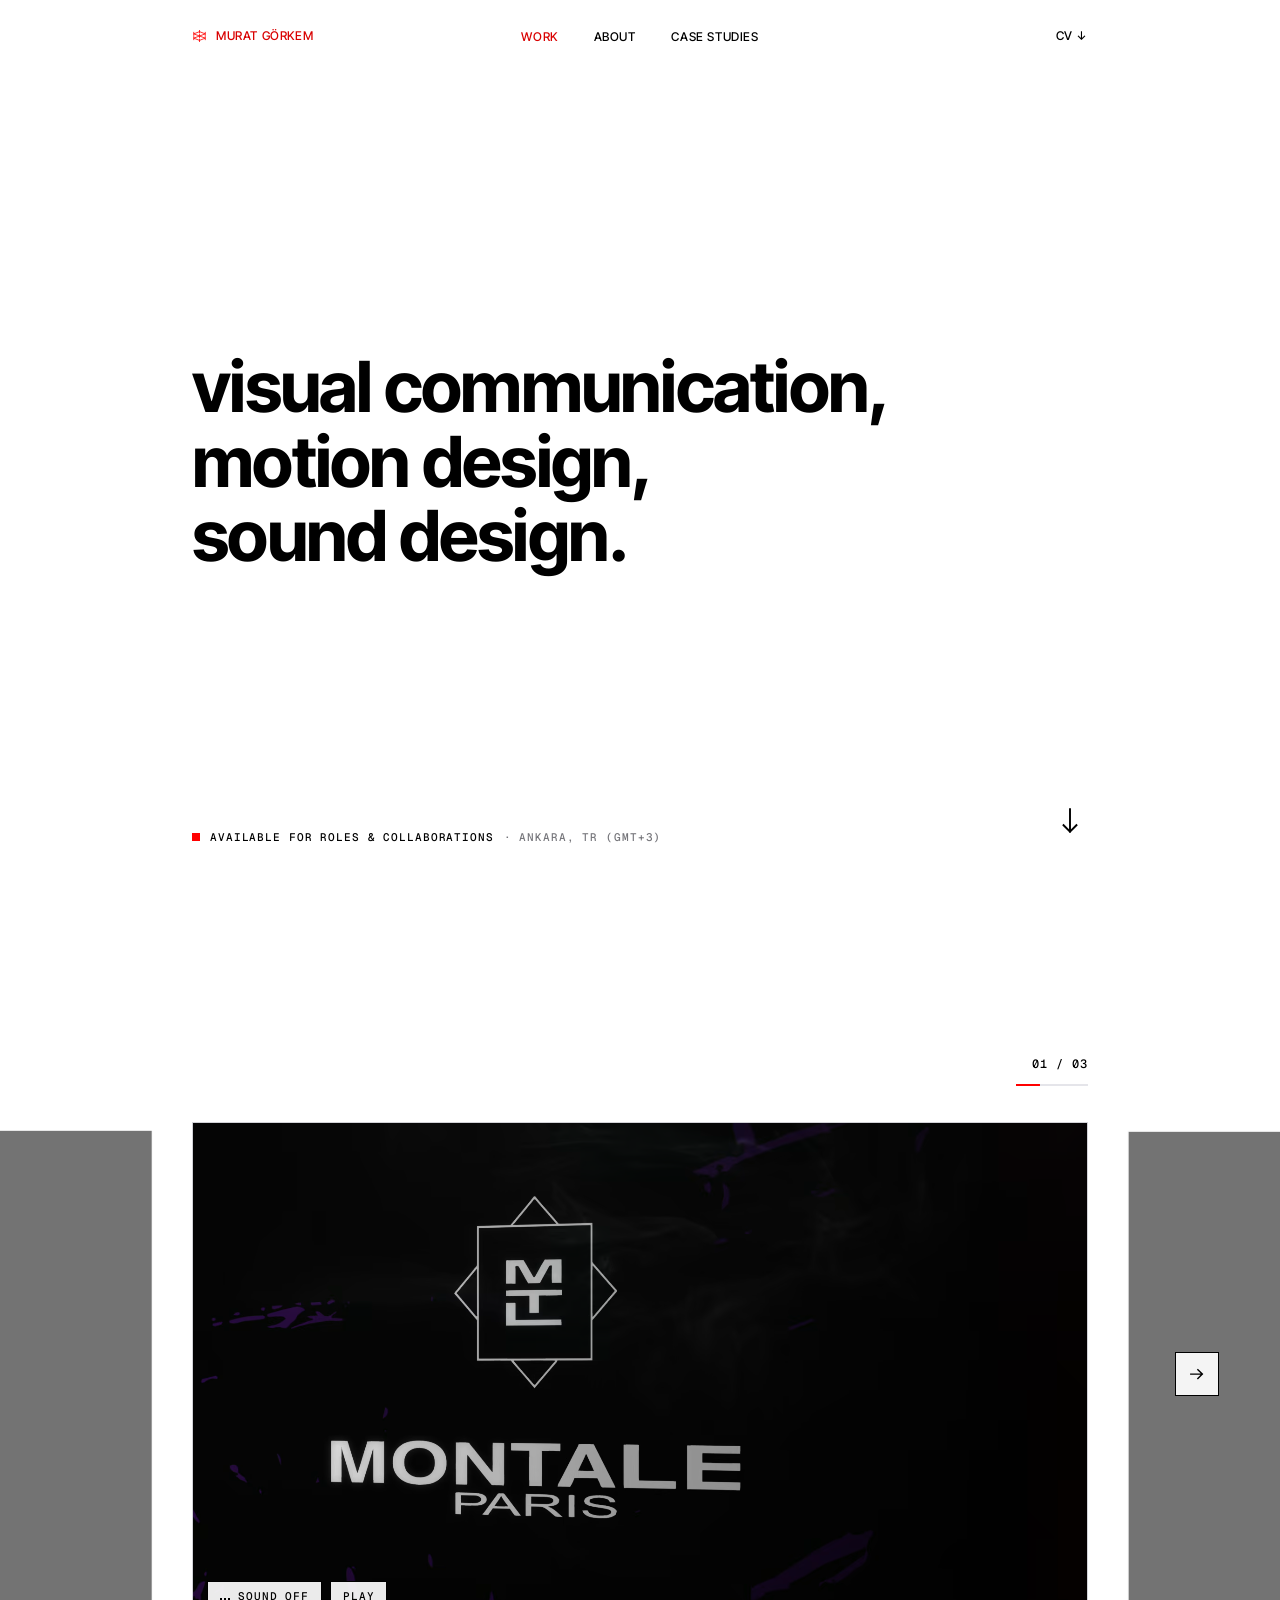
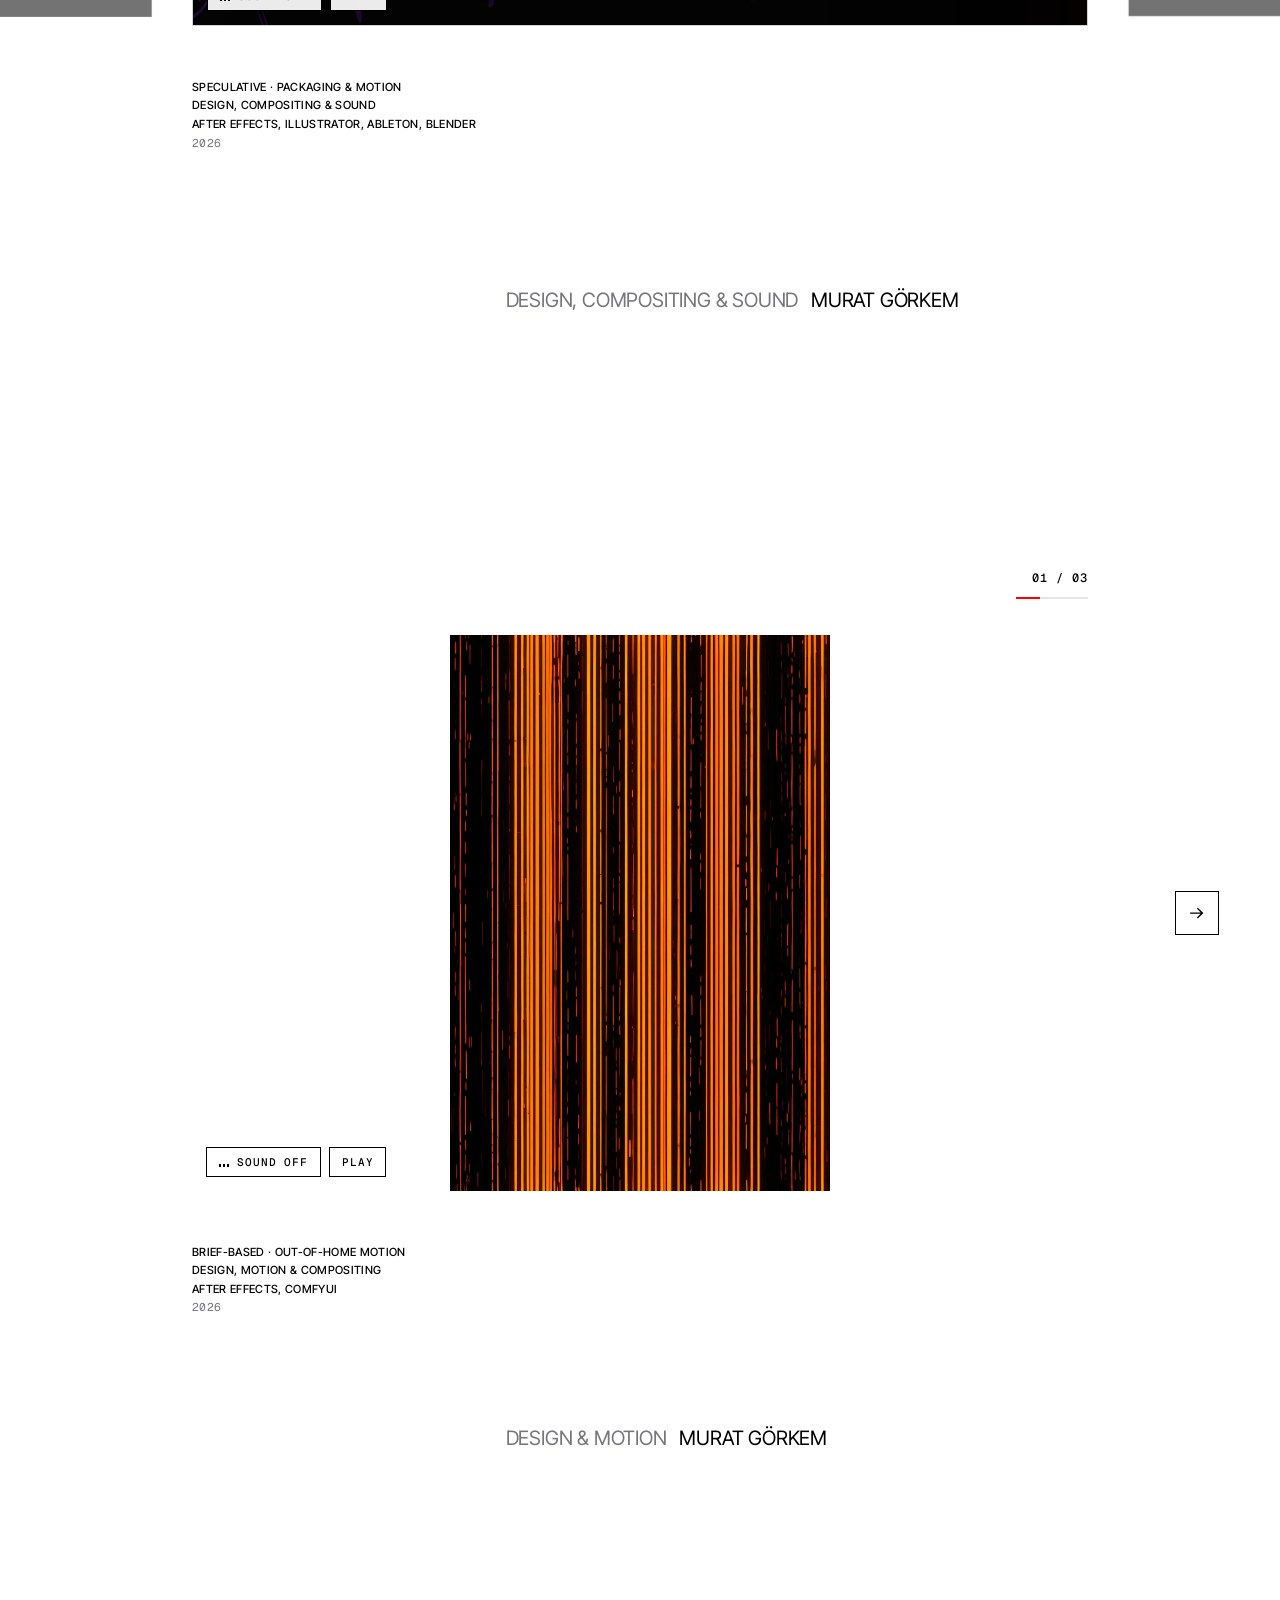
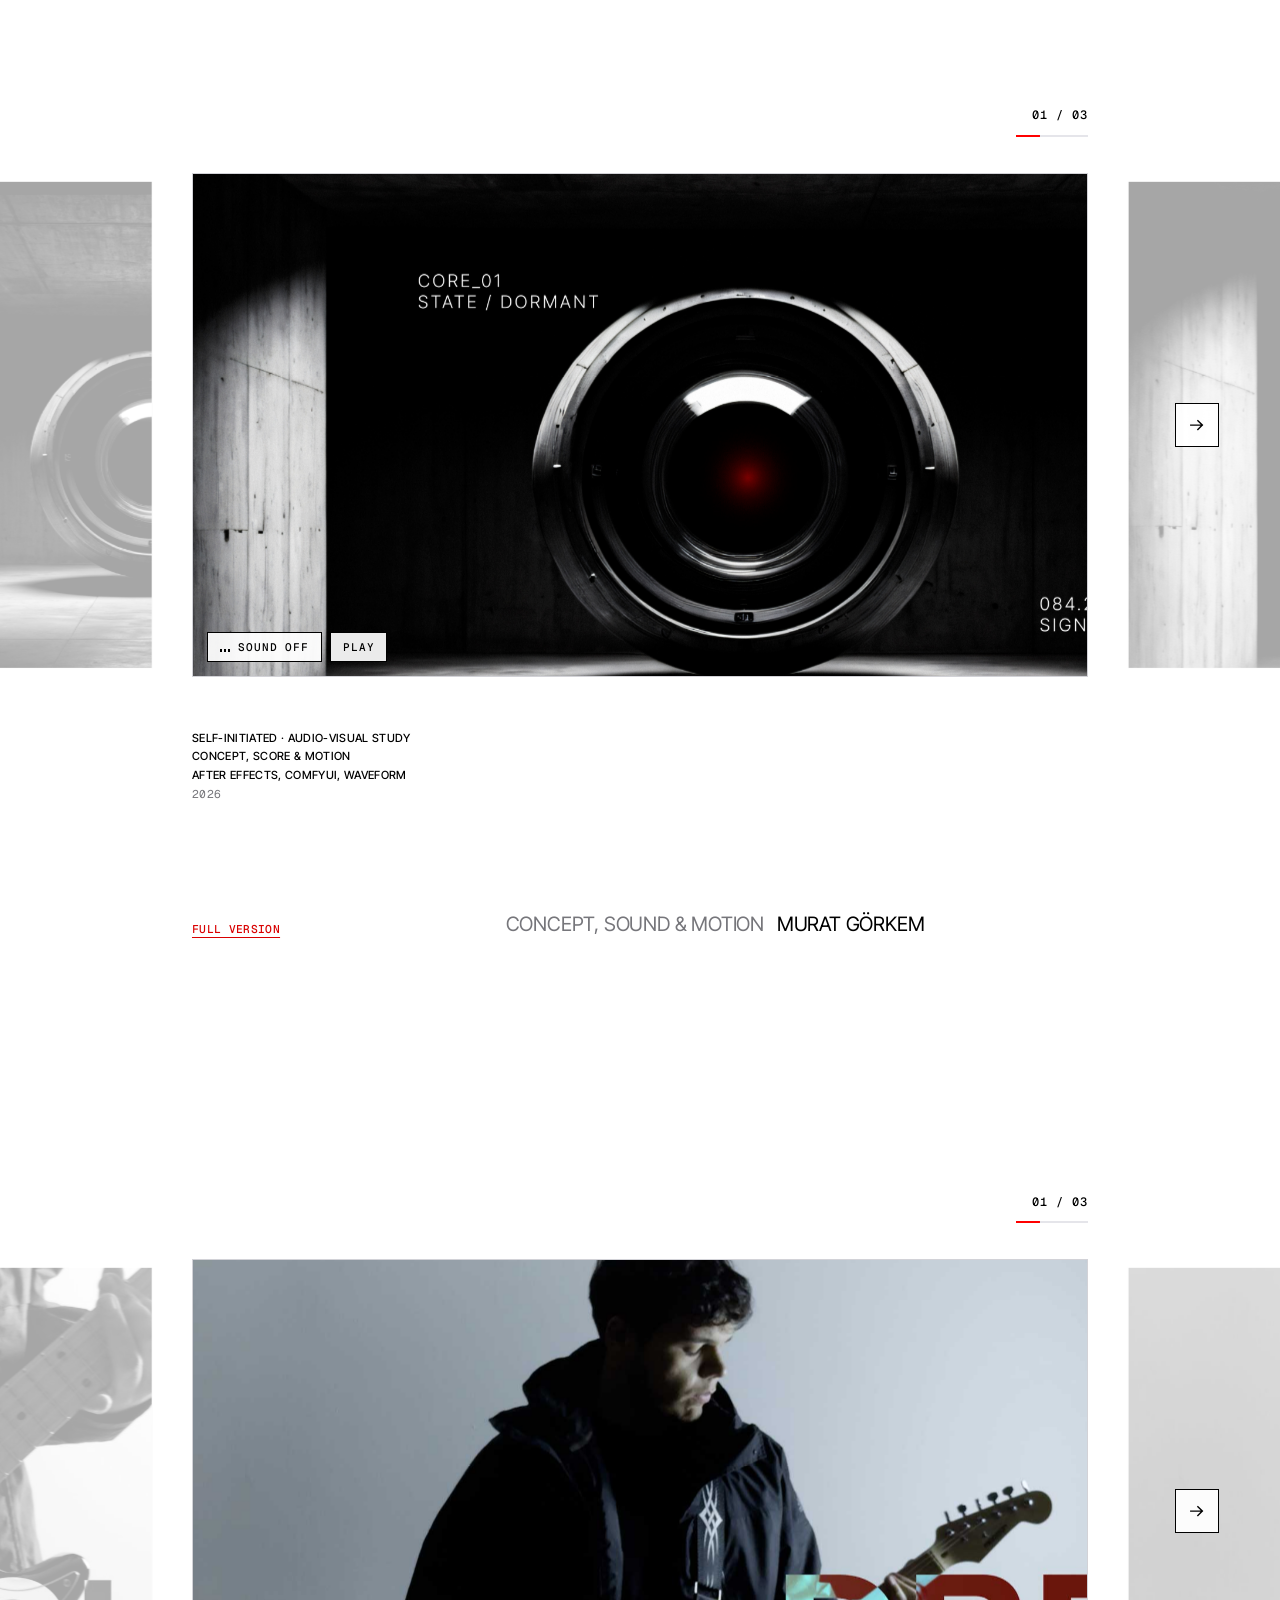
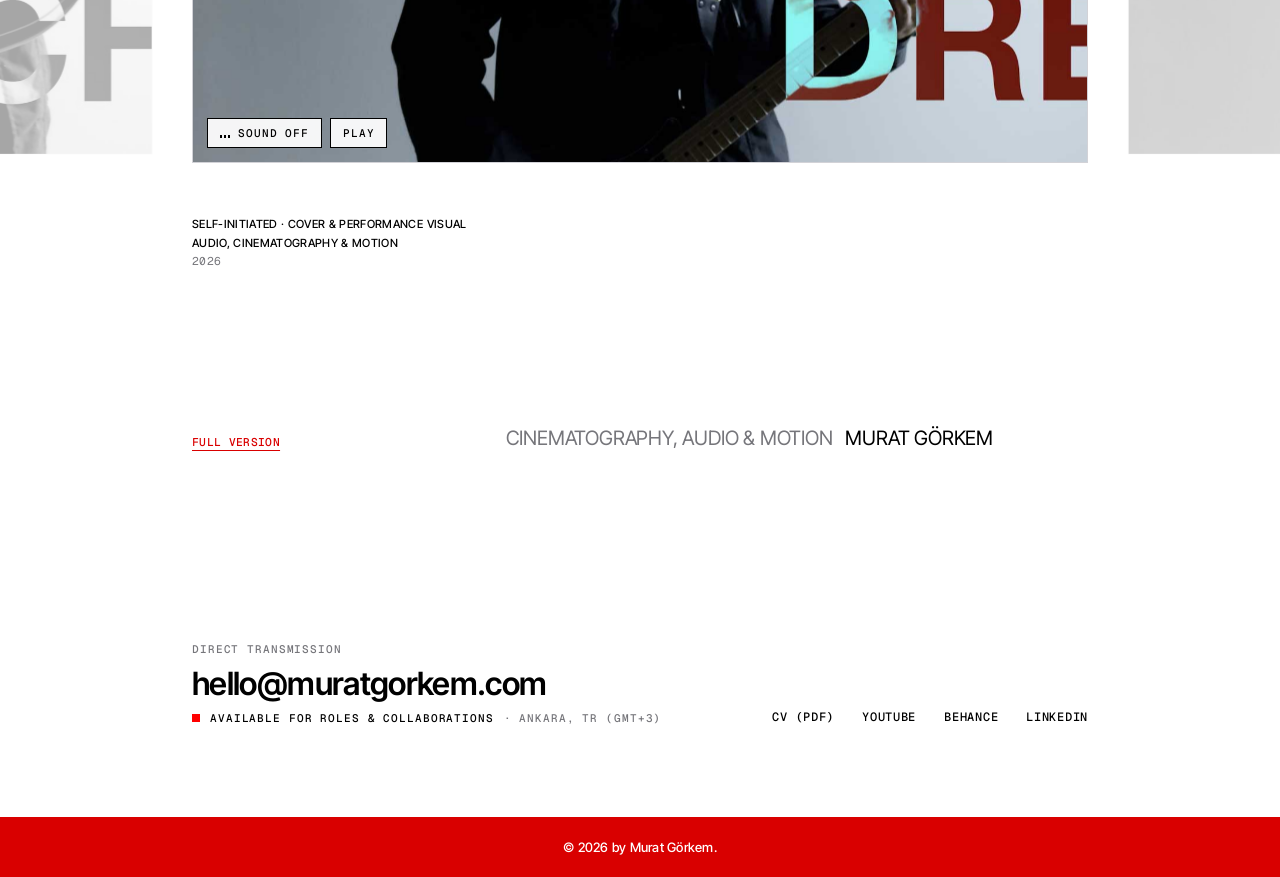
==== index.html @ bd85098f "Add files via upload" ====
<!DOCTYPE html>
<html lang="en">
<head>
	<meta charset="utf-8">
	<meta name="viewport" content="width=device-width, initial-scale=1">
	<title>Murat Görkem — Motion Designer &amp; Sound Designer, Ankara</title>
	<link rel="icon" href="/favicon.ico" sizes="48x48">
	<link rel="icon" type="image/png" href="/favicon.png" sizes="192x192">
	<link rel="apple-touch-icon" href="/favicon.png">

	<!-- SEO:START -->
	<meta name="description" content="Murat Görkem is a motion designer and sound designer in Ankara, Turkey. Kinetic typography, out-of-home motion and original audio-visual work.">
	<meta name="author" content="Murat Görkem">
	<meta name="robots" content="index, follow, max-image-preview:large, max-video-preview:-1">
	<meta name="theme-color" content="#ffffff">
	<link rel="canonical" href="https://muratgorkem.com/">
	<meta property="og:type" content="website">
	<meta property="og:site_name" content="Murat Görkem">
	<meta property="og:locale" content="en_US">
	<meta property="og:url" content="https://muratgorkem.com/">
	<meta property="og:title" content="Murat Görkem — Motion Designer & Sound Designer, Ankara">
	<meta property="og:description" content="Murat Görkem is a motion designer and sound designer in Ankara, Turkey. Kinetic typography, out-of-home motion and original audio-visual work.">
	<meta property="og:image" content="https://muratgorkem.com/images/preview.jpg">
	<meta property="og:image:width" content="1200">
	<meta property="og:image:height" content="630">
	<meta property="og:image:alt" content="Murat Görkem — Motion &amp; Sound Design">
	<meta name="twitter:card" content="summary_large_image">
	<meta name="twitter:title" content="Murat Görkem — Motion Designer & Sound Designer, Ankara">
	<meta name="twitter:description" content="Murat Görkem is a motion designer and sound designer in Ankara, Turkey. Kinetic typography, out-of-home motion and original audio-visual work.">
	<meta name="twitter:image" content="https://muratgorkem.com/images/preview.jpg">
	<meta name="twitter:image:alt" content="Murat Görkem — Motion &amp; Sound Design">
	<script type="application/ld+json">
{
 "@context": "https://schema.org",
 "@graph": [
  {
   "@type": "Person",
   "@id": "https://muratgorkem.com/#person",
   "name": "Murat Görkem",
   "url": "https://muratgorkem.com/",
   "email": "mailto:hello@muratgorkem.com",
   "jobTitle": "Motion Designer & Sound Designer",
   "description": "Murat Görkem is a motion designer and sound designer in Ankara, Turkey. Kinetic typography, out-of-home motion and original audio-visual work.",
   "address": {
    "@type": "PostalAddress",
    "addressLocality": "Ankara",
    "addressCountry": "TR"
   },
   "knowsAbout": [
    "Motion design",
    "Kinetic typography",
    "Out-of-home motion",
    "Sound design",
    "Audio-reactive animation",
    "After Effects",
    "Generative imagery"
   ],
   "sameAs": [
    "https://www.linkedin.com/in/hmuratgorkem/",
    "https://www.behance.net/muratgrkem",
    "https://www.youtube.com/@IvertusNoir"
   ]
  },
  {
   "@type": "WebSite",
   "alternateName": ["Murat Gorkem", "muratgorkem.com"],
   "@id": "https://muratgorkem.com/#website",
   "url": "https://muratgorkem.com/",
   "name": "Murat Görkem",
   "inLanguage": "en",
   "publisher": {
    "@id": "https://muratgorkem.com/#person"
   }
  },
  {
   "@type": "WebPage",
   "@id": "https://muratgorkem.com/#webpage",
   "url": "https://muratgorkem.com/",
   "name": "Murat Görkem — Motion Designer & Sound Designer, Ankara",
   "description": "Murat Görkem is a motion designer and sound designer in Ankara, Turkey. Kinetic typography, out-of-home motion and original audio-visual work.",
   "isPartOf": {
    "@id": "https://muratgorkem.com/#website"
   },
   "about": {
    "@id": "https://muratgorkem.com/#person"
   },
   "primaryImageOfPage": {
    "@type": "ImageObject",
    "url": "https://muratgorkem.com/images/preview.jpg"
   }
  },
  {
   "@type": "CreativeWork",
   "name": "MONTALE ONYX — Packaging Design & Motion Teaser",
   "creator": {
    "@id": "https://muratgorkem.com/#person"
   },
   "dateCreated": "2026",
   "genre": "Speculative packaging and motion case study"
  },
  {
   "@type": "CreativeWork",
   "name": "The Young Ones: Vote — Kinetic OOH Campaign",
   "creator": {
    "@id": "https://muratgorkem.com/#person"
   },
   "dateCreated": "2026",
   "genre": "Out-of-home motion design"
  },
  {
   "@type": "CreativeWork",
   "name": "NOIRE — Audio-Visual Motion",
   "creator": {
    "@id": "https://muratgorkem.com/#person"
   },
   "dateCreated": "2026",
   "genre": "Audio-visual motion study",
   "url": "https://www.youtube.com/watch?v=kDASMdGe5AM"
  },
  {
   "@type": "CreativeWork",
   "name": "Rammstein — Sonne — Performance Visual",
   "creator": {
    "@id": "https://muratgorkem.com/#person"
   },
   "dateCreated": "2026",
   "genre": "Cover and performance visual",
   "url": "https://www.youtube.com/watch?v=OzTGWnlOWNU"
  }
 ]
}
	</script>
	<!-- SEO:END -->

	</script>
	<link rel="preload" href="assets/css/fonts/InterTight-VariableFont_wght.ttf" as="font" type="font/ttf" crossorigin>
	<link rel="preload" href="assets/css/fonts/GeistMono-VariableFont_wght.ttf" as="font" type="font/ttf" crossorigin>
	<link rel="stylesheet" href="assets/css/main.css?v=4">

	<script>
	(function () {
		var r = document.documentElement; r.classList.add('js');
		/* loader plays on every direct visit; it is skipped only when arriving from another page of this site */
		try { if (document.referrer.indexOf(location.origin) === 0) r.classList.add('skip-intro'); } catch (e) {}
		if (location.hash === '#about') r.classList.add('is-about-open');
	})();
	</script>
	<style>
	/* Project media: restore the existing smooth carousel slide transitions. */
	.media-strip .slide { transition: transform .62s var(--ease-io), opacity .42s var(--ease-out), filter .42s ease, clip-path .58s var(--ease-out), border-color .35s ease; }
	/* Keep the ONYX-only framing correction scoped to Project 01; vertical OOH assets use their original project CSS. */
	.media-strip[aria-label="Montale Onyx project media"] .slide[data-click-sound] > video { width: 100%; height: 100%; object-fit: cover; object-position: center; transform: none !important; }
	/* Project 01 only: keep neighboring carousel slides faintly visible as previews. */
	.media-strip[aria-label="Montale Onyx project media"] .slide:not(.is-active) { opacity: .55 !important; visibility: visible !important; }
	.media-strip[aria-label="Montale Onyx project media"] .slide:not(.is-active):hover { opacity: .72 !important; }
	.media-strip[aria-label="Montale Onyx project media"] .slide.is-active { opacity: 1 !important; visibility: visible !important; z-index: 2; }
	</style>
</head>

<body>

	<div id="loader" aria-hidden="true">
		<span class="loader-location">ANKARA, TR</span>
		<div id="counter-element">000</div>
	</div>

	<header id="header">
		<div class="header-inner">
			<a href="#banner" class="brand" data-nav-work>
				<svg class="brand-mark" viewBox="0 0 120 96" fill="none" aria-hidden="true">
					<path d="M14 31L60 13L106 31L60 48L14 31Z" stroke="#FF0000" stroke-width="6.5" stroke-linejoin="miter"/>
					<path d="M14 65L60 48L106 65L60 83L14 65Z" stroke="#FF0000" stroke-width="6.5" stroke-linejoin="miter"/>
					<path d="M14 19V43M14 53V77M106 19V43M106 53V77M60 4V23M60 37V59M60 73V92" stroke="#FF0000" stroke-width="6.5" stroke-linecap="square"/>
				</svg>
				<span class="brand-name">MURAT GÖRKEM</span>
			</a>
			<nav id="nav" aria-label="Main">
				<ul>
					<li><a href="#work" data-nav-work class="is-current">WORK</a></li>
					<li><a href="#about" data-nav-about>ABOUT</a></li>
					<li><a href="/case-studies/">CASE STUDIES</a></li>
				</ul>
			</nav>
			<a class="header-cv" href="assets/Murat_Gorkem_CV.pdf" download>CV <span aria-hidden="true">↓</span></a>
		</div>
	</header>

	<!-- ==================== MAIN WORK VIEW ==================== -->
	<div id="home-view">

		<section id="banner">
			<h1 class="hero-statement" data-split="chars" data-intro>visual communication,<br>motion design,<br>sound design.</h1>
			<div class="banner-footer">
				<p class="status"><span class="status-dot" aria-hidden="true"></span>Available for roles &amp; collaborations <span class="muted">· Ankara, TR (GMT+3)</span></p>
				<a href="#work" class="scroll-arrow" aria-label="Scroll to work">
					<span class="scroll-arrow-track">
						<svg class="scroll-arrow-svg" viewBox="0 0 20 28" fill="none" stroke="currentColor" stroke-width="1.8" stroke-linecap="square" aria-hidden="true">
							<path class="arrow-stem" d="M10 2v21"/>
							<path class="arrow-head" d="M4 17l6 6 6-6"/>
						</svg>
					</span>
				</a>
			</div>
		</section>

		<!-- SHOWREEL: drop your file at videos/muratgorkem_showreel.mp4 (30–45s, under ~10 MB). Section stays hidden until it loads. -->
		<section id="reel" class="reel" hidden aria-label="Showreel">
			<div class="reel-head"><span class="mono-label">Showreel — 2026</span></div>
			<div class="reel-frame"><video loop muted playsinline preload="auto" src="videos/muratgorkem_showreel.mp4" aria-label="Showreel"></video></div>
		</section>

		<main id="work">

			<!-- Project 01 -->
			<article class="project">
				<div class="project-header">
					<div class="project-title-wrap">
						<h2 data-split="chars">MONTALE ONYX —<br>PACKAGING DESIGN &amp; MOTION TEASER</h2>
					</div>
					<div class="slider-telemetry" aria-hidden="true">
						<span class="slider-count">01 / 03</span>
						<div class="slider-progress"><span class="slider-bar"></span></div>
					</div>
				</div>

				<div class="media-strip" tabindex="0" role="region" aria-roledescription="carousel" aria-label="Montale Onyx project media">
					<div class="track">
						<div class="slide" data-click-sound>
							<video muted playsinline preload="metadata" poster="/images/onyx_thumbnail.png" aria-label="Montale Onyx 3D teaser">
								<source src="videos/onyx_output_av1.webm" type="video/webm">
								<source src="videos/onyx_fallback_720p.mp4" type="video/mp4">
							</video>
						</div>
						<div class="slide" data-click-sound>
							<video muted playsinline preload="metadata" poster="/images/onyx_thumbnail.png" class="vertical-asset" aria-label="Montale Onyx alternate video">
								<source src="videos/video_2.mp4" type="video/mp4">
							</video>
						</div>
						<div class="slide">
							<img src="/images/onyx_thumbnail.png" alt="Montale Onyx: 3D lookdev still" loading="lazy" decoding="async">
						</div>
					</div>
					<button type="button" class="next-pointer" aria-label="Next project frame">
						<svg viewBox="0 0 18 16" fill="none" stroke="currentColor" stroke-width="1.6" stroke-linecap="square" aria-hidden="true">
							<path d="M2 8h13M10 3l5 5-5 5"/>
					</svg>
					</button>
				</div>

				<div class="project-details reveal">
					<ul class="project-meta-unlabeled" aria-label="Project specifications"><li>Speculative · Packaging &amp; motion</li><li>Design, compositing &amp; sound</li><li>After Effects, Illustrator, Ableton, Blender</li><li class="is-muted">2026</li></ul>
					<div class="project-description">
						<p data-split="words">A speculative outer-sleeve packaging system for Montale Paris, designed as 2D vector artwork in Illustrator and translated into a 21-second motion teaser. Executed end-to-end through After Effects compositing, expression-driven telemetry, and custom Ableton sound design—using restrained Blender lighting to stage the graphic system in motion.</p>
						<p class="project-credits"><span>DESIGN, COMPOSITING &amp; SOUND</span> MURAT GÖRKEM</p>
					</div>
				</div>
			</article>
<!-- Project 02 -->
			<article class="project">
				<div class="project-header">
					<div class="project-title-wrap">
						<h2 data-split="chars">THE YOUNG ONES: VOTE —<br>KINETIC OOH CAMPAIGN</h2>
					</div>
					<div class="slider-telemetry" aria-hidden="true">
						<span class="slider-count">01 / 03</span>
						<div class="slider-progress"><span class="slider-bar"></span></div>
					</div>
				</div>

				<div class="media-strip strip-square" tabindex="0" role="region" aria-roledescription="carousel" aria-label="Young Ones Vote project media">
					<div class="track">
						<div class="slide" data-click-sound><video muted playsinline preload="metadata" poster="images/murat-gorkem-vote-hud.jpg" aria-label="Young Ones vote campaign, mockup" class="vertical-asset" src="videos/murat-gorkem-vote-mockup.mp4"></video></div>
						<div class="slide" data-click-sound><video muted playsinline preload="metadata" poster="images/murat-gorkem-vote-hud.jpg" aria-label="Young Ones vote campaign, OOH" class="vertical-asset" src="videos/murat-gorkem-vote-ooh.mp4"></video></div>
						<div class="slide"><img src="images/murat-gorkem-vote-hud.jpg" class="vertical-asset" alt="Young Ones campaign: HUD ring interface detail" loading="lazy" decoding="async"></div>
					</div>
					<button type="button" class="next-pointer" aria-label="Next project frame">
						<svg viewBox="0 0 18 16" fill="none" stroke="currentColor" stroke-width="1.6" stroke-linecap="square" aria-hidden="true">
							<path d="M2 8h13M10 3l5 5-5 5"/>
						</svg>
					</button>
				</div> 

				<div class="project-details reveal">
					<ul class="project-meta-unlabeled" aria-label="Project specifications"><li>Brief-based · Out-of-home motion</li><li>Design, motion &amp; compositing</li><li>After Effects, ComfyUI</li><li class="is-muted">2026</li></ul>
					<div class="project-description">
						<p data-split="words">A kinetic out-of-home campaign for The Young Ones “Get Out the Vote” brief. The premise: voting is pragmatic, not a search for a perfect candidate. Translated into a brutalist HUD interface where expression-driven rings convert civic alignment into a live, calculated metric.</p>
						<p class="project-credits"><span>DESIGN &amp; MOTION</span> MURAT GÖRKEM</p>
					</div>
				</div>
			</article>
			
			<article class="project">
				<div class="project-header">
					<div class="project-title-wrap">
						<h2 data-split="chars">NOIRE —<br>AUDIO-VISUAL MOTION</h2>
					</div>
					<div class="slider-telemetry" aria-hidden="true">
						<span class="slider-count">01 / 03</span>
						<div class="slider-progress"><span class="slider-bar"></span></div>
					</div>
				</div>

				<div class="media-strip" tabindex="0" role="region" aria-roledescription="carousel" aria-label="NOIRE project media">
					<div class="track">
						<div class="slide" data-click-sound><video muted playsinline preload="metadata" poster="images/muratgorkem_NOIRE_art1.jpg" aria-label="NOIRE audio-visual study" src="videos/muratgorkem_NOIRE_websitecut.mp4"></video></div>
						<div class="slide"><img src="images/muratgorkem_NOIRE_art1.jpg" alt="NOIRE still: monochrome concrete pillar with a typographic overlay" loading="lazy" decoding="async"></div>
						<div class="slide"><img src="images/muratgorkem_NOIRE_art2.jpg" alt="NOIRE still: monochrome ring-shaped object in a concrete space" loading="lazy" decoding="async"></div>
					</div>
					<button type="button" class="next-pointer" aria-label="Next project frame">
						<svg viewBox="0 0 18 16" fill="none" stroke="currentColor" stroke-width="1.6" stroke-linecap="square" aria-hidden="true">
							<path d="M2 8h13M10 3l5 5-5 5"/>
						</svg>
					</button>
				</div>

				<div class="project-details reveal">
					<ul class="project-meta-unlabeled has-link" aria-label="Project specifications"><li>Self-initiated · Audio-visual study</li><li>Concept, score &amp; motion</li><li>After Effects, ComfyUI, Waveform</li><li class="is-muted">2026</li><li class="meta-link-item"><a class="meta-link" href="https://www.youtube.com/watch?v=kDASMdGe5AM" target="_blank" rel="noopener" aria-label="Full version of NOIRE on YouTube (opens in a new tab)">FULL VERSION</a></li></ul>
					<div class="project-description">
						<p data-split="words">A self-initiated audiovisual study anchored by an original midtempo bass score. Monochrome concrete architecture was generated in ComfyUI, then animated in After Effects through expressions and keyframes that drive audio-reactive motion, with a single red accent keyed out of the luma.</p>
						<p class="project-credits"><span>CONCEPT, SOUND &amp; MOTION</span> MURAT GÖRKEM</p>
					</div>
				</div>
			</article>
			
			<article class="project">
				<div class="project-header">
					<div class="project-title-wrap">
						<h2 data-split="chars">RAMMSTEIN — SONNE —<br>PERFORMANCE VISUAL</h2>
					</div>
					<div class="slider-telemetry" aria-hidden="true">
						<span class="slider-count">01 / 03</span>
						<div class="slider-progress"><span class="slider-bar"></span></div>
					</div>
				</div>

				<div class="media-strip" tabindex="0" role="region" aria-roledescription="carousel" aria-label="Rammstein Sonne cover media">
					<div class="track">
						<div class="slide" data-click-sound><video muted playsinline preload="metadata" poster="images/muratgorkem__sonnecover_art1.jpg" aria-label="Sonne cover performance visual" src="videos/muratgorkem_webcropped_sonnecover.mp4"></video></div>
						<div class="slide"><img src="images/muratgorkem__sonnecover_art1.jpg" alt="Sonne cover still: oversized kinetic typography frame" loading="lazy" decoding="async"></div>
						<div class="slide"><img src="images/muratgorkem__sonnecover_art2.jpg" alt="Sonne cover still: graphic frame from the performance visual" loading="lazy" decoding="async"></div>
					</div>
					<button type="button" class="next-pointer" aria-label="Next project frame">
						<svg viewBox="0 0 18 16" fill="none" stroke="currentColor" stroke-width="1.6" stroke-linecap="square" aria-hidden="true">
							<path d="M2 8h13M10 3l5 5-5 5"/>
						</svg>
					</button>
				</div>

				<div class="project-details reveal">
					<ul class="project-meta-unlabeled has-link" aria-label="Project specifications"><li>Self-initiated · Cover &amp; performance visual</li><li>Audio, cinematography &amp; motion</li><li class="is-muted">2026</li><li class="meta-link-item"><a class="meta-link" href="https://www.youtube.com/watch?v=OzTGWnlOWNU" target="_blank" rel="noopener" aria-label="Full version of the Sonne cover on YouTube (opens in a new tab)">FULL VERSION</a></li></ul>
					<div class="project-description">
						<p data-split="words">A complete audio cover of Rammstein’s “Sonne” with an integrated performance visual. Engineered with dual-tracked, down-tuned guitars and cut to the track with phase-aligned sync. Stark cinematography and cyan-red grading anchor the look, with kinetic typography deployed as glitch-mapped German lyric callouts locked to the track’s percussive hits.</p>
						<p class="project-credits"><span>CINEMATOGRAPHY, AUDIO &amp; MOTION</span> MURAT GÖRKEM</p>
					</div>
				</div>
			</article>

			<!-- TEMPLATE: copy an <article class="project"> block to add work. For a process/breakdown clip, add one more
			     <div class="slide" data-click-sound><video muted playsinline preload="metadata" poster="images/x.jpg" src="videos/x-breakdown.mp4"></video></div> to a .track. -->

		</main> 
	</div>

	<!-- ==================== SEPARATE ABOUT PAGE VIEW ==================== -->
	<section id="about-page" aria-hidden="true">
		<div class="about-page-inner">
			<div class="about-hero">
				<h1 class="about-headline" data-split="words" data-intro>Motion and sound designer in Ankara, engineering high-contrast kinetic work.</h1>
			</div>

			<div class="project-details about-grid reveal">
				<ul class="project-meta-unlabeled">
					<li>Ankara, TR (GMT+3)</li>
					<li>Motion &amp; Sound Design</li>
					<li class="is-status">Available for roles &amp; collaborations</li>
				</ul>
				<div class="project-description">
					<p>Operating across kinetic typography, out-of-home motion and audio-driven edits. Projects synthesize generative imagery, hand-built After Effects expressions and original sound design. Open to motion design roles and collaborations.</p>
				</div>
			</div>

			<div class="project-details about-grid reveal">
				<ul class="project-meta-unlabeled">
					<li>CORE DISCIPLINES</li>
					<li>Production Stack</li>
					<li class="is-muted">Sound</li>
				</ul>
				<div class="project-description">
					<div class="about-columns">
						<div>
							<h3>Motion &amp; Design</h3>
							<p>Motion design, kinetic typography, out-of-home (OOH) campaigns, expression-driven motion systems, brand and packaging visuals, audio-reactive compositing.</p>
						</div>
						<div>
							<h3>Tools</h3>
							<p>After Effects, Premiere Pro, Photoshop, Illustrator, ComfyUI (generative imagery), Waveform DAW (original scoring and mixing).</p>
						</div>
					</div>
					<!-- ADD from your CV: a short experience / education list here. -->
					<div class="about-links">
						<a href="assets/Murat_Gorkem_CV.pdf" class="back-to-work" download><span>DOWNLOAD CV (PDF)</span><svg viewBox="0 0 18 16" fill="none" stroke="currentColor" stroke-width="1.6" stroke-linecap="square" aria-hidden="true"><path d="M9 2v11M4 8l5 5 5-5"/></svg></a>
						<a href="#work" class="back-to-work">
							<svg viewBox="0 0 18 16" fill="none" stroke="currentColor" stroke-width="1.6" stroke-linecap="square" aria-hidden="true"><path d="M16 8H3M8 3L3 8l5 5"/></svg>
							<span>RETURN TO SELECTED WORK</span>
						</a>
					</div>
				</div>
			</div>
		</div>
	</section>

	<!-- ==================== SHARED FOOTER ==================== -->
	<footer id="contact" class="info-section">
		<div class="footer-inner">
			<div class="footer-cta">
				<span class="mono-label">DIRECT TRANSMISSION</span>
				<a href="mailto:hello@muratgorkem.com" class="footer-email">hello@muratgorkem.com</a>
				<p class="status"><span class="status-dot" aria-hidden="true"></span>Available for roles &amp; collaborations <span class="muted">· Ankara, TR (GMT+3)</span></p>
				<!-- Add here if true: "Open to remote work / relocation". -->
			</div>
			<div class="footer-links">
				<a href="assets/Murat_Gorkem_CV.pdf" download>CV (PDF)</a>
				<a href="https://www.youtube.com/@IvertusNoir" target="_blank" rel="noopener">YouTube</a>
				<a href="https://www.behance.net/muratgrkem" target="_blank" rel="noopener">Behance</a>
				<a href="https://www.linkedin.com/in/hmuratgorkem/" target="_blank" rel="noopener">LinkedIn</a>
			</div>
		</div>
	</footer>

	<div class="copyright"><p>© 2026 by Murat Görkem.</p></div>

	<script>
	(function () {
		var d = document, root = d.documentElement, rAF = requestAnimationFrame;
		var reduce = matchMedia('(prefers-reduced-motion: reduce)').matches;
		var each = function (l, f) { Array.prototype.forEach.call(l, f); };
		var pad = function (n, l) { n = String(n); while (n.length < (l || 2)) n = '0' + n; return n; };
		var clamp = function (v, a, b) { return Math.max(a, Math.min(b, v)); };
		var wait = function (ms) { return new Promise(function (r) { setTimeout(r, ms); }); };
		var play = function (v) { var p = v.play(); if (p && p.catch) p.catch(function () {}); };
		var allVideos = [];

		/* ---------- 1. Split text into masked words / characters ---------- */
		function split(el) {
			var mode = el.getAttribute('data-split'), i = 0;
			if (mode === 'chars') el.setAttribute('aria-label', el.textContent.replace(/\s+/g, ' ').trim());
			Array.prototype.slice.call(el.childNodes).forEach(function (n) {
				if (n.nodeType !== 3) return;
				var frag = d.createDocumentFragment();
				n.textContent.split(/(\s+)/).forEach(function (part) {
					if (!part) return;
					if (/^\s+$/.test(part)) { frag.appendChild(d.createTextNode(' ')); return; }
					var w = d.createElement('span');
					w.className = 'w';
					if (mode === 'chars') {
						w.setAttribute('aria-hidden', 'true');
						Array.from(part).forEach(function (ch) {
							var c = d.createElement('span');
							c.className = 'c'; c.style.setProperty('--i', i++); c.textContent = ch;
							w.appendChild(c);
						});
					} else {
						var c = d.createElement('span');
						c.className = 'c'; c.style.setProperty('--i', Math.min(i++, 40)); c.textContent = part;
						w.appendChild(c);
					}
					frag.appendChild(w);
				});
				el.replaceChild(frag, n);
			});
		}
		each(d.querySelectorAll('[data-split]'), split);

		/* ---------- 2. Reveal on scroll ---------- */
		var targets = d.querySelectorAll('.reveal, .reel, .media-strip, .info-section, [data-split]:not([data-intro])');
		if (!('IntersectionObserver' in window) || reduce) {
			each(targets, function (el) { el.classList.add('in'); });
		} else {
			var io = new IntersectionObserver(function (entries) {
				entries.forEach(function (e) { e.target.classList.toggle('in', e.isIntersecting); });
			}, { threshold: 0.14, rootMargin: '0px 0px -6% 0px' });
			each(targets, function (el) { io.observe(el); });
		}

		/* ---------- 3. Video controls: sound + pause (real buttons) ---------- */
		function addControls(host, v) {
			var bar = d.createElement('div');
			bar.className = 'media-controls';
			var clickSound = host.hasAttribute('data-click-sound');
			bar.innerHTML = '<button type="button" class="mc-btn mc-sound" aria-label="Sound" aria-pressed="false"><span class="eq" aria-hidden="true"><i></i><i></i><i></i></span><span>SOUND OFF</span></button><button type="button" class="mc-btn mc-play">PLAY</button>';
			var snd = bar.children[0], pp = bar.children[1];
			var stop = function (e) { e.stopPropagation(); };
			bar.addEventListener('pointerdown', stop);
			bar.addEventListener('click', stop);
			snd.addEventListener('click', function () {
				if (v.muted) { allVideos.forEach(function (o) { o.muted = true; }); v.muted = false; }
				else v.muted = true;
			});
			/* ONYX: click anywhere on the video frame = sound on + restart from 0:00 (click again = mute) */
			if (clickSound) host.addEventListener('click', function () {
				if (!host.classList.contains('is-active') || host._wasDragged()) return;
				if (v.muted) {
					allVideos.forEach(function (o) { o.muted = true; });
					v.muted = false; v.currentTime = 0; v._userPaused = false; play(v);
				} else v.muted = true;
			});
			pp.addEventListener('click', function () {
				if (v.paused) { v._userPaused = false; v._userPlayed = true; play(v); }
				else { v._userPaused = true; v.pause(); }
			});
			v.addEventListener('volumechange', function () {
				var on = !v.muted;
				snd.classList.toggle('is-on', on);
				snd.setAttribute('aria-pressed', on);
				snd.lastChild.textContent = on ? 'SOUND ON' : 'SOUND OFF';
			});
			var label = function () { pp.textContent = v.paused ? 'PLAY' : 'PAUSE'; };
			v.addEventListener('play', label);
			v.addEventListener('pause', label);
			host.appendChild(bar);
			allVideos.push(v);
		}
		/* autoplay only when on screen; reduced-motion users press play themselves */
		function autoplay(v, on) {
			if (on) { if (!v._userPaused && (!reduce || v._userPlayed)) play(v); }
			else { v.pause(); v._userPaused = false; v.muted = true; }
		}

		/* Showreel: stays hidden until the file actually loads */
		var reel = d.getElementById('reel'), rv = reel && reel.querySelector('video');
		if (rv) {
			addControls(reel.querySelector('.reel-frame'), rv);
			var showReel = function () { reel.hidden = false; };
			if (rv.readyState >= 2) showReel(); else rv.addEventListener('loadeddata', showReel, { once: true });
			if ('IntersectionObserver' in window) {
				new IntersectionObserver(function (es) { autoplay(rv, es[0].isIntersecting); }, { threshold: 0.25 }).observe(reel);
			}
		}

		/* ---------- 4. Project sliders ---------- */
		each(d.querySelectorAll('.media-strip'), function (strip) {
			var slides = Array.prototype.slice.call(strip.querySelectorAll('.slide'));
			var nextBtn = strip.querySelector('.next-pointer');
			var n = slides.length, a = 0, prev = [];
			var count = strip.parentNode.querySelector('.slider-count');
			var bar = strip.parentNode.querySelector('.slider-bar');
			var sx = 0, dx = 0, down = false, moved = false, stripIsVisible = false;
			var imageReturnTimer = null;
			var returnImageToFirst = strip.getAttribute('aria-label') === 'Montale Onyx project media';

			slides.forEach(function (s, i) {
				s._wasDragged = function () { return moved; };
				var v = s.querySelector('video');
				if (v) {
					addControls(s, v);
					v.addEventListener('ended', function () { if (i === a && stripIsVisible) go(a + 1); });
				}
			});

			new IntersectionObserver(function (entries) {
				entries.forEach(function (e) { stripIsVisible = e.isIntersecting; syncVideos(); });
			}, { threshold: 0.1 }).observe(strip);

			function syncVideos() {
				slides.forEach(function (s, idx) {
					var v = s.querySelector('video');
					if (v) autoplay(v, idx === a && stripIsVisible);
				});
			}
			function render(first) {
				slides.forEach(function (s, i) {
					var k = ((i - a) % n + n) % n;
					if (k > n / 2) k -= n;
					var wrap = !first && Math.abs(k - prev[i]) > 1;
					if (wrap) s.style.transition = 'none';
					s.style.setProperty('--k', k);
					var becameActive = (k === 0 && prev[i] !== 0 && !first);
					s.classList.toggle('is-active', k === 0);
										if (wrap) { void s.offsetWidth; s.style.transition = ''; }
					prev[i] = k;
				});
				if (count) count.textContent = pad(a + 1) + ' / ' + pad(n);
				if (bar) bar.style.transform = 'scaleX(' + ((a + 1) / n).toFixed(3) + ')';
				syncVideos();
			}
			function go(i) {
				if (imageReturnTimer) { window.clearTimeout(imageReturnTimer); imageReturnTimer = null; }
				a = ((i % n) + n) % n; render(false);
				if (returnImageToFirst && slides[a].querySelector('img')) {
					imageReturnTimer = window.setTimeout(function () { go(0); }, 3000);
				}
			}
			render(true);

			if (nextBtn) {
				nextBtn.addEventListener('pointerdown', function (e) { e.stopPropagation(); });
				nextBtn.addEventListener('click', function (e) { e.stopPropagation(); go(a + 1); });
			}
			strip.addEventListener('pointerdown', function (e) {
				if (e.pointerType === 'mouse' && e.button !== 0) return;
				down = true; moved = false; sx = e.clientX; dx = 0;
			});
			strip.addEventListener('pointermove', function (e) {
				if (!down) return;
				dx = e.clientX - sx;
				if (!moved && Math.abs(dx) > 6) {
					moved = true;
					strip.classList.add('dragging');
					try { strip.setPointerCapture(e.pointerId); } catch (err) {}
				}
			});
			function end() {
				if (!down) return;
				down = false;
				strip.classList.remove('dragging');
				strip.style.removeProperty('--drag');
				if (moved && Math.abs(dx) > 55) go(a + (dx < 0 ? 1 : -1));
			}
			strip.addEventListener('pointerup', end);
			strip.addEventListener('pointercancel', end);
			slides.forEach(function (s, i) {
				s.addEventListener('click', function () {
					if (moved) { moved = false; return; }
					var k = ((i - a) % n + n) % n; if (k > n / 2) k -= n;
					if (k !== 0) go(a + k);
				});
			});
			strip.addEventListener('keydown', function (e) {
				if (e.target !== strip) return;
				if (e.key === 'ArrowRight') { go(a + 1); e.preventDefault(); }
				if (e.key === 'ArrowLeft') { go(a - 1); e.preventDefault(); }
			});
		});

		/* ---------- 5. Views + routing: hash-based, native scrolling ---------- */
		var aboutPage = d.getElementById('about-page');
		var aboutMode = root.classList.contains('is-about-open'), switching = false;
		var navLinks = d.querySelectorAll('#nav a');
		function paintNav() {
			aboutPage.setAttribute('aria-hidden', aboutMode ? 'false' : 'true');
			each(navLinks, function (l) { l.classList.toggle('is-current', l.getAttribute('href') === (aboutMode ? '#about' : '#work')); });
		}
		function jump(id, smooth) {
			var el = id && id !== '#banner' ? d.querySelector(id) : null;
			scrollTo({ top: el ? el.getBoundingClientRect().top + scrollY : 0, behavior: smooth && !reduce ? 'smooth' : 'auto' });
		}
		function setView(on, done) {
			if (switching) return;
			switching = true; root.classList.add('is-switching');
			setTimeout(function () {
				aboutMode = on;
				root.classList.toggle('is-about-open', on);
				paintNav(); scrollTo(0, 0);
				each(d.querySelectorAll(on ? '#about-page .reveal, #about-page [data-split]' : '#home-view [data-intro]'), function (el) {
					el.classList.remove('in'); void el.offsetWidth; el.classList.add('in');
				});
				root.classList.remove('is-switching');
				setTimeout(function () { switching = false; if (done) done(); }, 450);
			}, 360);
		}
		function route(smooth) {
			var h = location.hash;
			if (h === '#contact') return jump(h, smooth);
			var want = h === '#about';
			if (want !== aboutMode) setView(want, function () { if (!want) jump(h, true); });
			else jump(want ? null : h, smooth);
		}
		each(d.querySelectorAll('a[href^="#"]'), function (link) {
			link.addEventListener('click', function (e) {
				var h = link.getAttribute('href');
				if (h.length < 2) return;
				e.preventDefault();
				if (location.hash !== h) { try { history.pushState(null, '', h); } catch (err) { location.hash = h; return; } }
				route(true);
			});
		});
		addEventListener('popstate', function () { route(true); });
		paintNav();

		/* ---------- 6. Header hide, hero drift, image parallax ---------- */
		var header = d.getElementById('header'), banner = d.getElementById('banner');
		var strips = d.querySelectorAll('.media-strip'), lastY = scrollY, ticking = false;
		function onScroll() {
			ticking = false;
			var y = scrollY, dy = y - lastY;
			if (y < 120 || dy < -4) header.classList.remove('is-hidden');
			else if (dy > 4) header.classList.add('is-hidden');
			lastY = y;
			var mHero = d.querySelector('#home-view [data-intro]');
			if (!reduce && !aboutMode && mHero && banner.offsetHeight > 0) {
				var p = clamp(y / banner.offsetHeight, 0, 1);
				mHero.style.transform = 'translate3d(0,' + (-p * 10).toFixed(2) + 'vh,0)';
				mHero.style.opacity = (1 - p * 1.1).toFixed(3);
			}
			if (!reduce && !aboutMode) each(strips, function (s) {
				var r = s.getBoundingClientRect();
				if (r.bottom < 0 || r.top > innerHeight) return;
				var p = clamp((r.top + r.height / 2 - innerHeight / 2) / innerHeight, -1, 1);
				s.style.setProperty('--py', (p * -5.5).toFixed(2) + '%');
			});
		}
		addEventListener('scroll', function () { if (!ticking) { ticking = true; rAF(onScroll); } }, { passive: true });
		addEventListener('resize', onScroll);
		onScroll();

		/* ---------- 7. Intro: first visit per session only (~1s), gated on real assets ---------- */
		var loader = d.getElementById('loader'), counter = d.getElementById('counter-element');
		var fonts = (d.fonts && d.fonts.ready) ? d.fonts.ready : Promise.resolve();
		var reelReady = new Promise(function (r) {
			if (!rv || rv.readyState >= 2) return r();
			rv.addEventListener('loadeddata', r, { once: true });
			rv.addEventListener('error', r, { once: true });
		});
		var skip = root.classList.contains('skip-intro') || reduce || !loader;
		var gated = false;
		Promise.race([Promise.all([fonts, reelReady]), wait(skip ? 1200 : 2400)]).then(function () { gated = true; });

		function ready() {
			root.classList.remove('loading');
			root.classList.add('ready');
			each(d.querySelectorAll('[data-intro]'), function (h) { h.classList.add('in'); });
			if (loader) setTimeout(function () { loader.remove(); }, 600);
			var h = location.hash;
			if (h && h !== '#about' && h !== '#banner') jump(h, false);
		}
		if (skip) {
			if (loader) loader.remove();
			(function w() { gated ? ready() : rAF(w); })();
		} else {
			root.classList.add('loading');
			var t0 = performance.now(), D = 1000, bail = false;
			var quit = function () { bail = true; };
			loader.addEventListener('click', quit);
			addEventListener('keydown', quit);
			(function step(now) {
				var p = clamp((now - t0) / D, 0, 1), e = 1 - Math.pow(1 - p, 3);
				counter.textContent = pad(Math.round((gated ? e : Math.min(e, 0.92)) * 100), 3);
				if (!bail && (p < 1 || !gated)) return rAF(step);
				counter.textContent = '100';
				setTimeout(function () { loader.classList.add('done'); setTimeout(ready, 450); }, 150);
			})(t0);
		}
	})();
	</script>


</body>
</html>
---- assets/css/main.css ----
/* =========================================
   MURAT GÖRKEM — APPLE LIGHT / BRUTALIST EDITORIAL V7 (FINAL)
   ========================================= */

/* ---------- Self-hosted fonts ---------- */

@font-face {
    font-family: 'Inter Tight';
    src: url('fonts/InterTight-VariableFont_wght.ttf') format('truetype');
    font-weight: 100 900;
    font-style: normal;
    font-display: swap;
}

@font-face {
    font-family: 'Geist Mono';
    src: url('fonts/GeistMono-VariableFont_wght.ttf') format('truetype');
    font-weight: 100 900;
    font-style: normal;
    font-display: swap;
}

:root {
	--bg: #ffffff;
	--fg: #1d1d1f;
	--ink: #000000;
	--muted: #76767b;
	--line: #e5e5ea;
	--crimson: #FF0000;
	--nav-weight: 500; /* one value for brand, nav and CV link */
	--crimson-text: #D90000; /* AA-safe red for small text */
	--side: 15%;
	--gap: 24px;
	--ease-out: cubic-bezier(.16, 1, .3, 1);
	--ease-io: cubic-bezier(.76, 0, .24, 1);
	--font-display: 'Inter Tight', 'Helvetica Neue', Helvetica, Arial, sans-serif;
	--font-mono: 'Geist Mono', ui-monospace, SFMono-Regular, Menlo, Consolas, monospace;
}

*, *::before, *::after { box-sizing: border-box; }

::selection {
	background: var(--crimson);
	color: #ffffff;
}
::-moz-selection {
	background: var(--crimson);
	color: #ffffff;
}

html, body {
	scrollbar-width: none;
	-ms-overflow-style: none;
}
html::-webkit-scrollbar,
body::-webkit-scrollbar {
	display: none;
	width: 0;
	height: 0;
}

html { scroll-behavior: auto; -webkit-text-size-adjust: 100%; }
html.loading, html.loading body { overflow: hidden; }

body {
	margin: 0;
	background: var(--bg);
	color: var(--fg);
	font-family: var(--font-mono);
	font-weight: 400;
	font-size: 15px;
	line-height: 1.55;
	letter-spacing: -0.01em;
	overflow-x: hidden;
	-webkit-font-smoothing: antialiased;
	-moz-osx-font-smoothing: grayscale;
	transition: opacity .38s var(--ease-io);
}
html.is-switching body { opacity: 0; }

img, video { display: block; max-width: 100%; }

h1, h2, h3, .footer-email {
	margin: 0;
	font-family: var(--font-display);
	font-weight: 600;
	color: var(--ink);
}
p { margin: 0; }

.mono-label {
	font-family: var(--font-mono);
	font-weight: 500;
	font-size: 11px;
	letter-spacing: 0.08em;
	text-transform: uppercase;
	color: var(--muted);
}

a {
	color: var(--ink);
	text-decoration: none;
	transition: color .35s ease, opacity .35s ease;
}
a:hover { color: var(--crimson-text); }
a:focus-visible, button:focus-visible, .media-strip:focus-visible {
	outline: 1px solid var(--crimson);
	outline-offset: 4px;
}

/* ---------- Header ---------- */
#header {
	position: fixed;
	top: 0; left: 0;
	width: 100%;
	z-index: 100;
	padding: clamp(20px, 2.2vw, 34px) var(--side);
	background: rgba(255, 255, 255, 0.88);
	backdrop-filter: saturate(180%) blur(16px);
	-webkit-backdrop-filter: saturate(180%) blur(16px);
	transition: transform 1.2s var(--ease-out);
}
.js #header { transform: translateY(-130%); }
.ready #header { transform: none; }
.ready #header.is-hidden { transform: translateY(-130%); }

.header-inner {
	display: grid;
	grid-template-columns: 1fr auto 1fr;
	align-items: center;
	line-height: 1;
}
.brand {
	display: inline-flex;
	align-items: center;
	gap: 9px;
	justify-self: start;
	font-family: var(--font-display);
	font-weight: var(--nav-weight);
	font-size: clamp(12px, 0.92vw, 14px);
	letter-spacing: 0.05em;
	text-transform: uppercase;
	color: var(--crimson-text);
	opacity: 1;
	white-space: nowrap;
}
.brand:hover {
	color: var(--crimson-text);
	opacity: 0.8;
}
.brand-mark {
	height: 1em;
	width: auto;
	display: block;
	flex-shrink: 0;
}

#nav { justify-self: center; }
#nav ul {
	display: flex;
	gap: clamp(24px, 2.8vw, 44px);
	margin: 0;
	padding: 0;
	list-style: none;
}
#nav a {
	font-family: var(--font-display);
	font-weight: var(--nav-weight);
	font-size: clamp(12px, 0.92vw, 14px);
	letter-spacing: 0.05em;
	text-transform: uppercase;
	color: var(--ink);
	position: relative;
}
#nav a:hover,
#nav a.is-current { color: var(--crimson-text); }
.header-cv {
	justify-self: end;
	font-family: var(--font-display);
	font-weight: var(--nav-weight);
	font-size: clamp(12px, 0.92vw, 14px);
	letter-spacing: 0.05em;
	text-transform: uppercase;
}

/* ---------- View Switching ---------- */
html.is-about-open #home-view { display: none; }
#about-page {
	display: none;
	box-sizing: border-box;
	min-height: 100vh;
	min-height: 100svh; /* fills the screen, so the footer only appears on scroll */
	padding: clamp(140px, 18vh, 210px) 0 clamp(48px, 7vh, 88px);
}
html.is-about-open #about-page { display: flex; flex-direction: column; }
.about-page-inner {
	flex: 1;
	display: flex;
	flex-direction: column;
	justify-content: space-between;
	gap: clamp(40px, 6vh, 80px);
}

.about-hero {
	padding: 0 var(--side);
}
.about-headline {
	font-family: var(--font-display);
	font-weight: 700;
	font-size: clamp(2.2rem, 4.6vw, 5.8rem);
	line-height: 1.06;
	letter-spacing: -0.02em;
	color: var(--ink);
	max-width: 22ch;
	will-change: transform, opacity;
}
.about-grid { margin: 0; }
.about-columns {
	display: grid;
	grid-template-columns: 1fr 1fr;
	gap: 36px;
	margin-bottom: 44px;
}
.about-columns h3 {
	font-family: var(--font-display);
	font-weight: 600;
	font-size: 13px;
	letter-spacing: 0.05em;
	text-transform: uppercase;
	color: var(--crimson-text);
	margin-bottom: 12px;
}
.project-description .about-columns p {
	font-family: var(--font-display);
	font-weight: 400;
	font-size: clamp(0.98rem, 1.15vw, 1.25rem);
	line-height: 1.5;
	color: var(--fg);
}
.back-to-work {
	display: inline-flex;
	align-items: center;
	gap: 10px;
	font-family: var(--font-display);
	font-weight: 600;
	font-size: 12px;
	letter-spacing: 0.06em;
	text-transform: uppercase;
	color: var(--ink);
}
.back-to-work svg {
	width: 16px;
	height: auto;
	transition: transform .35s var(--ease-out);
}
.back-to-work:hover { color: var(--crimson-text); }
.back-to-work:hover svg { transform: translateX(-4px); }

/* ---------- Hero ---------- */
#banner {
	position: relative;
	display: flex;
	flex-direction: column;
	justify-content: center;
	min-height: 100vh;
	min-height: 100svh; /* full screen: the first project only appears on scroll */
	padding: clamp(110px, 14vh, 160px) var(--side) clamp(36px, 6vh, 64px);
}
.hero-statement {
	width: 100%;
	max-width: 100%;
	margin: auto 0;
	font-family: var(--font-display);
	font-weight: 700;
	font-size: clamp(2.5rem, 5.5vw, 7.4rem);
	line-height: 1.06;
	letter-spacing: -0.025em;
	color: var(--ink);
	will-change: transform, opacity;
}
.banner-footer {
	display: flex;
	flex-wrap: wrap;
	gap: 16px;
	justify-content: space-between;
	align-items: flex-end;
}
.scroll-arrow {
	position: relative;
	display: inline-flex;
	align-items: center;
	justify-content: center;
	width: 36px;
	height: 48px;
	color: var(--ink);
	overflow: hidden;
	transition: opacity 1.2s ease 1s, color .3s ease;
}
.scroll-arrow:hover { color: var(--crimson-text); }
.js .scroll-arrow { opacity: 0; }
.ready .scroll-arrow { opacity: 1; }
.scroll-arrow-track {
	display: flex;
	width: 22px;
	height: 30px;
	will-change: transform, opacity;
	animation: kineticArrowPattern 1.55s cubic-bezier(.65, 0, .35, 1) infinite;
}
.scroll-arrow-svg {
	width: 100%;
	height: 100%;
	display: block;
}
@keyframes kineticArrowPattern {
	0% { transform: translate3d(0, -115%, 0) scaleY(0.85); opacity: 0; }
	28% { transform: translate3d(0, 0%, 0) scaleY(1); opacity: 1; }
	62% { transform: translate3d(0, 14%, 0) scaleY(1.04); opacity: 1; }
	100% { transform: translate3d(0, 118%, 0) scaleY(0.85); opacity: 0; }
}

/* ---------- Projects ---------- */
.project { padding: clamp(80px, 11vh, 140px) 0; }
.project-header {
	display: flex;
	justify-content: space-between;
	align-items: flex-end;
	gap: 24px;
	padding: 0 var(--side);
	margin-bottom: 36px;
}
.project-header h2 {
	font-weight: 600;
	font-size: clamp(1.8rem, 3.2vw, 3.4rem);
	line-height: 1.06;
	letter-spacing: -0.02em;
	text-transform: uppercase;
}
.slider-telemetry {
	display: flex;
	flex-direction: column;
	align-items: flex-end;
	gap: 10px;
}
.slider-count {
	font-family: var(--font-mono);
	font-weight: 500;
	font-size: 12px;
	letter-spacing: 0.08em;
	color: var(--ink);
	font-variant-numeric: tabular-nums;
	white-space: nowrap;
}
.slider-progress {
	width: 72px;
	height: 2px;
	background: var(--line);
	overflow: hidden;
}
.slider-bar {
	display: block;
	width: 100%;
	height: 100%;
	background: var(--crimson);
	transform-origin: left;
	transition: transform .95s var(--ease-out);
}

/* ---------- Carousels & Vertical Overrides ---------- */
.media-strip {
	position: relative;
	height: 0;
	padding-top: calc((100% - 2 * var(--side)) * .5625);
	margin-bottom: 48px;
	overflow: hidden;
	cursor: grab;
	touch-action: pan-y;
	-webkit-user-select: none;
	user-select: none;
}
.media-strip.dragging { cursor: grabbing; }
.media-strip.strip-square { padding-top: calc((100% - 2 * var(--side)) * 0.62); }

.track {
	position: absolute;
	inset: 0;
	transition: transform 1.85s var(--ease-out);
}

.slide {
	position: absolute;
	top: 0; bottom: 0;
	left: var(--side);
	width: calc(100% - 2 * var(--side));
	overflow: hidden;
	background: #f5f5f7;
	border: 1px solid var(--line);
	clip-path: inset(0 0% 0 0);
	transform: translate3d(calc(var(--k, 0) * (100% + var(--gap)) + var(--drag, 0px)), 0, 0) scale(0.965);
	opacity: 0.35;
	filter: grayscale(100%) contrast(108%);
	transition: transform 1.65s var(--ease-io), opacity 1.15s var(--ease-out), filter 1.15s ease, clip-path 1.4s var(--ease-out), border-color .75s ease;
}
.slide.is-active {
	transform: translate3d(calc(var(--k, 0) * (100% + var(--gap)) + var(--drag, 0px)), 0, 0) scale(1);
	opacity: 1;
	filter: grayscale(0%) contrast(100%);
	border-color: #d2d2d7;
}
.slide:not(.is-active) { cursor: pointer; }
.slide:not(.is-active):hover { opacity: 0.65; }
.media-strip.dragging .slide { transition: opacity .5s ease, filter .5s ease; }

.media-strip.strip-square .slide {
	background: #ffffff;
	border: none;
}

/* Base Media Rules */
.slide img, .slide video {
	display: block;
	width: 100%;
	height: 100%;
	object-fit: cover;
	pointer-events: none;
	-webkit-user-drag: none;
	transform: translate3d(0, var(--py, 0%), 0) scale(1.14);
	transition: transform 1.55s var(--ease-out);
}

/* Vertical assets: contain, no zoom or parallax */
.slide img.vertical-asset,
.slide video.vertical-asset {
	object-fit: contain;
	transform: none;
}

.slide.slide-open img:not(.vertical-asset), 
.slide.slide-open video:not(.vertical-asset) {
	animation: slideAperture 1.35s var(--ease-out);
}
@keyframes slideAperture {
	0% { transform: translate3d(8%, var(--py, 0%), 0) scale(1.24); }
	100% { transform: translate3d(0, var(--py, 0%), 0) scale(1.14); }
}

.js .media-strip:not(.in) .slide img,
.js .media-strip:not(.in) .slide video {
	transform: translate3d(12%, var(--py, 0%), 0) scale(1.26);
}
.js .media-strip:not(.in) .slide img.vertical-asset,
.js .media-strip:not(.in) .slide video.vertical-asset {
	transform: translate3d(0, 0, 0) scale(1);
}

.next-pointer {
	position: absolute;
	top: 50%;
	right: calc(var(--side) * 0.32);
	z-index: 15;
	display: flex;
	align-items: center;
	justify-content: center;
	width: 44px;
	height: 44px;
	padding: 0;
	background: rgba(255, 255, 255, 0.92);
	border: 1px solid var(--ink);
	color: var(--ink);
	cursor: pointer;
	transform: translateY(-50%);
	transition: background-color .35s var(--ease-out), border-color .35s var(--ease-out), color .35s var(--ease-out), transform .35s var(--ease-out);
}
.next-pointer svg {
	width: 16px;
	height: auto;
	animation: pointerDrift 2.8s var(--ease-io) infinite;
}
.next-pointer:hover {
	background: var(--crimson);
	border-color: var(--crimson);
	color: #ffffff;
	transform: translateY(-50%) scale(1.05);
}
@keyframes pointerDrift {
	0%, 100% { transform: translateX(-2px); }
	50% { transform: translateX(2px); }
}

/* ---------- Editorial Grid ---------- */
.project-details {
	display: grid;
	grid-template-columns: 35% 1fr;
	align-items: start;
	width: 100%;
	padding: 0 var(--side);
}
.project-meta-unlabeled {
	grid-column: 1;
	margin: 4px 0 0 0;
	padding: 0 24px 0 0;
	list-style: none;
	font-family: var(--font-display);
	font-weight: 500;
	font-size: clamp(11px, 0.88vw, 13px);
	line-height: 1.65;
	letter-spacing: 0.03em;
	text-transform: uppercase;
	color: var(--ink);
}
.project-meta-unlabeled .is-muted {
	color: var(--muted);
	font-family: var(--font-mono);
	font-weight: 400;
}
.js .project-meta-unlabeled li {
	opacity: 0;
	transform: translateY(12px);
	transition: opacity .95s ease, transform 1.1s var(--ease-out);
}
.js .project-details.in .project-meta-unlabeled li {
	opacity: 1;
	transform: none;
}
.project-meta-unlabeled li:nth-child(2) { transition-delay: .09s; }
.project-meta-unlabeled li:nth-child(3) { transition-delay: .18s; }
.project-meta-unlabeled li:nth-child(4) { transition-delay: .27s; }
.project-meta-unlabeled li:nth-child(5) { transition-delay: .36s; }

.project-description {
	grid-column: 2;
	width: 100%;
	max-width: none;
}
.project-description p {
	width: 100%;
	max-width: none;
	font-family: var(--font-display);
	font-weight: 400;
	font-size: clamp(1.15rem, 1.55vw, 1.85rem);
	line-height: 1.36;
	letter-spacing: -0.01em;
	color: var(--ink);
}
.project-credits {
	margin-top: 2.6em;
	font-family: var(--font-display);
	font-weight: 500;
	font-size: clamp(11px, 0.85vw, 13px);
	line-height: 1.6;
	letter-spacing: 0.03em;
	text-transform: uppercase;
	color: var(--ink);
}
.project-credits span {
	color: var(--muted);
	font-weight: 400;
	margin-right: 8px;
}
.js .project-credits {
	opacity: 0;
	transform: translateY(14px);
	transition: opacity 1.15s ease, transform 1.25s var(--ease-out);
	transition-delay: .35s;
}
.js .project-details.in .project-credits { opacity: 1; transform: none; }

/* ---------- Footer ---------- */
.info-section {
	position: relative;
	padding: clamp(80px, 10vh, 120px) 0;
}
.footer-inner {
	display: flex;
	justify-content: space-between;
	align-items: flex-end;
	gap: 24px;
	padding: 0 var(--side);
}
.footer-cta { display: flex; flex-direction: column; gap: 10px; }
.footer-email {
	font-weight: 600;
	font-size: clamp(1.4rem, 2.5vw, 2.8rem);
	letter-spacing: -0.02em;
	line-height: 1;
}
.footer-links {
	display: flex;
	gap: 28px;
	font-family: var(--font-mono);
	font-weight: 500;
	font-size: 12px;
	letter-spacing: 0.06em;
	text-transform: uppercase;
}

/* ---------- Masked Text Reveal ---------- */
.w {
	display: inline-block;
	vertical-align: top;
	white-space: nowrap;
	overflow: hidden;
	padding: 0 .08em .16em;
	margin: 0 -.08em -.16em;
}
.c { display: inline-block; }

.js .c {
	transform: translateY(118%);
	transition: transform 1.35s var(--ease-out);
	transition-delay: calc(var(--i) * 18ms);
}
.js [data-split="words"] .c { transition-delay: calc(var(--i) * 28ms); }
.js .in .c { transform: none; }

/* ---------- Reduced Motion ---------- */
@media (prefers-reduced-motion: reduce) {
	.scroll-arrow-track, .next-pointer svg, .status-dot, .eq i { animation: none; }
	.js .c, .js .media-strip, .js .project-credits, .js .project-meta-unlabeled li,
	.js .scroll-arrow, .js .status, .js .reel, .js #header { opacity: 1; transform: none; transition: none; }
	.js .media-strip:not(.in) .track { transform: none; }
	.js .media-strip:not(.in) .slide.is-active { clip-path: none; }
	.slide, .track { transition: none; }
}

/* ---------- Responsive ---------- */
@media (max-width: 980px) {
	:root { --side: 7%; --gap: 12px; }
	.project-details { grid-template-columns: 1fr; gap: 20px; }
	.project-meta-unlabeled, .project-description { grid-column: 1; }
	.about-columns { grid-template-columns: 1fr; gap: 24px; }
	.next-pointer { right: 14px; width: 40px; height: 40px; }
}
@media (max-width: 640px) {
	:root { --side: 5%; }
	.header-inner { display: flex; justify-content: space-between; }
	.header-spacer { display: none; }
	#nav ul { gap: 16px; }
	.project-header { flex-direction: column; align-items: flex-start; }
	.slider-telemetry { align-items: flex-start; width: 100%; }
	.slider-progress { width: 100%; }
	.footer-inner { flex-direction: column; align-items: flex-start; gap: 28px; }
	.header-cv { display: none; }
	.media-strip.strip-square { padding-top: calc((100% - 2 * var(--side)) * 1.05); }
	.footer-links { flex-wrap: wrap; gap: 18px; }
}

/* ---------- Loader (first visit per session only) ---------- */
#loader {
	display: none;
	position: fixed;
	inset: 0;
	background: #fff;
	z-index: 9999;
	cursor: pointer;
	transition: opacity .5s ease-in-out;
}
.js #loader { display: flex; }
.js.skip-intro #loader { display: none; }
#loader.done { opacity: 0; pointer-events: none; }
.loader-location {
	position: absolute;
	top: clamp(20px, 2.2vw, 34px);
	right: var(--side);
	font-family: var(--font-mono);
	font-weight: 500;
	font-size: 12px;
	letter-spacing: 0.06em;
	color: var(--ink);
}
#counter-element {
	position: absolute;
	top: 50%;
	left: 50%;
	transform: translate(-50%, -50%);
	font-family: var(--font-mono);
	font-weight: 600;
	font-size: clamp(5rem, 12vw, 10rem);
	line-height: 1.1;
	color: var(--ink);
}

/* ---------- Status line ---------- */
.status {
	display: inline-flex;
	align-items: center;
	gap: 10px;
	flex-wrap: wrap;
	font-family: var(--font-mono);
	font-weight: 500;
	font-size: 11px;
	letter-spacing: 0.08em;
	text-transform: uppercase;
	color: var(--ink);
}
.status .muted { color: var(--muted); }
.status-dot { width: 8px; height: 8px; background: var(--crimson); animation: statusPulse 2.2s ease-in-out infinite; }
@keyframes statusPulse { 50% { opacity: .25; } }
.js .banner-footer .status { opacity: 0; transition: opacity 1.2s ease 1s; }
.ready .banner-footer .status { opacity: 1; }
.is-status { color: var(--crimson-text); font-family: var(--font-mono); font-weight: 500; }
.is-status::before { content: ""; display: inline-block; width: 8px; height: 8px; margin-right: 10px; background: var(--crimson); }

/* ---------- Showreel ---------- */
.reel { padding: 0 var(--side); margin-bottom: clamp(24px, 4vh, 56px); }
.reel[hidden] { display: none; }
.reel-head { margin-bottom: 14px; }
.reel-frame { position: relative; aspect-ratio: 16 / 9; background: #000; overflow: hidden; border: 1px solid var(--line); }
.reel-frame video { width: 100%; height: 100%; object-fit: cover; }
.js .reel { opacity: 0; transform: translateY(24px); transition: opacity 1.1s ease, transform 1.3s var(--ease-out); }
.js .reel.in { opacity: 1; transform: none; }

/* ---------- Video controls (sound + pause) ---------- */
.media-controls { position: absolute; left: 14px; bottom: 14px; z-index: 6; display: flex; gap: 8px; }
.slide:not(.is-active) .media-controls { visibility: hidden; }
.mc-btn {
	display: inline-flex;
	align-items: center;
	gap: 8px;
	height: 30px;
	padding: 0 12px;
	font-family: var(--font-mono);
	font-weight: 500;
	font-size: 11px;
	letter-spacing: 0.08em;
	text-transform: uppercase;
	color: var(--ink);
	background: rgba(255, 255, 255, 0.92);
	border: 1px solid var(--ink);
	cursor: pointer;
	transition: background-color .3s var(--ease-out), border-color .3s var(--ease-out), color .3s var(--ease-out);
}
.mc-btn:hover { background: var(--crimson); border-color: var(--crimson); color: #fff; }
.eq { display: inline-flex; align-items: flex-end; gap: 2px; height: 10px; }
.eq i { display: block; width: 2px; height: 3px; background: currentColor; }
.mc-sound.is-on .eq i { animation: eqBar .9s ease-in-out infinite; }
.mc-sound.is-on .eq i:nth-child(2) { animation-delay: .2s; }
.mc-sound.is-on .eq i:nth-child(3) { animation-delay: .4s; }
@keyframes eqBar { 50% { height: 10px; } }

/* ---------- Project meta links + About extras ---------- */
.project-meta-unlabeled.has-link { align-self: stretch; display: flex; flex-direction: column; }
.meta-link-item { margin-top: auto; padding-top: 1rem; }
.meta-link { font-family: var(--font-mono); text-decoration: underline; text-underline-offset: 4px; color: var(--crimson-text); }
.meta-link:hover { opacity: .6; }
.about-links { display: flex; flex-wrap: wrap; gap: 20px 36px; }

/* ---------- Case studies page ---------- */
.cs-page { padding: clamp(140px, 18vh, 210px) 0 0; }
.cs-intro { padding: 0 var(--side); margin-bottom: clamp(56px, 9vh, 110px); }
.cs-intro .about-headline { max-width: 20ch; }
.cs-lede { margin-top: 28px; max-width: 52ch; font-family: var(--font-display); font-size: clamp(1rem, 1.25vw, 1.35rem); line-height: 1.5; color: var(--fg); }
.cs { padding: clamp(56px, 9vh, 110px) 0; border-top: 1px solid var(--line); }
.cs-head { display: flex; justify-content: space-between; align-items: flex-end; gap: 24px; padding: 0 var(--side); margin-bottom: 32px; }
.cs-head h2 { font-weight: 600; font-size: clamp(1.8rem, 3.2vw, 3.4rem); line-height: 1.06; letter-spacing: -0.02em; text-transform: uppercase; }
.cs-figure { position: relative; margin: 0 var(--side) clamp(36px, 6vh, 64px); aspect-ratio: 16 / 9; background: #000; overflow: hidden; border: 1px solid var(--line); }
.cs-slide { position: absolute; inset: 0; width: 100%; height: 100%; object-fit: cover; opacity: 0; transition: opacity .9s ease; }
.cs-slide.is-active { opacity: 1; }
.cs-figure.is-light { background: #f5f5f7; }
.cs-figure.is-light .cs-slide { object-fit: contain; }
.cs-rows { margin: 0; }
.cs-row { display: grid; grid-template-columns: 8rem 1fr; gap: 24px; padding: 20px 0; border-top: 1px solid var(--line); }
.cs-row:first-child { border-top: 0; padding-top: 0; }
.cs-row dt { font-family: var(--font-mono); font-weight: 500; font-size: 11px; letter-spacing: 0.08em; text-transform: uppercase; color: var(--ink); padding-top: 6px; }
.cs .is-muted { color: var(--ink); }
.cs-row dd { margin: 0; font-family: var(--font-display); font-size: clamp(0.98rem, 1.15vw, 1.25rem); line-height: 1.5; color: var(--fg); }
@media (max-width: 640px) {
	.cs-row { grid-template-columns: 1fr; gap: 6px; }
	.cs-head { flex-direction: column; align-items: flex-start; }
}

/* ---------- Copyright bar (every page) ---------- */
.copyright {
	background: var(--crimson-text);
	color: #fff;
	text-align: center;
	padding: 20px var(--side) calc(20px + env(safe-area-inset-bottom, 0px));
}
.copyright p {
	font-family: var(--font-display);
	font-weight: 500;
	font-size: 13px;
	letter-spacing: 0.02em;
	color: #fff;
}


/* Montale Onyx only: clearer neighboring media previews */
.media-strip[aria-label="Montale Onyx project media"] .slide:not(.is-active) { opacity: .55 !important; visibility: visible !important; }
.media-strip[aria-label="Montale Onyx project media"] .slide:not(.is-active):hover { opacity: .72 !important; }
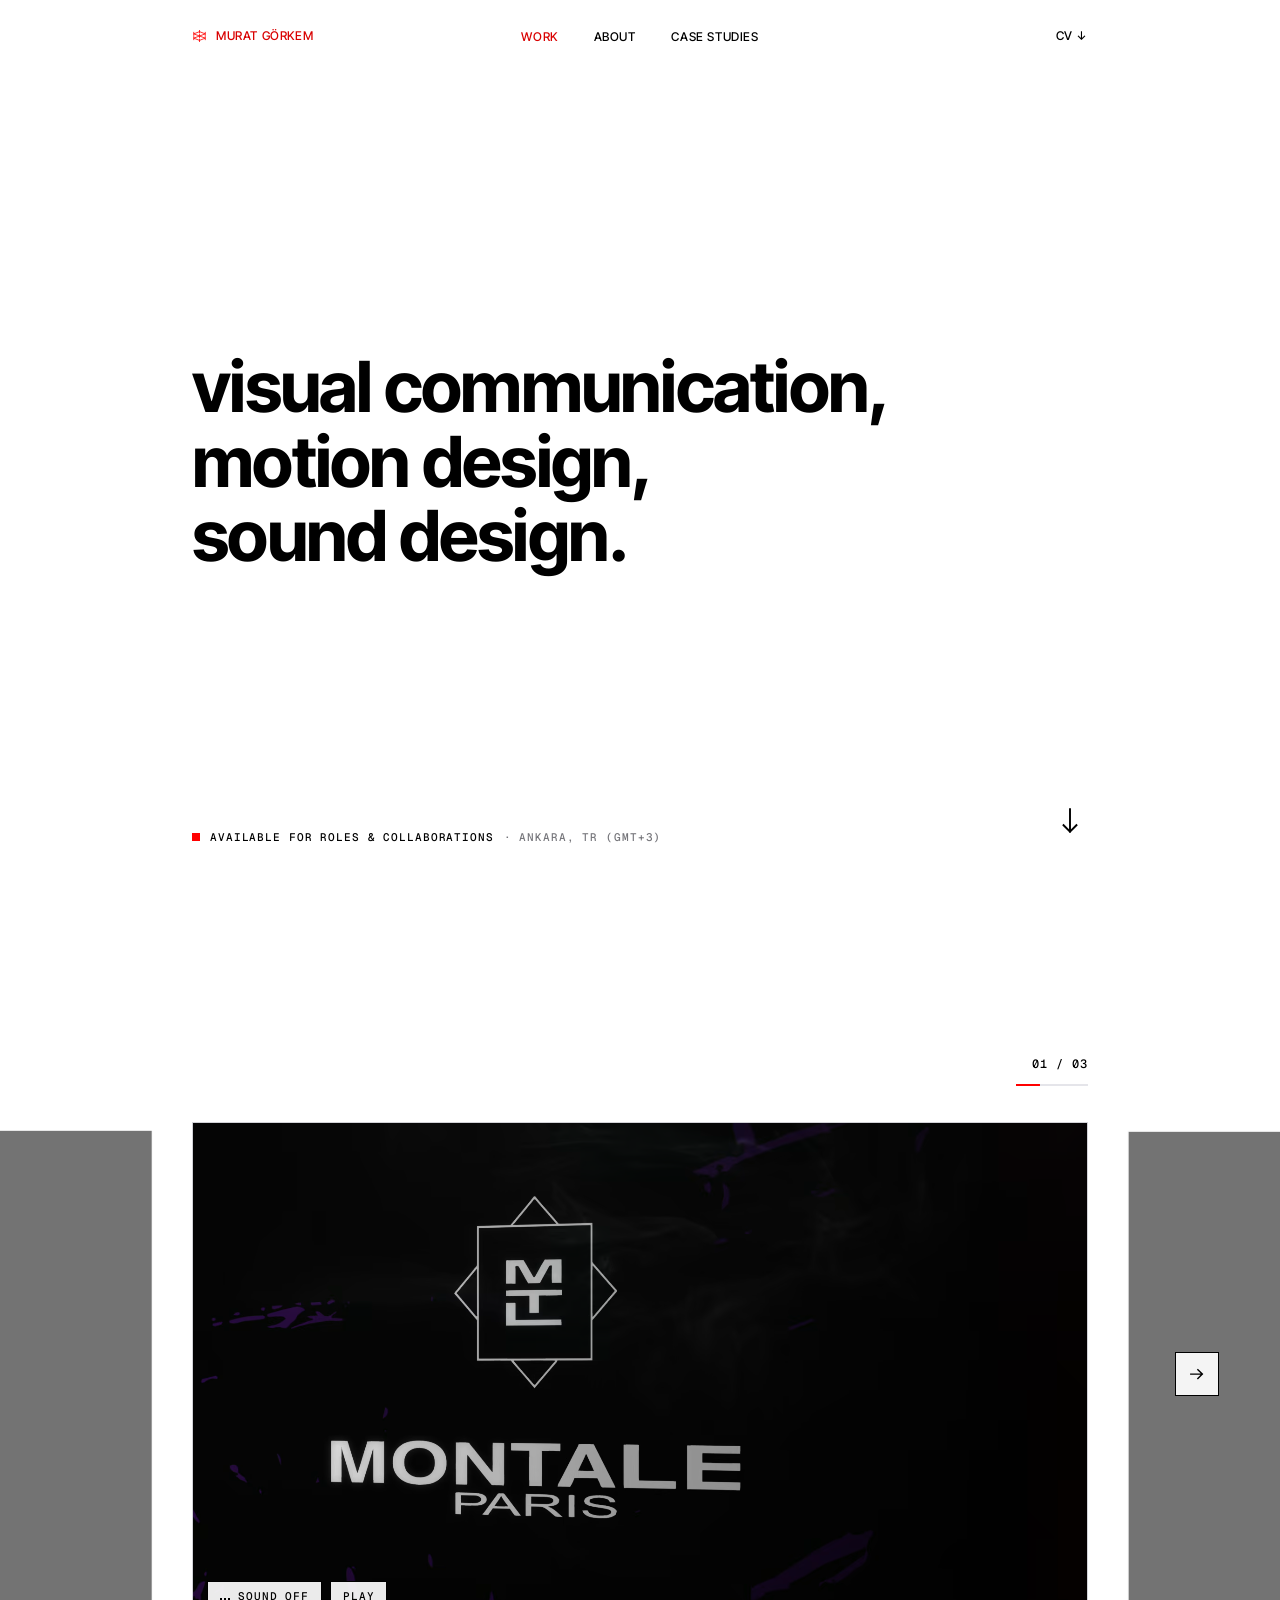
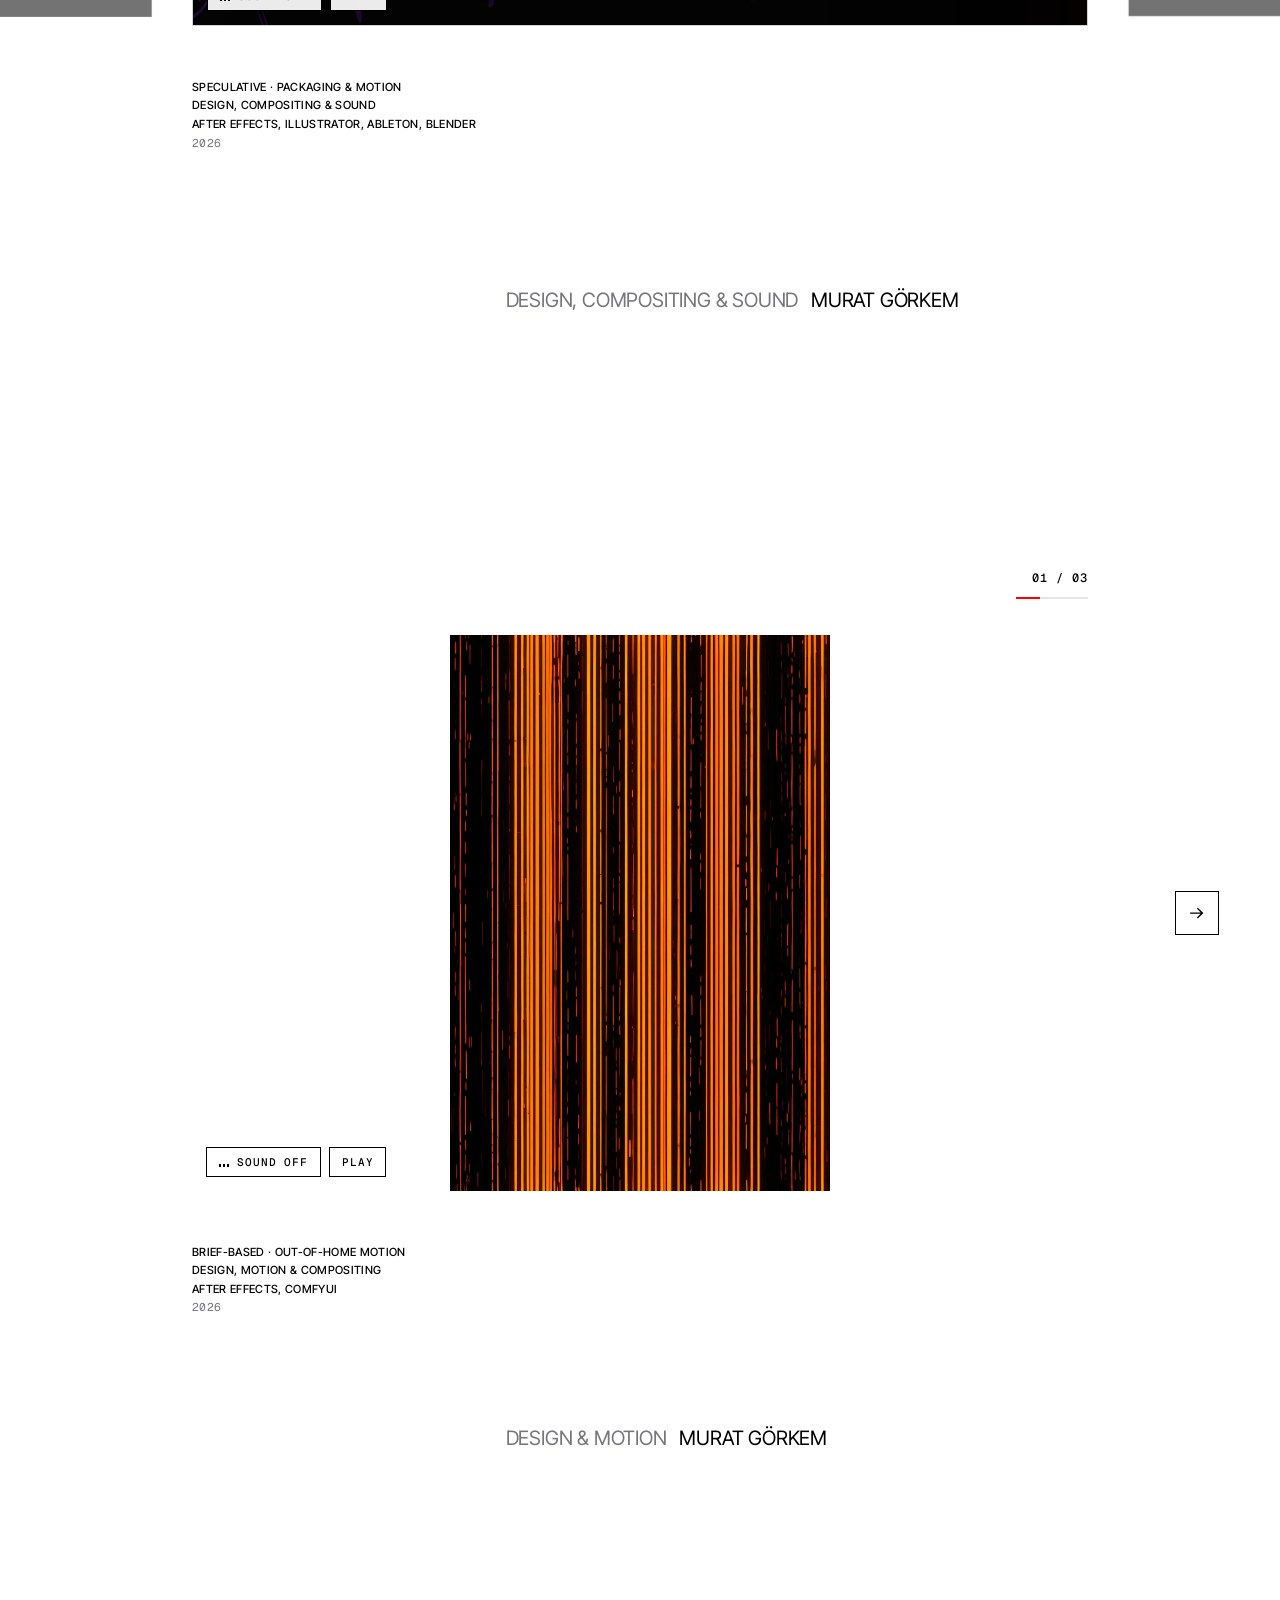
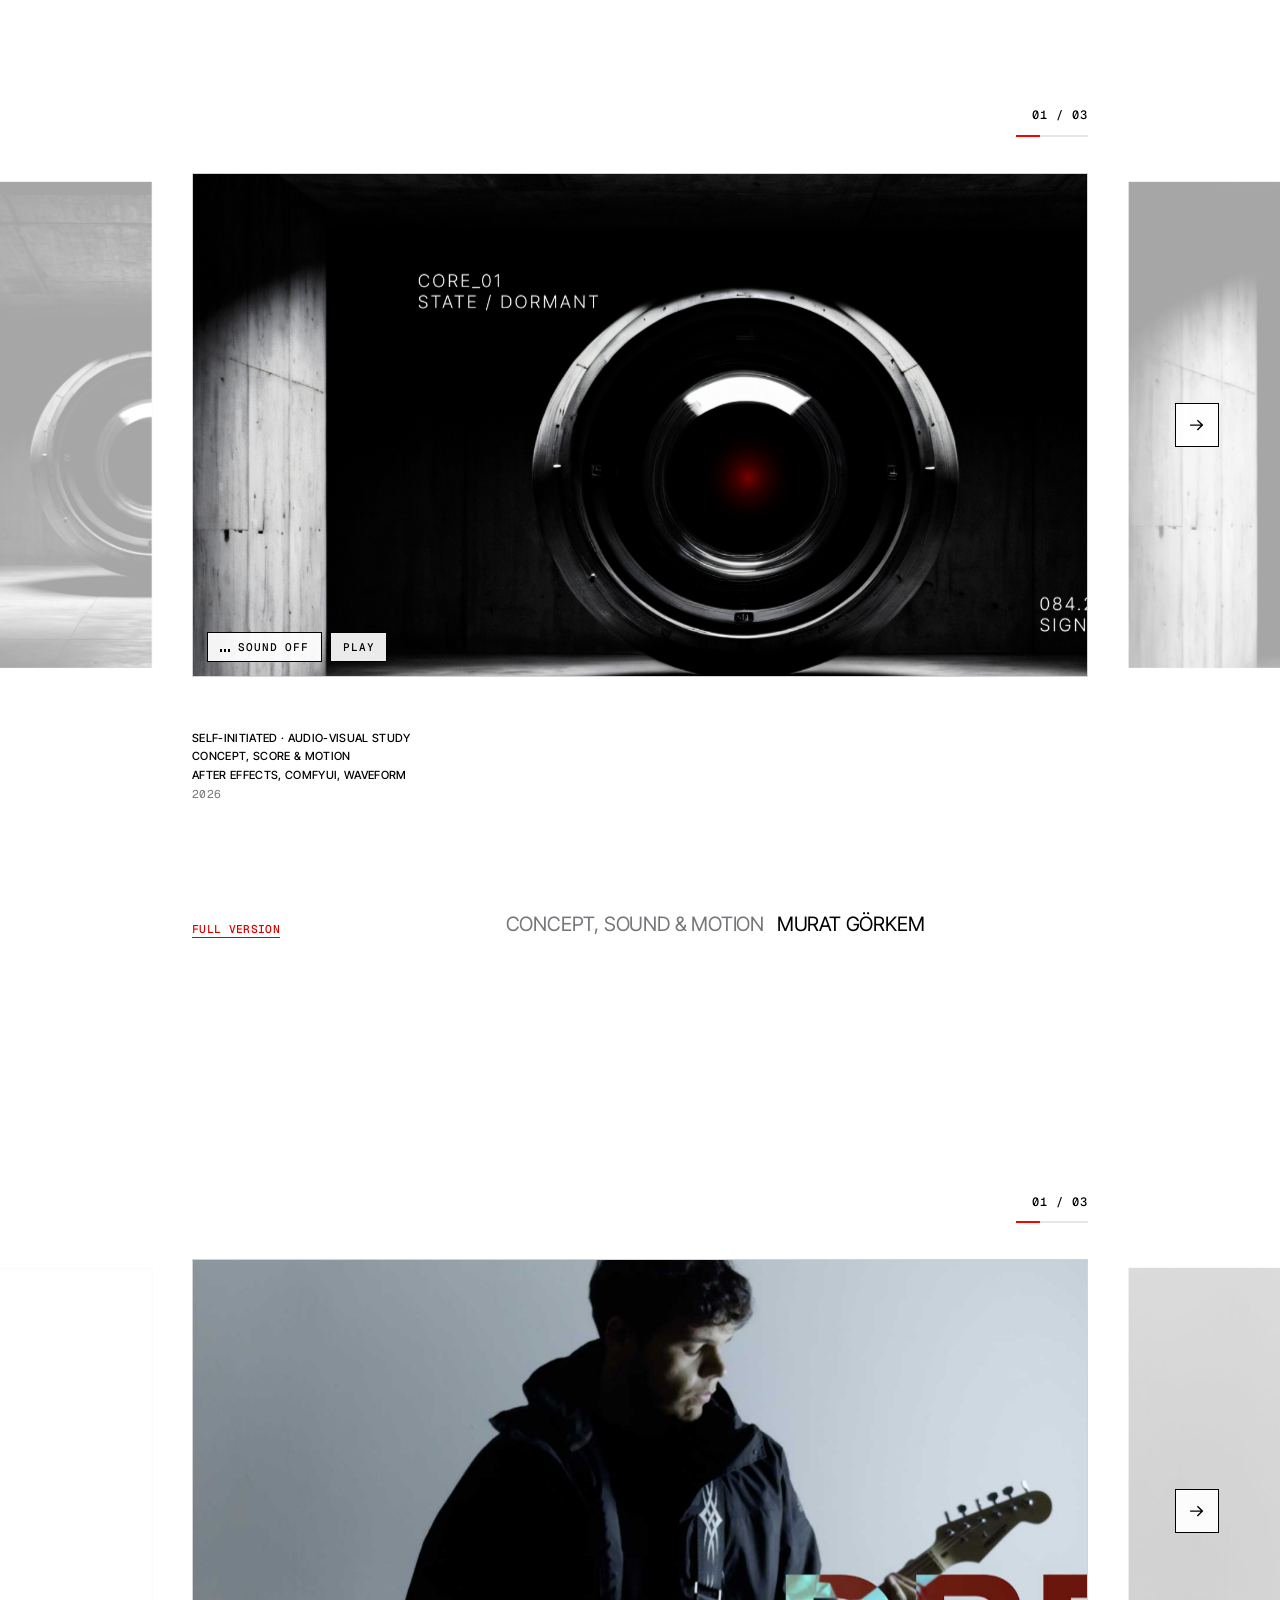
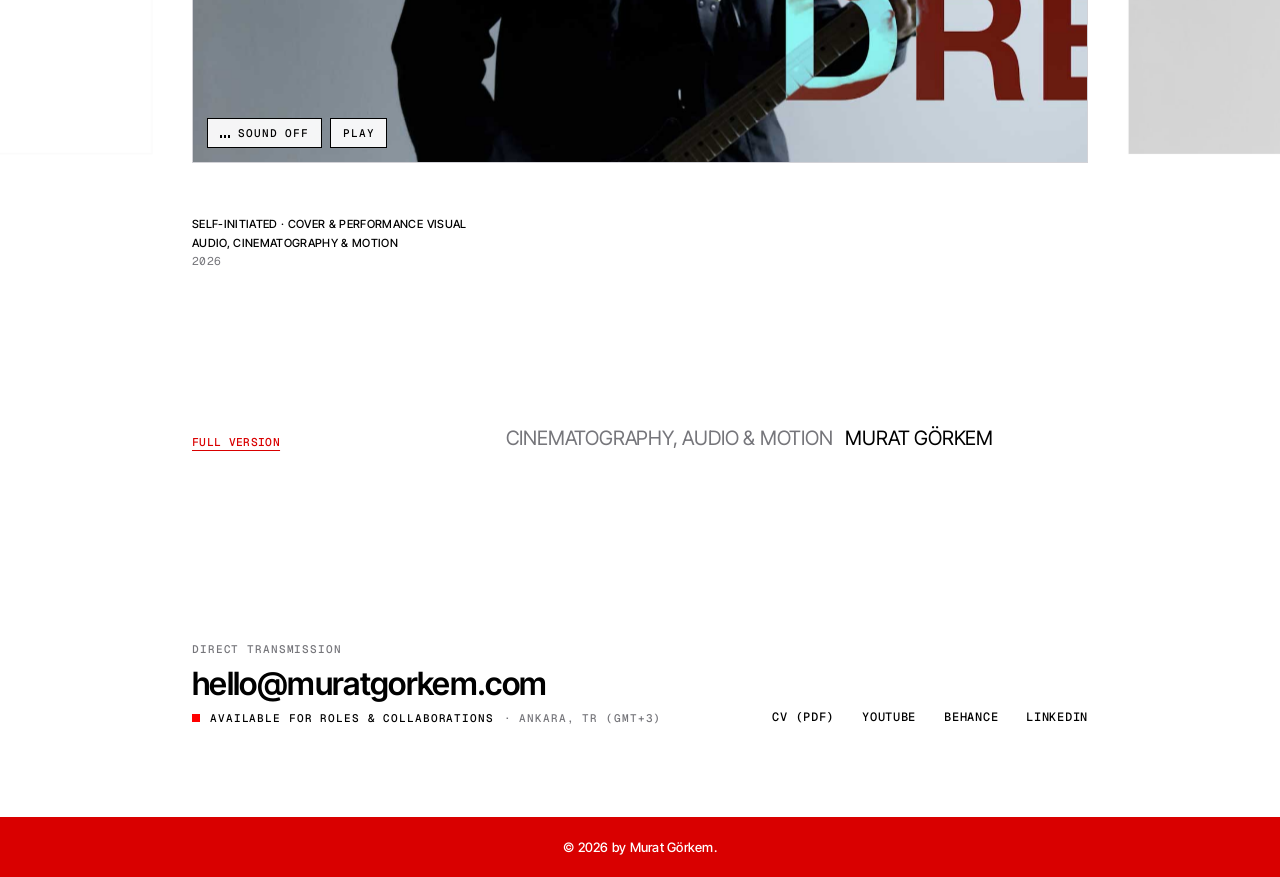
==== commit 2f2a8139: "Add files via upload" ====
--- a/index.html
+++ b/index.html
@@ -226,18 +226,18 @@
 				<div class="media-strip" tabindex="0" role="region" aria-roledescription="carousel" aria-label="Montale Onyx project media">
 					<div class="track">
 						<div class="slide" data-click-sound>
-							<video muted playsinline preload="metadata" poster="/images/onyx_thumbnail.png" aria-label="Montale Onyx 3D teaser">
+							<video muted playsinline preload="metadata" poster="images/onyx_thumbnail.png" aria-label="Montale Onyx 3D teaser">
 								<source src="videos/onyx_output_av1.webm" type="video/webm">
 								<source src="videos/onyx_fallback_720p.mp4" type="video/mp4">
 							</video>
 						</div>
 						<div class="slide" data-click-sound>
-							<video muted playsinline preload="metadata" poster="/images/onyx_thumbnail.png" class="vertical-asset" aria-label="Montale Onyx alternate video">
+							<video muted playsinline preload="metadata" poster="images/onyx_thumbnail.png" class="vertical-asset" aria-label="Montale Onyx alternate video">
 								<source src="videos/video_2.mp4" type="video/mp4">
 							</video>
 						</div>
 						<div class="slide">
-							<img src="/images/onyx_thumbnail.png" alt="Montale Onyx: 3D lookdev still" loading="lazy" decoding="async">
+							<img src="images/onyx_thumbnail.png" alt="Montale Onyx: 3D lookdev still" loading="lazy" decoding="async">
 						</div>
 					</div>
 					<button type="button" class="next-pointer" aria-label="Next project frame">
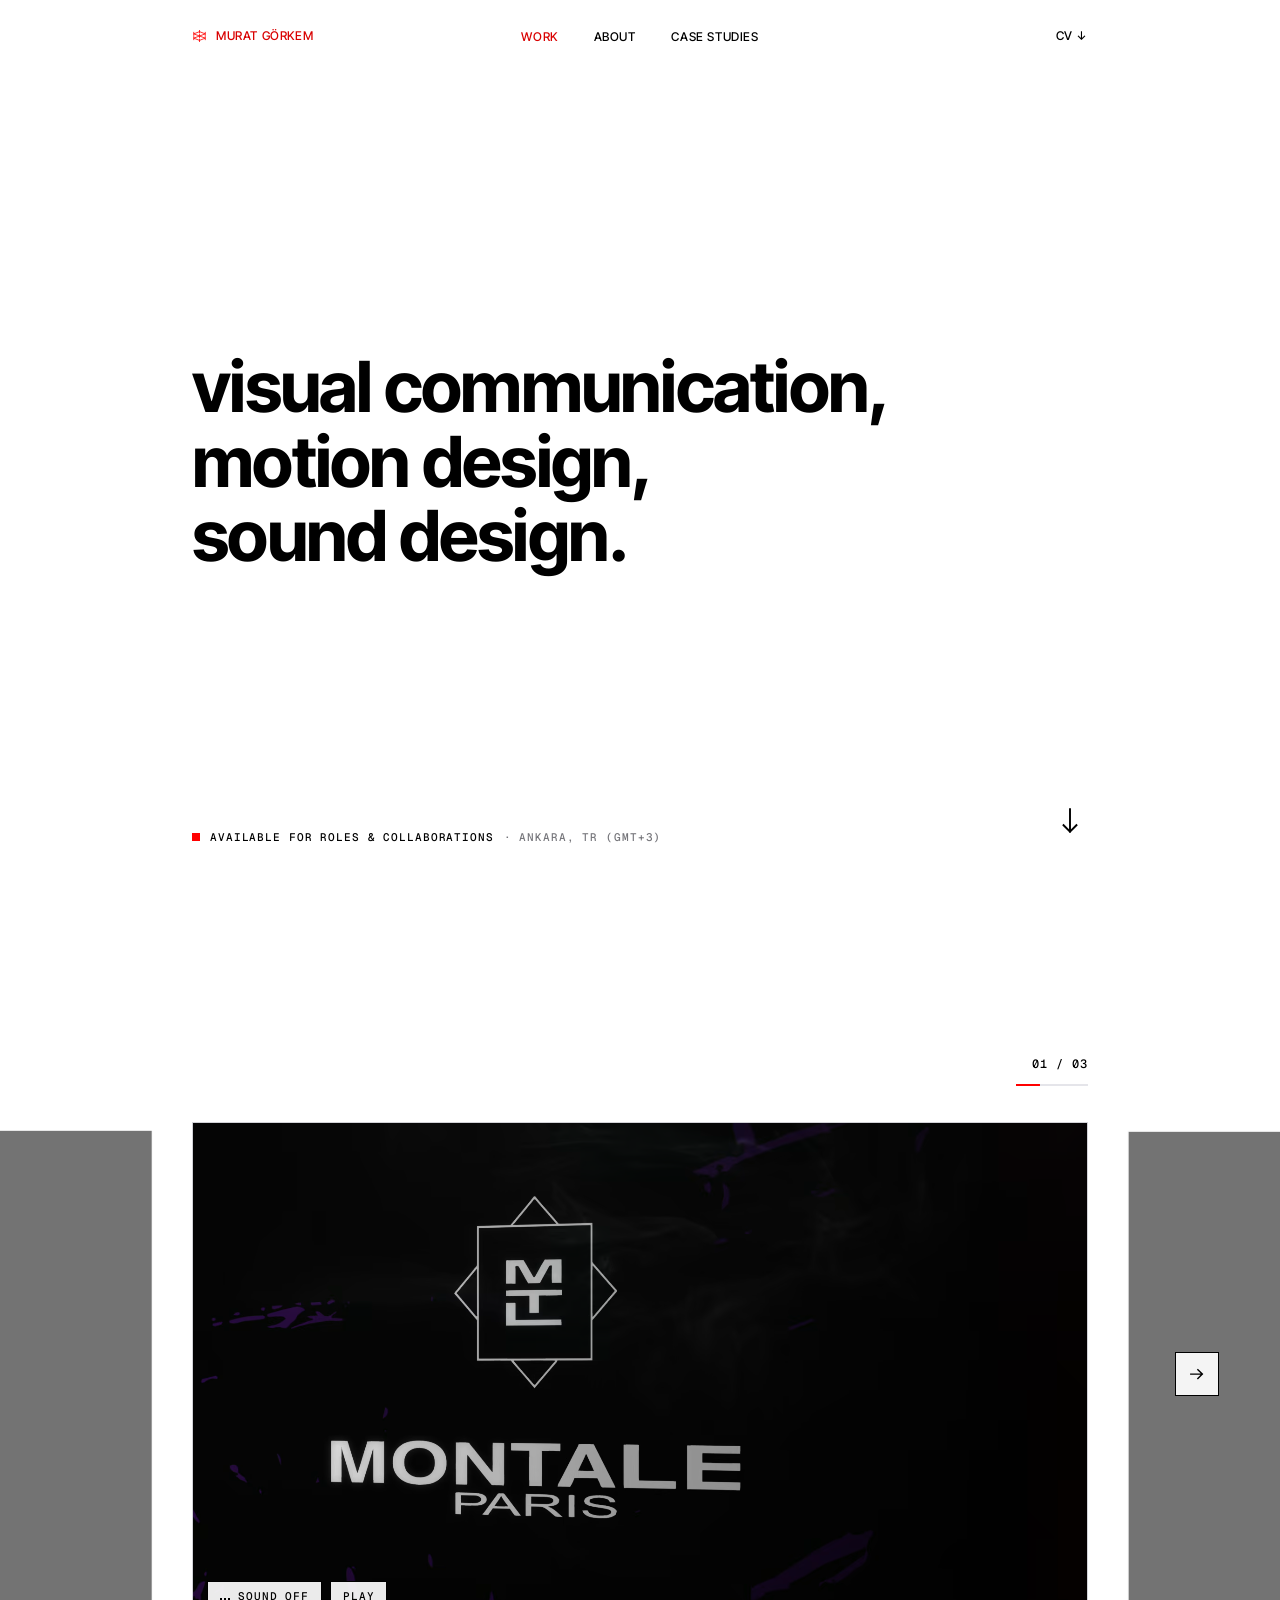
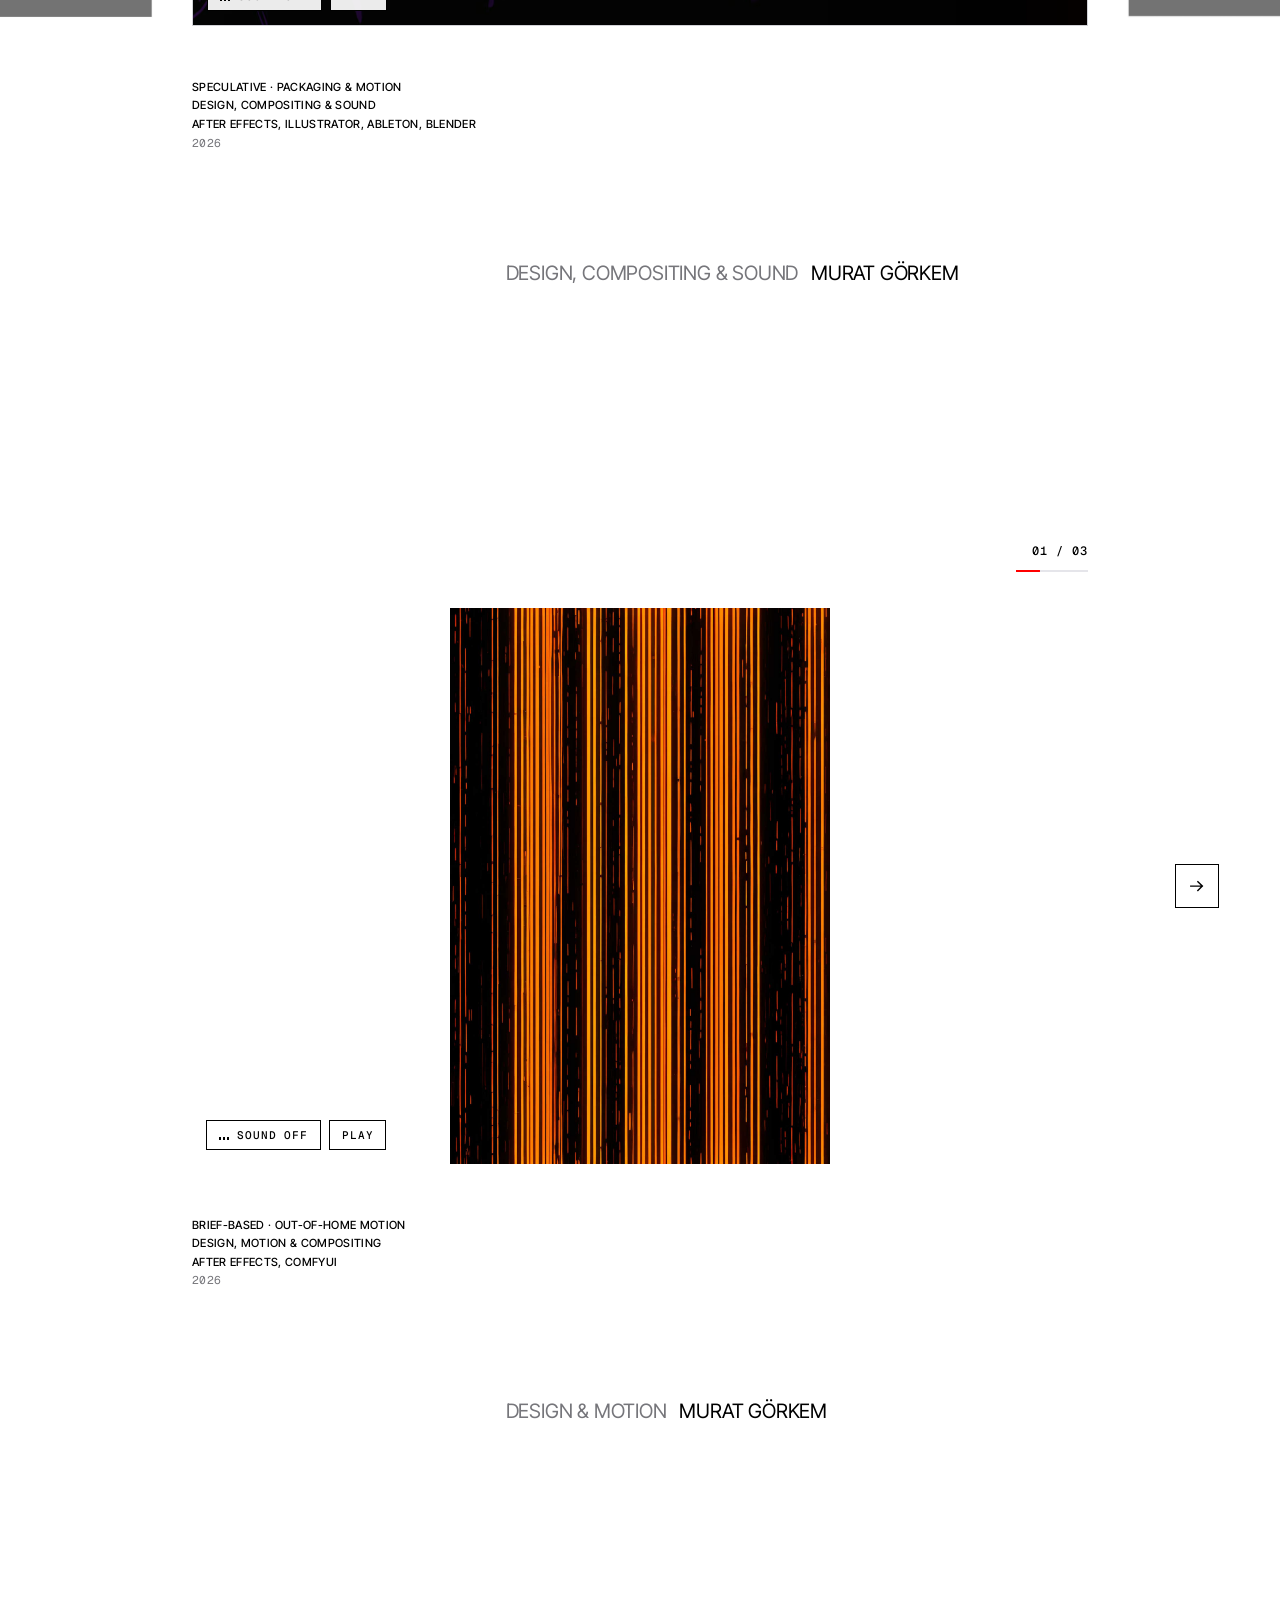
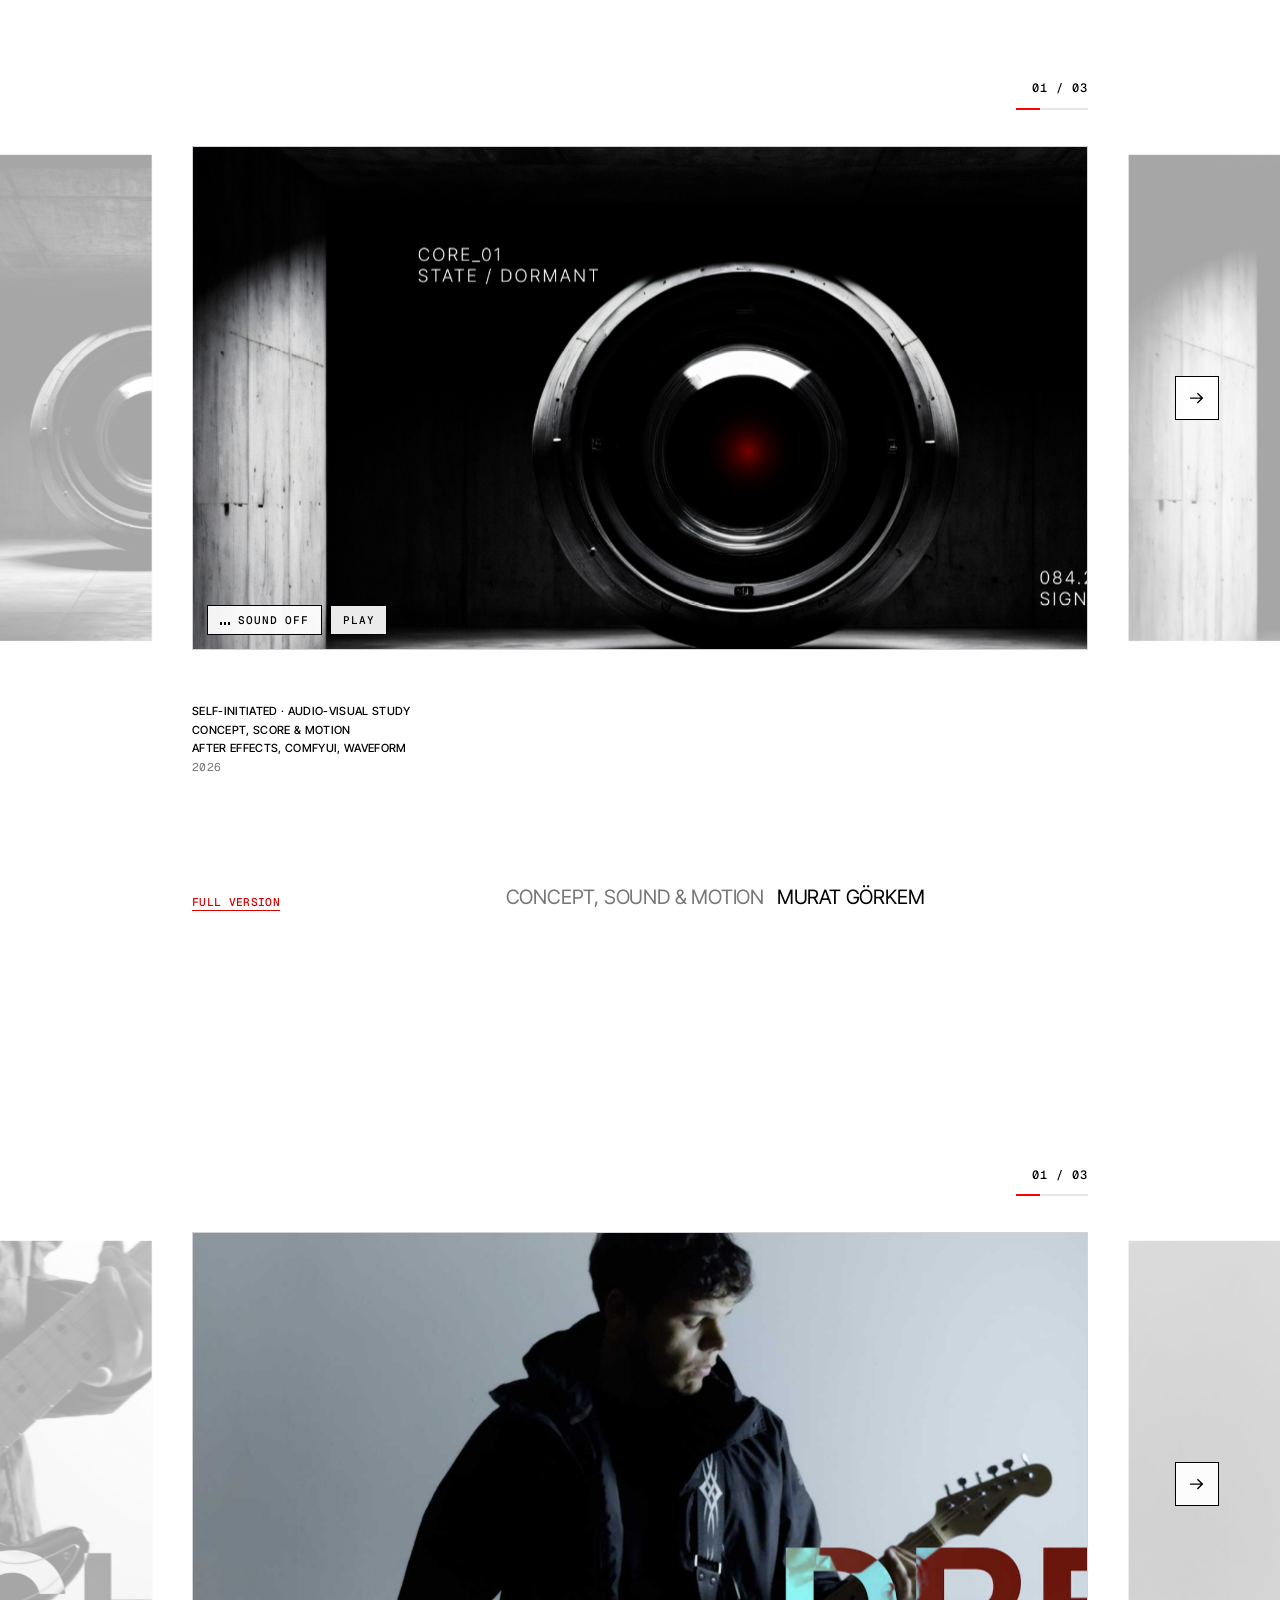
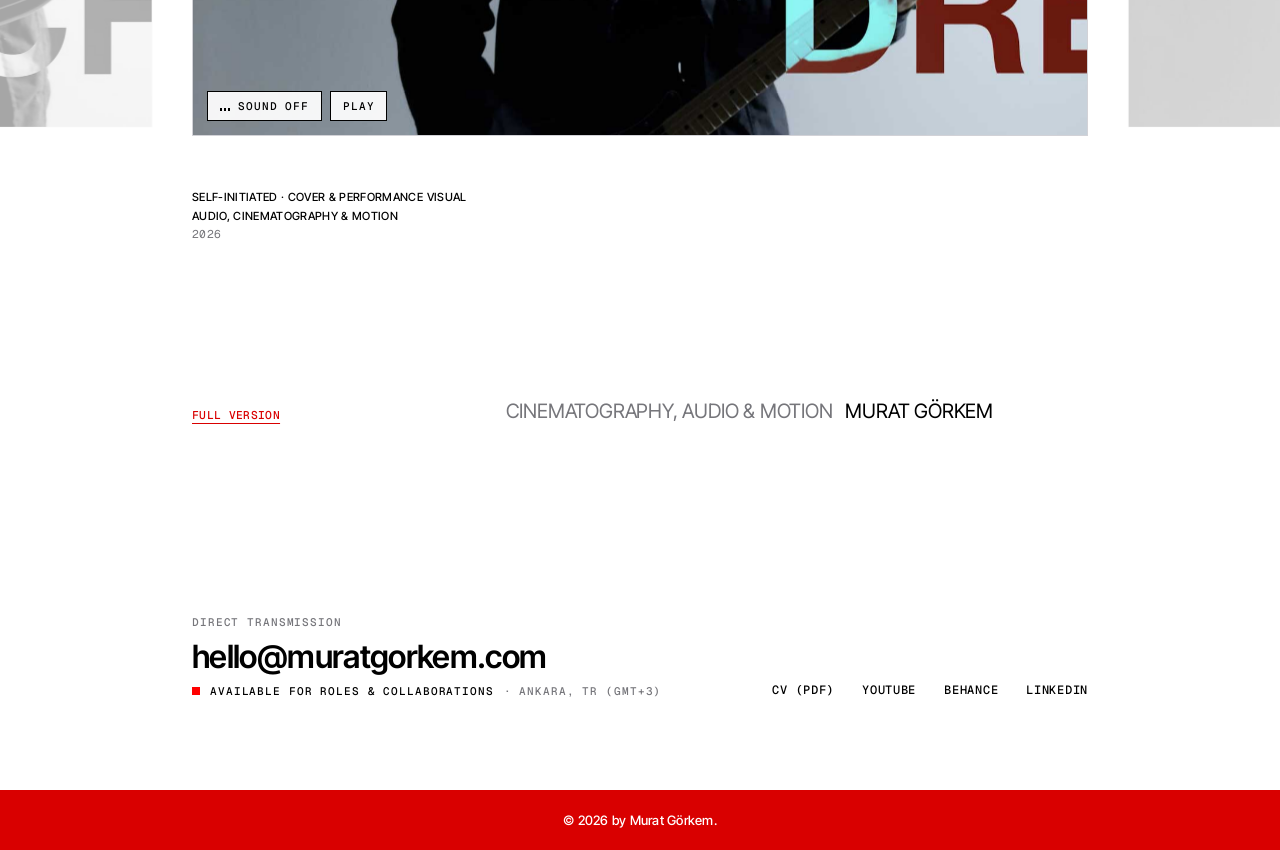
==== commit b1bf57bf: "Add files via upload" ====
--- a/index.html
+++ b/index.html
@@ -250,7 +250,7 @@
 				<div class="project-details reveal">
 					<ul class="project-meta-unlabeled" aria-label="Project specifications"><li>Speculative · Packaging &amp; motion</li><li>Design, compositing &amp; sound</li><li>After Effects, Illustrator, Ableton, Blender</li><li class="is-muted">2026</li></ul>
 					<div class="project-description">
-						<p data-split="words">A speculative outer-sleeve packaging system for Montale Paris, designed as 2D vector artwork in Illustrator and translated into a 21-second motion teaser. Executed end-to-end through After Effects compositing, expression-driven telemetry, and custom Ableton sound design—using restrained Blender lighting to stage the graphic system in motion.</p>
+						<p data-split="words">A speculative outer-sleeve packaging concept for Montale Paris, developed as a 21-second motion teaser. A graphic system built in Illustrator, staged through restrained Blender lighting, and brought to motion through precise After Effects compositing, expression-driven details, rhythmic flash cuts, and original sound design.</p>
 						<p class="project-credits"><span>DESIGN, COMPOSITING &amp; SOUND</span> MURAT GÖRKEM</p>
 					</div>
 				</div>
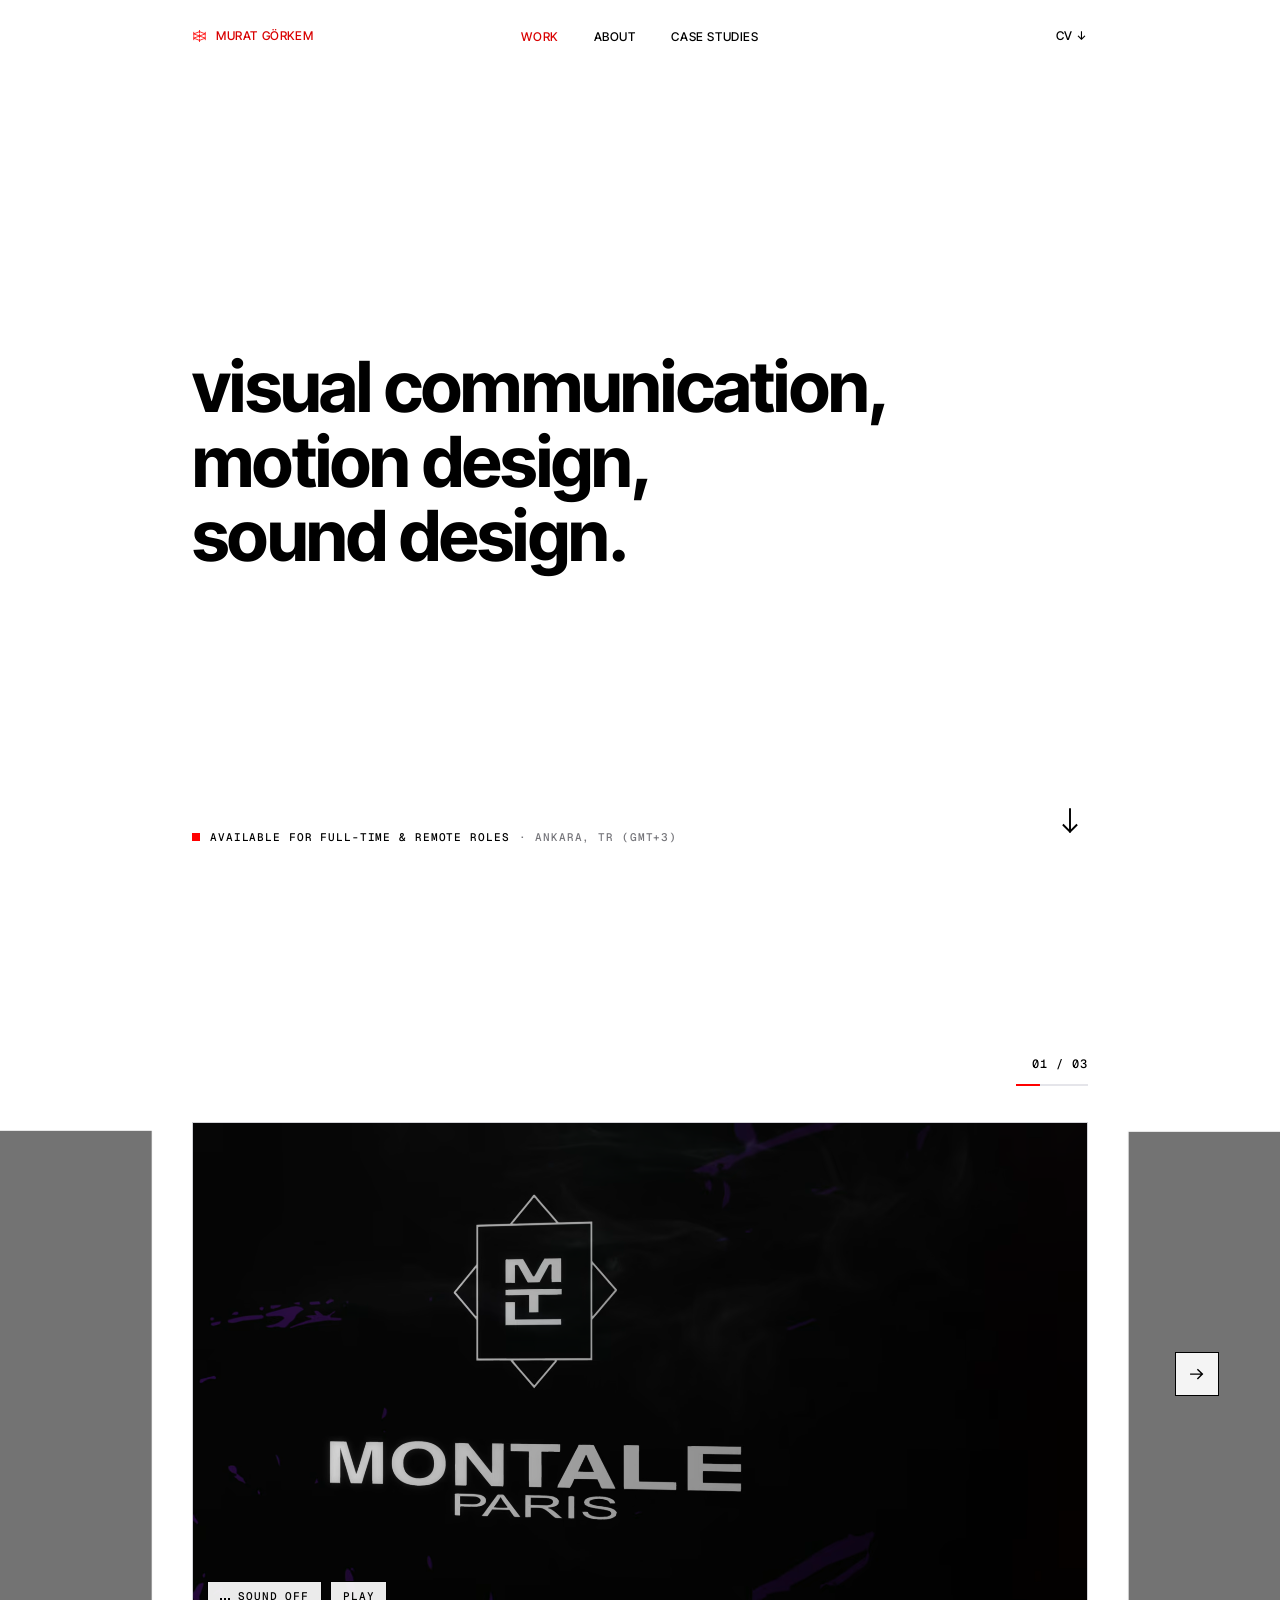
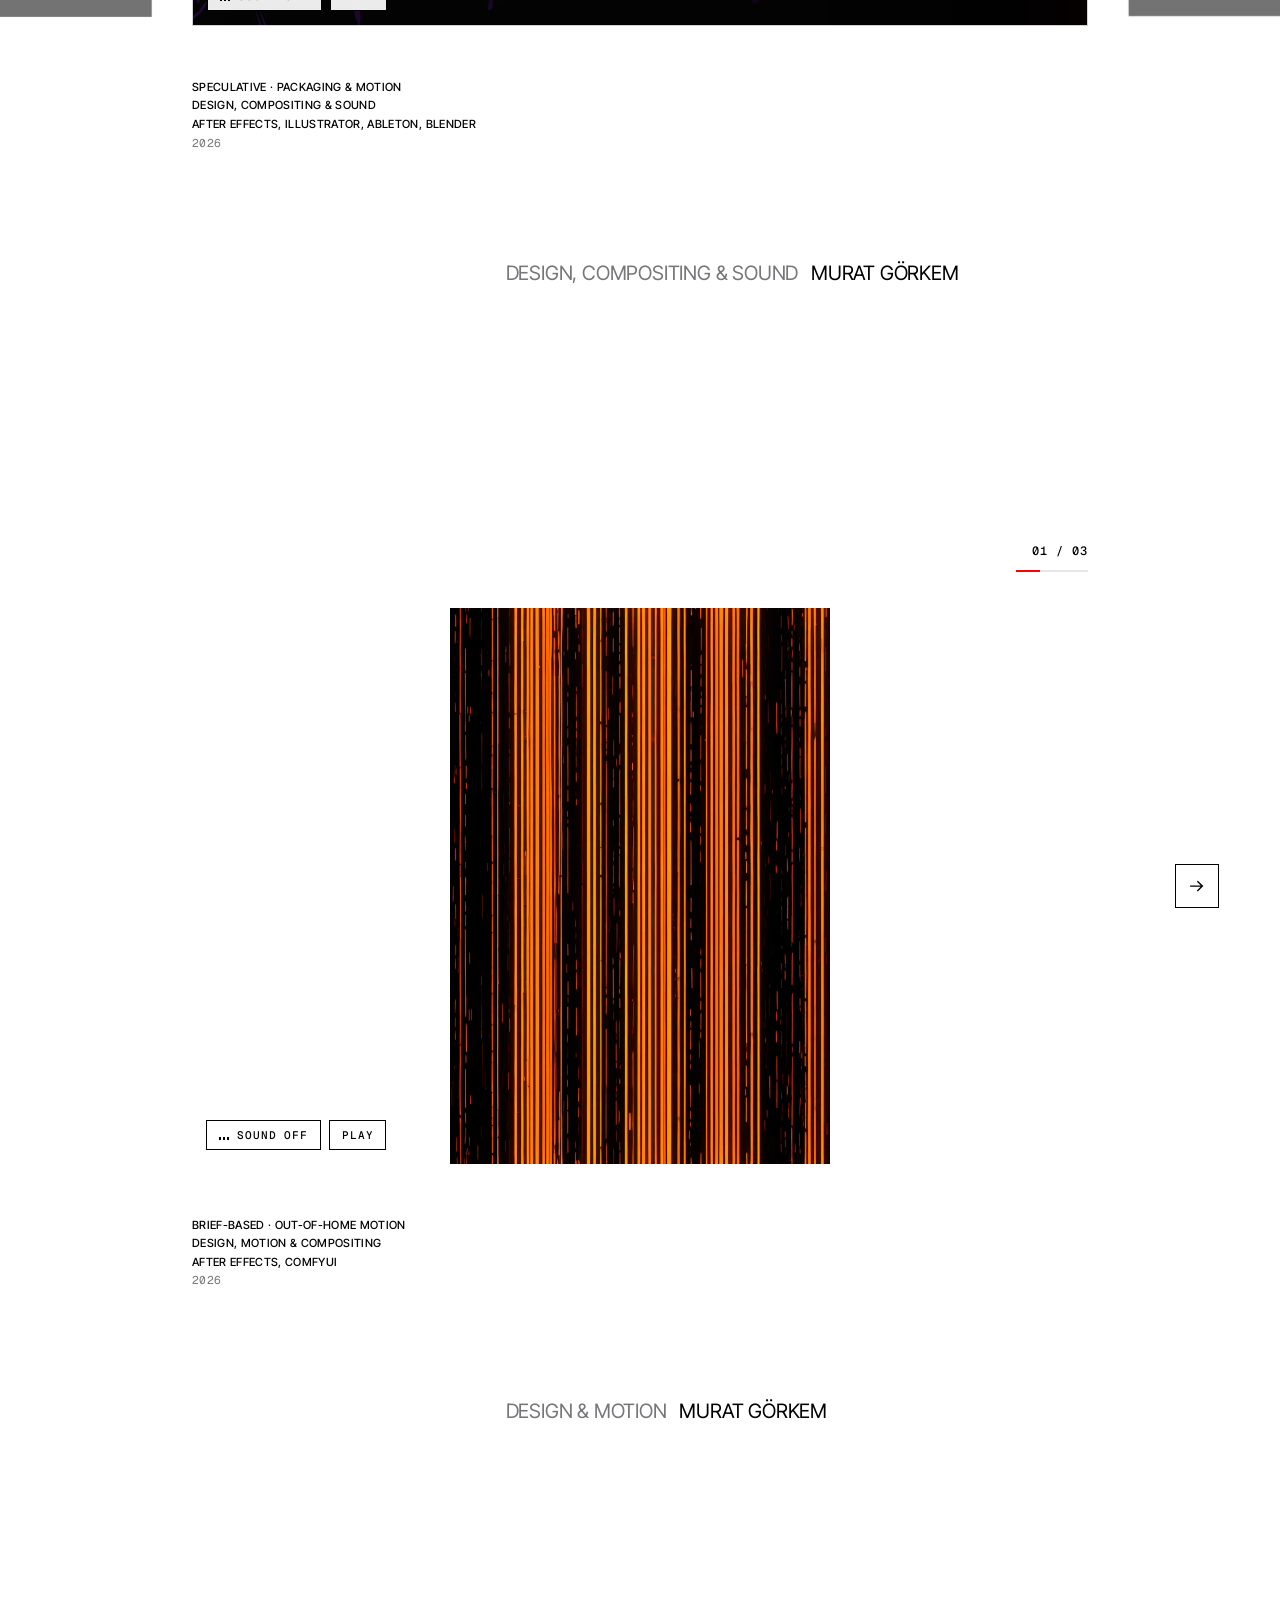
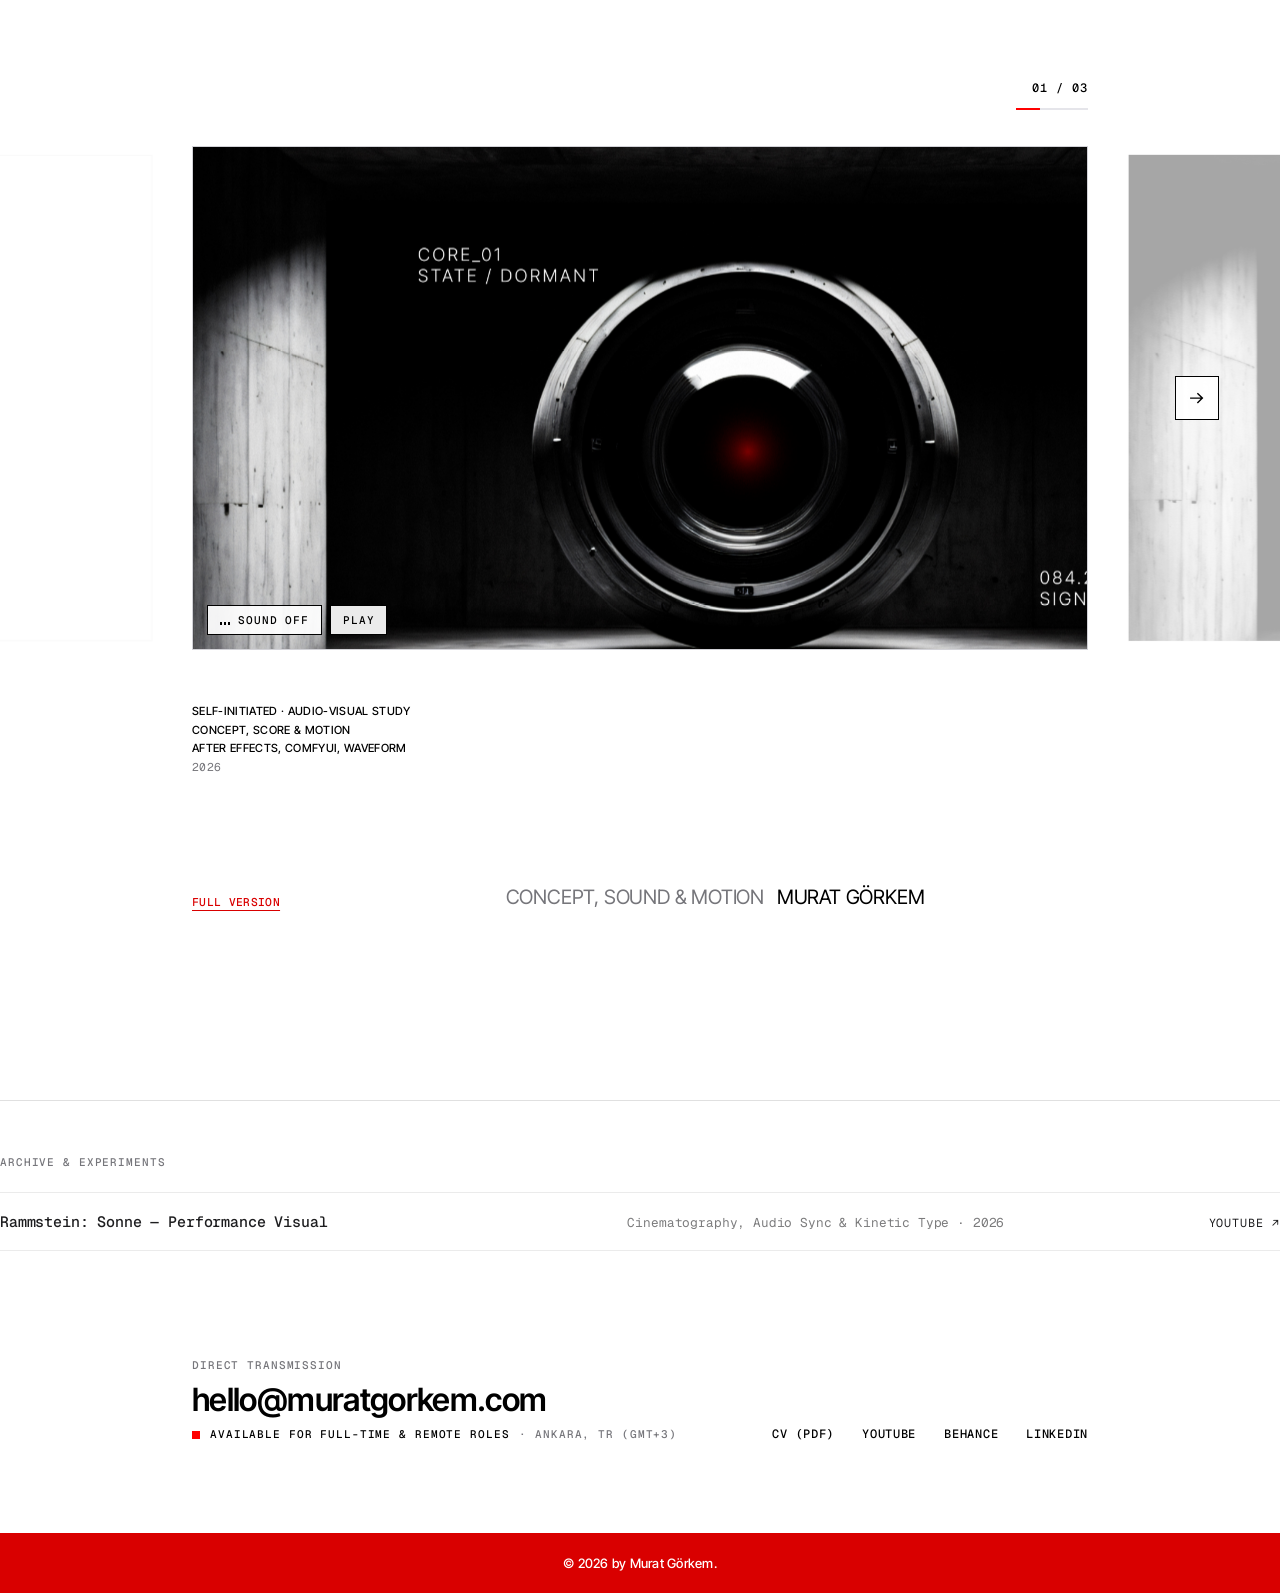
==== commit c4eac2cb: "Add files via upload" ====
--- a/index.html
+++ b/index.html
@@ -9,7 +9,7 @@
 	<link rel="apple-touch-icon" href="/favicon.png">
 
 	<!-- SEO:START -->
-	<meta name="description" content="Murat Görkem is a motion designer and sound designer in Ankara, Turkey. Kinetic typography, out-of-home motion and original audio-visual work.">
+	<meta name="description" content="Murat Görkem is a motion designer and sound designer in Ankara, Türkiye. Packaging motion, kinetic typography, out-of-home campaigns and original audio-visual work.">
 	<meta name="author" content="Murat Görkem">
 	<meta name="robots" content="index, follow, max-image-preview:large, max-video-preview:-1">
 	<meta name="theme-color" content="#ffffff">
@@ -19,14 +19,14 @@
 	<meta property="og:locale" content="en_US">
 	<meta property="og:url" content="https://muratgorkem.com/">
 	<meta property="og:title" content="Murat Görkem — Motion Designer & Sound Designer, Ankara">
-	<meta property="og:description" content="Murat Görkem is a motion designer and sound designer in Ankara, Turkey. Kinetic typography, out-of-home motion and original audio-visual work.">
+	<meta property="og:description" content="Murat Görkem is a motion designer and sound designer in Ankara, Türkiye. Packaging motion, kinetic typography, out-of-home campaigns and original audio-visual work.">
 	<meta property="og:image" content="https://muratgorkem.com/images/preview.jpg">
 	<meta property="og:image:width" content="1200">
 	<meta property="og:image:height" content="630">
 	<meta property="og:image:alt" content="Murat Görkem — Motion &amp; Sound Design">
 	<meta name="twitter:card" content="summary_large_image">
 	<meta name="twitter:title" content="Murat Görkem — Motion Designer & Sound Designer, Ankara">
-	<meta name="twitter:description" content="Murat Görkem is a motion designer and sound designer in Ankara, Turkey. Kinetic typography, out-of-home motion and original audio-visual work.">
+	<meta name="twitter:description" content="Murat Görkem is a motion designer and sound designer in Ankara, Türkiye. Packaging motion, kinetic typography, out-of-home campaigns and original audio-visual work.">
 	<meta name="twitter:image" content="https://muratgorkem.com/images/preview.jpg">
 	<meta name="twitter:image:alt" content="Murat Görkem — Motion &amp; Sound Design">
 	<script type="application/ld+json">
@@ -40,7 +40,7 @@
    "url": "https://muratgorkem.com/",
    "email": "mailto:hello@muratgorkem.com",
    "jobTitle": "Motion Designer & Sound Designer",
-   "description": "Murat Görkem is a motion designer and sound designer in Ankara, Turkey. Kinetic typography, out-of-home motion and original audio-visual work.",
+   "description": "Murat Görkem is a motion designer and sound designer in Ankara, Türkiye. Packaging motion, kinetic typography, out-of-home campaigns and original audio-visual work.",
    "address": {
     "@type": "PostalAddress",
     "addressLocality": "Ankara",
@@ -48,11 +48,14 @@
    },
    "knowsAbout": [
     "Motion design",
+    "2D packaging design",
     "Kinetic typography",
     "Out-of-home motion",
     "Sound design",
     "Audio-reactive animation",
     "After Effects",
+    "Blender",
+    "Ableton Live",
     "Generative imagery"
    ],
    "sameAs": [
@@ -77,7 +80,7 @@
    "@id": "https://muratgorkem.com/#webpage",
    "url": "https://muratgorkem.com/",
    "name": "Murat Görkem — Motion Designer & Sound Designer, Ankara",
-   "description": "Murat Görkem is a motion designer and sound designer in Ankara, Turkey. Kinetic typography, out-of-home motion and original audio-visual work.",
+   "description": "Murat Görkem is a motion designer and sound designer in Ankara, Türkiye. Packaging motion, kinetic typography, out-of-home campaigns and original audio-visual work.",
    "isPartOf": {
     "@id": "https://muratgorkem.com/#website"
    },
@@ -116,23 +119,12 @@
    "dateCreated": "2026",
    "genre": "Audio-visual motion study",
    "url": "https://www.youtube.com/watch?v=kDASMdGe5AM"
-  },
-  {
-   "@type": "CreativeWork",
-   "name": "Rammstein — Sonne — Performance Visual",
-   "creator": {
-    "@id": "https://muratgorkem.com/#person"
-   },
-   "dateCreated": "2026",
-   "genre": "Cover and performance visual",
-   "url": "https://www.youtube.com/watch?v=OzTGWnlOWNU"
   }
  ]
 }
 	</script>
 	<!-- SEO:END -->
 
-	</script>
 	<link rel="preload" href="assets/css/fonts/InterTight-VariableFont_wght.ttf" as="font" type="font/ttf" crossorigin>
 	<link rel="preload" href="assets/css/fonts/GeistMono-VariableFont_wght.ttf" as="font" type="font/ttf" crossorigin>
 	<link rel="stylesheet" href="assets/css/main.css?v=4">
@@ -154,6 +146,19 @@
 	.media-strip[aria-label="Montale Onyx project media"] .slide:not(.is-active) { opacity: .55 !important; visibility: visible !important; }
 	.media-strip[aria-label="Montale Onyx project media"] .slide:not(.is-active):hover { opacity: .72 !important; }
 	.media-strip[aria-label="Montale Onyx project media"] .slide.is-active { opacity: 1 !important; visibility: visible !important; z-index: 2; }
+	/* Minimal 1-line Archive & Experiments strip */
+	.archive-strip { border-top: 1px solid rgba(0, 0, 0, .12); margin-top: clamp(3rem, 7vw, 6rem); padding: clamp(2rem, 4vw, 3rem) 0 1rem; }
+	.archive-list { list-style: none; margin: 1.25rem 0 0; padding: 0; border-top: 1px solid rgba(0, 0, 0, .08); }
+	.archive-list li { border-bottom: 1px solid rgba(0, 0, 0, .08); }
+	.archive-list a { display: grid; grid-template-columns: minmax(0, 1.3fr) minmax(0, 1.2fr) auto; align-items: baseline; gap: 1rem 1.5rem; padding: 1.05rem 0; color: inherit; text-decoration: none; transition: opacity .25s ease; }
+	.archive-list a:hover { opacity: .62; }
+	.archive-title { font-weight: 500; letter-spacing: -.01em; }
+	.archive-meta { font-size: .85em; opacity: .58; }
+	.archive-link { font-size: .78em; letter-spacing: .08em; text-transform: uppercase; white-space: nowrap; }
+	@media (max-width: 720px) {
+		.archive-list a { grid-template-columns: 1fr auto; gap: .35rem 1rem; }
+		.archive-meta { grid-column: 1 / -1; order: 3; }
+	}
 	</style>
 </head>
 
@@ -191,7 +196,7 @@
 		<section id="banner">
 			<h1 class="hero-statement" data-split="chars" data-intro>visual communication,<br>motion design,<br>sound design.</h1>
 			<div class="banner-footer">
-				<p class="status"><span class="status-dot" aria-hidden="true"></span>Available for roles &amp; collaborations <span class="muted">· Ankara, TR (GMT+3)</span></p>
+				<p class="status"><span class="status-dot" aria-hidden="true"></span>Available for full-time &amp; remote roles <span class="muted">· Ankara, TR (GMT+3)</span></p>
 				<a href="#work" class="scroll-arrow" aria-label="Scroll to work">
 					<span class="scroll-arrow-track">
 						<svg class="scroll-arrow-svg" viewBox="0 0 20 28" fill="none" stroke="currentColor" stroke-width="1.8" stroke-linecap="square" aria-hidden="true">
@@ -226,7 +231,7 @@
 				<div class="media-strip" tabindex="0" role="region" aria-roledescription="carousel" aria-label="Montale Onyx project media">
 					<div class="track">
 						<div class="slide" data-click-sound>
-							<video muted playsinline preload="metadata" poster="images/onyx_thumbnail.png" aria-label="Montale Onyx 3D teaser">
+							<video muted playsinline preload="metadata" poster="images/onyx_thumbnail.png" aria-label="Montale Onyx motion teaser">
 								<source src="videos/onyx_output_av1.webm" type="video/webm">
 								<source src="videos/onyx_fallback_720p.mp4" type="video/mp4">
 							</video>
@@ -243,7 +248,7 @@
 					<button type="button" class="next-pointer" aria-label="Next project frame">
 						<svg viewBox="0 0 18 16" fill="none" stroke="currentColor" stroke-width="1.6" stroke-linecap="square" aria-hidden="true">
 							<path d="M2 8h13M10 3l5 5-5 5"/>
-					</svg>
+						</svg>
 					</button>
 				</div>
 
@@ -255,7 +260,8 @@
 					</div>
 				</div>
 			</article>
-<!-- Project 02 -->
+
+			<!-- Project 02 -->
 			<article class="project">
 				<div class="project-header">
 					<div class="project-title-wrap">
@@ -278,7 +284,7 @@
 							<path d="M2 8h13M10 3l5 5-5 5"/>
 						</svg>
 					</button>
-				</div> 
+				</div>
 
 				<div class="project-details reveal">
 					<ul class="project-meta-unlabeled" aria-label="Project specifications"><li>Brief-based · Out-of-home motion</li><li>Design, motion &amp; compositing</li><li>After Effects, ComfyUI</li><li class="is-muted">2026</li></ul>
@@ -288,7 +294,8 @@
 					</div>
 				</div>
 			</article>
-			
+
+			<!-- Project 03 -->
 			<article class="project">
 				<div class="project-header">
 					<div class="project-title-wrap">
@@ -321,44 +328,25 @@
 					</div>
 				</div>
 			</article>
-			
-			<article class="project">
-				<div class="project-header">
-					<div class="project-title-wrap">
-						<h2 data-split="chars">RAMMSTEIN — SONNE —<br>PERFORMANCE VISUAL</h2>
-					</div>
-					<div class="slider-telemetry" aria-hidden="true">
-						<span class="slider-count">01 / 03</span>
-						<div class="slider-progress"><span class="slider-bar"></span></div>
-					</div>
-				</div>
-
-				<div class="media-strip" tabindex="0" role="region" aria-roledescription="carousel" aria-label="Rammstein Sonne cover media">
-					<div class="track">
-						<div class="slide" data-click-sound><video muted playsinline preload="metadata" poster="images/muratgorkem__sonnecover_art1.jpg" aria-label="Sonne cover performance visual" src="videos/muratgorkem_webcropped_sonnecover.mp4"></video></div>
-						<div class="slide"><img src="images/muratgorkem__sonnecover_art1.jpg" alt="Sonne cover still: oversized kinetic typography frame" loading="lazy" decoding="async"></div>
-						<div class="slide"><img src="images/muratgorkem__sonnecover_art2.jpg" alt="Sonne cover still: graphic frame from the performance visual" loading="lazy" decoding="async"></div>
-					</div>
-					<button type="button" class="next-pointer" aria-label="Next project frame">
-						<svg viewBox="0 0 18 16" fill="none" stroke="currentColor" stroke-width="1.6" stroke-linecap="square" aria-hidden="true">
-							<path d="M2 8h13M10 3l5 5-5 5"/>
-						</svg>
-					</button>
-				</div>
-
-				<div class="project-details reveal">
-					<ul class="project-meta-unlabeled has-link" aria-label="Project specifications"><li>Self-initiated · Cover &amp; performance visual</li><li>Audio, cinematography &amp; motion</li><li class="is-muted">2026</li><li class="meta-link-item"><a class="meta-link" href="https://www.youtube.com/watch?v=OzTGWnlOWNU" target="_blank" rel="noopener" aria-label="Full version of the Sonne cover on YouTube (opens in a new tab)">FULL VERSION</a></li></ul>
-					<div class="project-description">
-						<p data-split="words">A complete audio cover of Rammstein’s “Sonne” with an integrated performance visual. Engineered with dual-tracked, down-tuned guitars and cut to the track with phase-aligned sync. Stark cinematography and cyan-red grading anchor the look, with kinetic typography deployed as glitch-mapped German lyric callouts locked to the track’s percussive hits.</p>
-						<p class="project-credits"><span>CINEMATOGRAPHY, AUDIO &amp; MOTION</span> MURAT GÖRKEM</p>
-					</div>
-				</div>
-			</article>
+
+			<!-- Archive & Experiments -->
+			<section class="archive-strip reveal" aria-label="Additional experiments and archive">
+				<span class="mono-label">ARCHIVE &amp; EXPERIMENTS</span>
+				<ul class="archive-list">
+					<li>
+						<a href="https://www.youtube.com/watch?v=OzTGWnlOWNU" target="_blank" rel="noopener" aria-label="Watch Rammstein Sonne performance visual on YouTube (opens in a new tab)">
+							<span class="archive-title">Rammstein: Sonne — Performance Visual</span>
+							<span class="archive-meta">Cinematography, Audio Sync &amp; Kinetic Type · 2026</span>
+							<span class="archive-link" aria-hidden="true">YOUTUBE ↗</span>
+						</a>
+					</li>
+				</ul>
+			</section>
 
 			<!-- TEMPLATE: copy an <article class="project"> block to add work. For a process/breakdown clip, add one more
 			     <div class="slide" data-click-sound><video muted playsinline preload="metadata" poster="images/x.jpg" src="videos/x-breakdown.mp4"></video></div> to a .track. -->
 
-		</main> 
+		</main>
 	</div>
 
 	<!-- ==================== SEPARATE ABOUT PAGE VIEW ==================== -->
@@ -372,10 +360,10 @@
 				<ul class="project-meta-unlabeled">
 					<li>Ankara, TR (GMT+3)</li>
 					<li>Motion &amp; Sound Design</li>
-					<li class="is-status">Available for roles &amp; collaborations</li>
+					<li class="is-status">Available for full-time &amp; remote roles</li>
 				</ul>
 				<div class="project-description">
-					<p>Operating across kinetic typography, out-of-home motion and audio-driven edits. Projects synthesize generative imagery, hand-built After Effects expressions and original sound design. Open to motion design roles and collaborations.</p>
+					<p>Operating across packaging motion, kinetic typography, out-of-home campaigns and audio-driven edits. Projects combine 2D graphic systems, restrained 3D lighting, generative workflows, expression-driven After Effects rigs and original sound design. Open to full-time and remote motion design roles.</p>
 				</div>
 			</div>
 
@@ -389,14 +377,13 @@
 					<div class="about-columns">
 						<div>
 							<h3>Motion &amp; Design</h3>
-							<p>Motion design, kinetic typography, out-of-home (OOH) campaigns, expression-driven motion systems, brand and packaging visuals, audio-reactive compositing.</p>
+							<p>Motion design, 2D packaging systems, kinetic typography, out-of-home (OOH) campaigns, expression-driven motion rigs, low-key 3D lighting staging, and audio-reactive compositing.</p>
 						</div>
 						<div>
 							<h3>Tools</h3>
-							<p>After Effects, Premiere Pro, Photoshop, Illustrator, ComfyUI (generative imagery), Waveform DAW (original scoring and mixing).</p>
+							<p>After Effects, Illustrator, Photoshop, Premiere Pro, Blender (Cycles), ComfyUI &amp; Kling AI (generative workflows), Ableton Live &amp; Waveform DAW (original scoring, foley and mixing).</p>
 						</div>
 					</div>
-					<!-- ADD from your CV: a short experience / education list here. -->
 					<div class="about-links">
 						<a href="assets/Murat_Gorkem_CV.pdf" class="back-to-work" download><span>DOWNLOAD CV (PDF)</span><svg viewBox="0 0 18 16" fill="none" stroke="currentColor" stroke-width="1.6" stroke-linecap="square" aria-hidden="true"><path d="M9 2v11M4 8l5 5 5-5"/></svg></a>
 						<a href="#work" class="back-to-work">
@@ -415,8 +402,7 @@
 			<div class="footer-cta">
 				<span class="mono-label">DIRECT TRANSMISSION</span>
 				<a href="mailto:hello@muratgorkem.com" class="footer-email">hello@muratgorkem.com</a>
-				<p class="status"><span class="status-dot" aria-hidden="true"></span>Available for roles &amp; collaborations <span class="muted">· Ankara, TR (GMT+3)</span></p>
-				<!-- Add here if true: "Open to remote work / relocation". -->
+				<p class="status"><span class="status-dot" aria-hidden="true"></span>Available for full-time &amp; remote roles <span class="muted">· Ankara, TR (GMT+3)</span></p>
 			</div>
 			<div class="footer-links">
 				<a href="assets/Murat_Gorkem_CV.pdf" download>CV (PDF)</a>
@@ -574,9 +560,8 @@
 					var wrap = !first && Math.abs(k - prev[i]) > 1;
 					if (wrap) s.style.transition = 'none';
 					s.style.setProperty('--k', k);
-					var becameActive = (k === 0 && prev[i] !== 0 && !first);
 					s.classList.toggle('is-active', k === 0);
-										if (wrap) { void s.offsetWidth; s.style.transition = ''; }
+					if (wrap) { void s.offsetWidth; s.style.transition = ''; }
 					prev[i] = k;
 				});
 				if (count) count.textContent = pad(a + 1) + ' / ' + pad(n);
@@ -743,6 +728,5 @@
 	})();
 	</script>
 
-
 </body>
-</html>+</html>
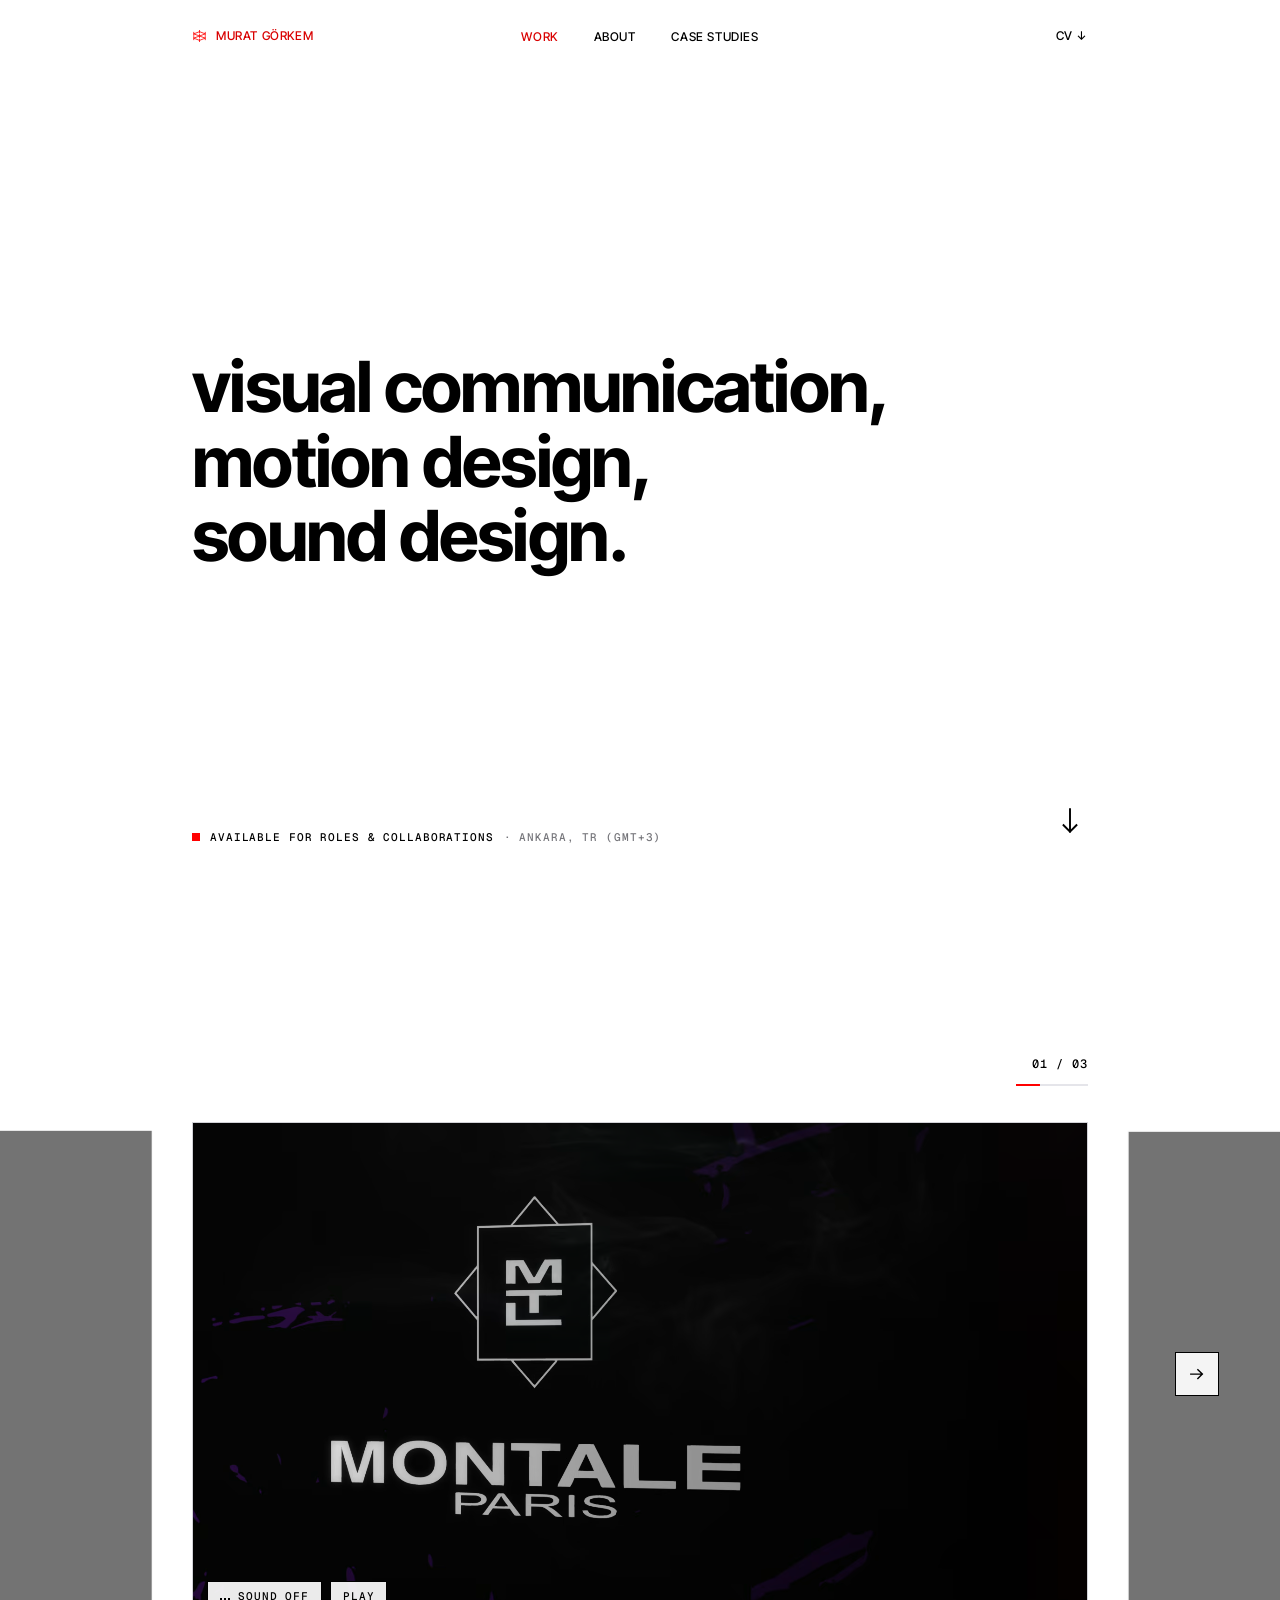
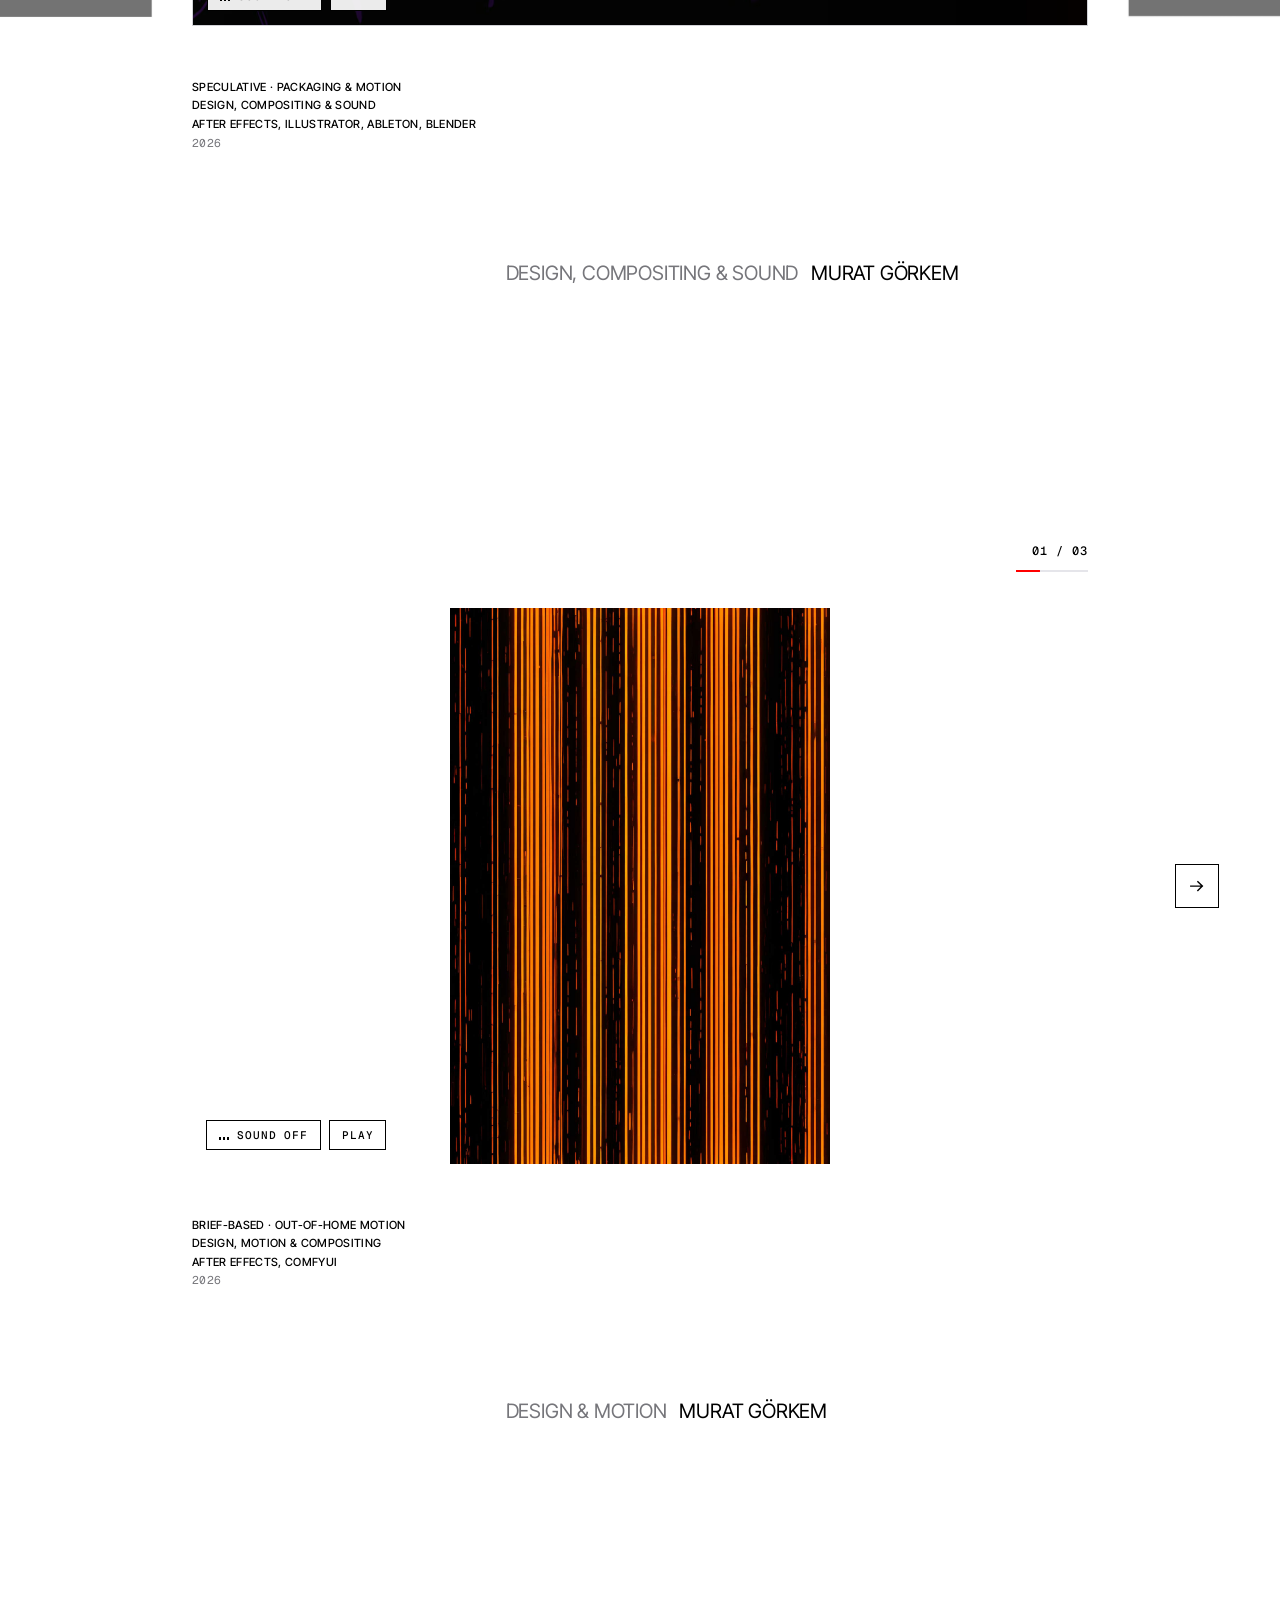
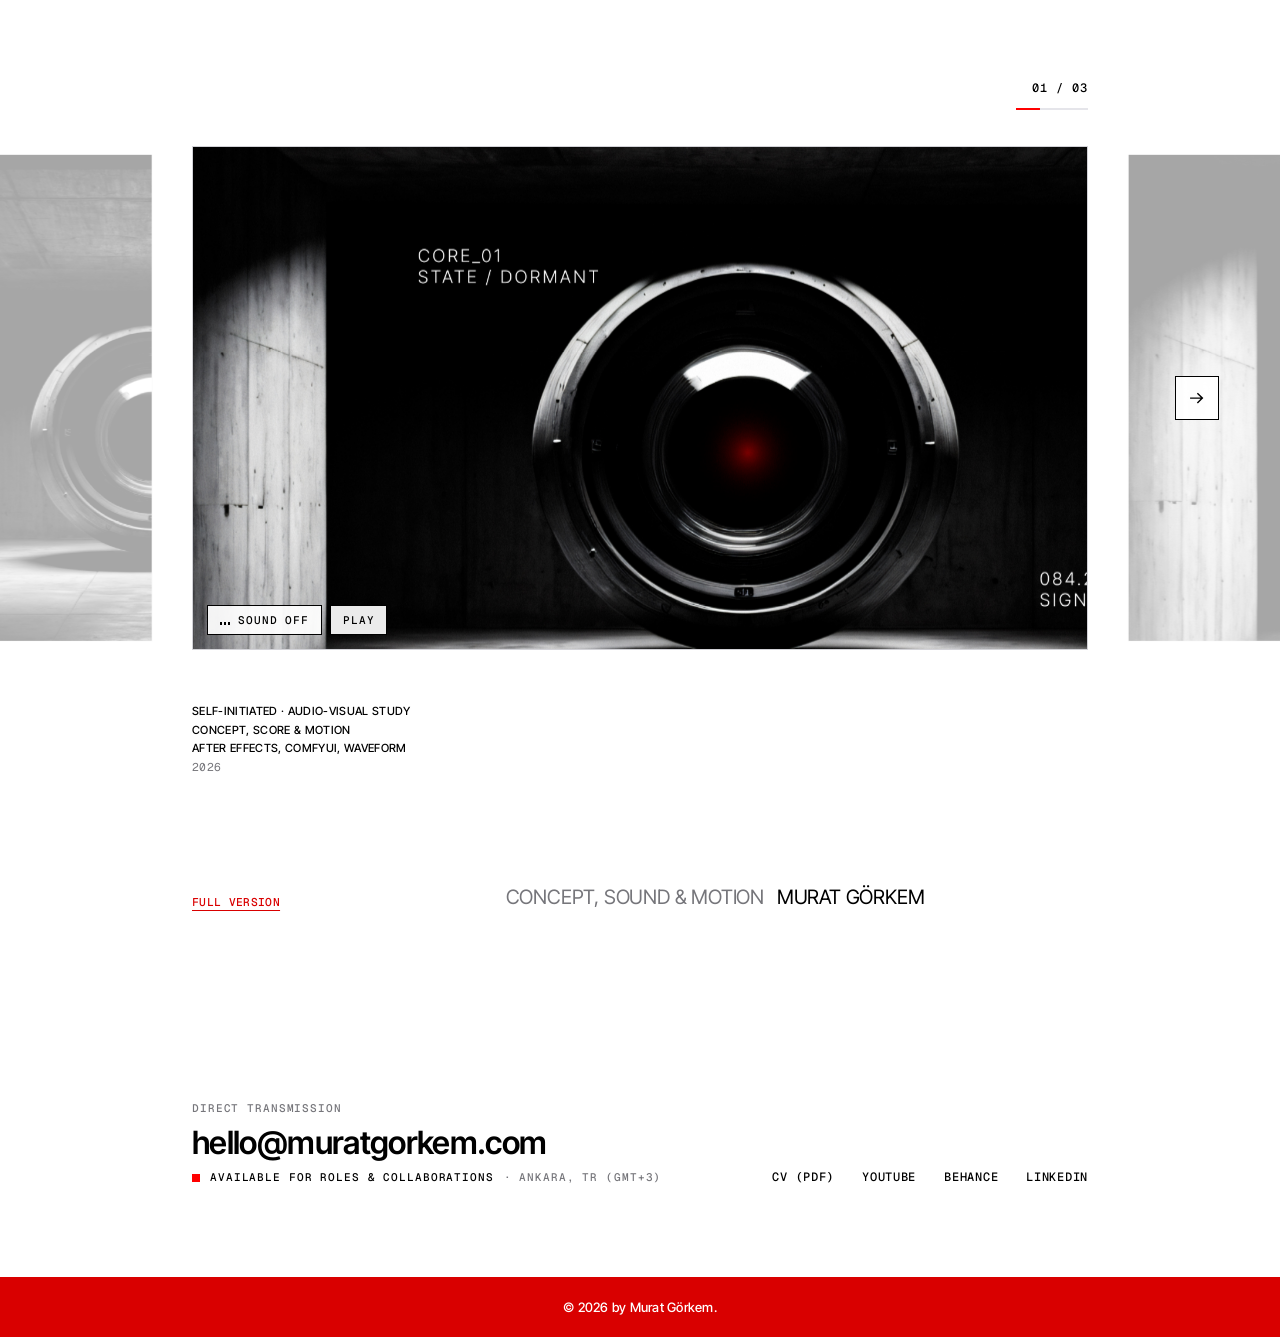
==== commit c1e3070d: "Add files via upload" ====
--- a/index.html
+++ b/index.html
@@ -9,7 +9,7 @@
 	<link rel="apple-touch-icon" href="/favicon.png">
 
 	<!-- SEO:START -->
-	<meta name="description" content="Murat Görkem is a motion designer and sound designer in Ankara, Türkiye. Packaging motion, kinetic typography, out-of-home campaigns and original audio-visual work.">
+	<meta name="description" content="Murat Görkem is a motion designer and sound designer in Ankara, Turkey. Kinetic typography, out-of-home motion and original audio-visual work.">
 	<meta name="author" content="Murat Görkem">
 	<meta name="robots" content="index, follow, max-image-preview:large, max-video-preview:-1">
 	<meta name="theme-color" content="#ffffff">
@@ -19,14 +19,14 @@
 	<meta property="og:locale" content="en_US">
 	<meta property="og:url" content="https://muratgorkem.com/">
 	<meta property="og:title" content="Murat Görkem — Motion Designer & Sound Designer, Ankara">
-	<meta property="og:description" content="Murat Görkem is a motion designer and sound designer in Ankara, Türkiye. Packaging motion, kinetic typography, out-of-home campaigns and original audio-visual work.">
+	<meta property="og:description" content="Murat Görkem is a motion designer and sound designer in Ankara, Turkey. Kinetic typography, out-of-home motion and original audio-visual work.">
 	<meta property="og:image" content="https://muratgorkem.com/images/preview.jpg">
 	<meta property="og:image:width" content="1200">
 	<meta property="og:image:height" content="630">
 	<meta property="og:image:alt" content="Murat Görkem — Motion &amp; Sound Design">
 	<meta name="twitter:card" content="summary_large_image">
 	<meta name="twitter:title" content="Murat Görkem — Motion Designer & Sound Designer, Ankara">
-	<meta name="twitter:description" content="Murat Görkem is a motion designer and sound designer in Ankara, Türkiye. Packaging motion, kinetic typography, out-of-home campaigns and original audio-visual work.">
+	<meta name="twitter:description" content="Murat Görkem is a motion designer and sound designer in Ankara, Turkey. Kinetic typography, out-of-home motion and original audio-visual work.">
 	<meta name="twitter:image" content="https://muratgorkem.com/images/preview.jpg">
 	<meta name="twitter:image:alt" content="Murat Görkem — Motion &amp; Sound Design">
 	<script type="application/ld+json">
@@ -40,7 +40,7 @@
    "url": "https://muratgorkem.com/",
    "email": "mailto:hello@muratgorkem.com",
    "jobTitle": "Motion Designer & Sound Designer",
-   "description": "Murat Görkem is a motion designer and sound designer in Ankara, Türkiye. Packaging motion, kinetic typography, out-of-home campaigns and original audio-visual work.",
+   "description": "Murat Görkem is a motion designer and sound designer in Ankara, Turkey. Kinetic typography, out-of-home motion and original audio-visual work.",
    "address": {
     "@type": "PostalAddress",
     "addressLocality": "Ankara",
@@ -48,14 +48,11 @@
    },
    "knowsAbout": [
     "Motion design",
-    "2D packaging design",
     "Kinetic typography",
     "Out-of-home motion",
     "Sound design",
     "Audio-reactive animation",
     "After Effects",
-    "Blender",
-    "Ableton Live",
     "Generative imagery"
    ],
    "sameAs": [
@@ -80,7 +77,7 @@
    "@id": "https://muratgorkem.com/#webpage",
    "url": "https://muratgorkem.com/",
    "name": "Murat Görkem — Motion Designer & Sound Designer, Ankara",
-   "description": "Murat Görkem is a motion designer and sound designer in Ankara, Türkiye. Packaging motion, kinetic typography, out-of-home campaigns and original audio-visual work.",
+   "description": "Murat Görkem is a motion designer and sound designer in Ankara, Turkey. Kinetic typography, out-of-home motion and original audio-visual work.",
    "isPartOf": {
     "@id": "https://muratgorkem.com/#website"
    },
@@ -125,6 +122,7 @@
 	</script>
 	<!-- SEO:END -->
 
+	</script>
 	<link rel="preload" href="assets/css/fonts/InterTight-VariableFont_wght.ttf" as="font" type="font/ttf" crossorigin>
 	<link rel="preload" href="assets/css/fonts/GeistMono-VariableFont_wght.ttf" as="font" type="font/ttf" crossorigin>
 	<link rel="stylesheet" href="assets/css/main.css?v=4">
@@ -146,19 +144,6 @@
 	.media-strip[aria-label="Montale Onyx project media"] .slide:not(.is-active) { opacity: .55 !important; visibility: visible !important; }
 	.media-strip[aria-label="Montale Onyx project media"] .slide:not(.is-active):hover { opacity: .72 !important; }
 	.media-strip[aria-label="Montale Onyx project media"] .slide.is-active { opacity: 1 !important; visibility: visible !important; z-index: 2; }
-	/* Minimal 1-line Archive & Experiments strip */
-	.archive-strip { border-top: 1px solid rgba(0, 0, 0, .12); margin-top: clamp(3rem, 7vw, 6rem); padding: clamp(2rem, 4vw, 3rem) 0 1rem; }
-	.archive-list { list-style: none; margin: 1.25rem 0 0; padding: 0; border-top: 1px solid rgba(0, 0, 0, .08); }
-	.archive-list li { border-bottom: 1px solid rgba(0, 0, 0, .08); }
-	.archive-list a { display: grid; grid-template-columns: minmax(0, 1.3fr) minmax(0, 1.2fr) auto; align-items: baseline; gap: 1rem 1.5rem; padding: 1.05rem 0; color: inherit; text-decoration: none; transition: opacity .25s ease; }
-	.archive-list a:hover { opacity: .62; }
-	.archive-title { font-weight: 500; letter-spacing: -.01em; }
-	.archive-meta { font-size: .85em; opacity: .58; }
-	.archive-link { font-size: .78em; letter-spacing: .08em; text-transform: uppercase; white-space: nowrap; }
-	@media (max-width: 720px) {
-		.archive-list a { grid-template-columns: 1fr auto; gap: .35rem 1rem; }
-		.archive-meta { grid-column: 1 / -1; order: 3; }
-	}
 	</style>
 </head>
 
@@ -196,7 +181,7 @@
 		<section id="banner">
 			<h1 class="hero-statement" data-split="chars" data-intro>visual communication,<br>motion design,<br>sound design.</h1>
 			<div class="banner-footer">
-				<p class="status"><span class="status-dot" aria-hidden="true"></span>Available for full-time &amp; remote roles <span class="muted">· Ankara, TR (GMT+3)</span></p>
+				<p class="status"><span class="status-dot" aria-hidden="true"></span>Available for roles &amp; collaborations <span class="muted">· Ankara, TR (GMT+3)</span></p>
 				<a href="#work" class="scroll-arrow" aria-label="Scroll to work">
 					<span class="scroll-arrow-track">
 						<svg class="scroll-arrow-svg" viewBox="0 0 20 28" fill="none" stroke="currentColor" stroke-width="1.8" stroke-linecap="square" aria-hidden="true">
@@ -231,7 +216,7 @@
 				<div class="media-strip" tabindex="0" role="region" aria-roledescription="carousel" aria-label="Montale Onyx project media">
 					<div class="track">
 						<div class="slide" data-click-sound>
-							<video muted playsinline preload="metadata" poster="images/onyx_thumbnail.png" aria-label="Montale Onyx motion teaser">
+							<video muted playsinline preload="metadata" poster="images/onyx_thumbnail.png" aria-label="Montale Onyx 3D teaser">
 								<source src="videos/onyx_output_av1.webm" type="video/webm">
 								<source src="videos/onyx_fallback_720p.mp4" type="video/mp4">
 							</video>
@@ -248,7 +233,7 @@
 					<button type="button" class="next-pointer" aria-label="Next project frame">
 						<svg viewBox="0 0 18 16" fill="none" stroke="currentColor" stroke-width="1.6" stroke-linecap="square" aria-hidden="true">
 							<path d="M2 8h13M10 3l5 5-5 5"/>
-						</svg>
+					</svg>
 					</button>
 				</div>
 
@@ -260,8 +245,7 @@
 					</div>
 				</div>
 			</article>
-
-			<!-- Project 02 -->
+<!-- Project 02 -->
 			<article class="project">
 				<div class="project-header">
 					<div class="project-title-wrap">
@@ -284,7 +268,7 @@
 							<path d="M2 8h13M10 3l5 5-5 5"/>
 						</svg>
 					</button>
-				</div>
+				</div> 
 
 				<div class="project-details reveal">
 					<ul class="project-meta-unlabeled" aria-label="Project specifications"><li>Brief-based · Out-of-home motion</li><li>Design, motion &amp; compositing</li><li>After Effects, ComfyUI</li><li class="is-muted">2026</li></ul>
@@ -294,8 +278,7 @@
 					</div>
 				</div>
 			</article>
-
-			<!-- Project 03 -->
+			
 			<article class="project">
 				<div class="project-header">
 					<div class="project-title-wrap">
@@ -329,24 +312,10 @@
 				</div>
 			</article>
 
-			<!-- Archive & Experiments -->
-			<section class="archive-strip reveal" aria-label="Additional experiments and archive">
-				<span class="mono-label">ARCHIVE &amp; EXPERIMENTS</span>
-				<ul class="archive-list">
-					<li>
-						<a href="https://www.youtube.com/watch?v=OzTGWnlOWNU" target="_blank" rel="noopener" aria-label="Watch Rammstein Sonne performance visual on YouTube (opens in a new tab)">
-							<span class="archive-title">Rammstein: Sonne — Performance Visual</span>
-							<span class="archive-meta">Cinematography, Audio Sync &amp; Kinetic Type · 2026</span>
-							<span class="archive-link" aria-hidden="true">YOUTUBE ↗</span>
-						</a>
-					</li>
-				</ul>
-			</section>
-
 			<!-- TEMPLATE: copy an <article class="project"> block to add work. For a process/breakdown clip, add one more
 			     <div class="slide" data-click-sound><video muted playsinline preload="metadata" poster="images/x.jpg" src="videos/x-breakdown.mp4"></video></div> to a .track. -->
 
-		</main>
+		</main> 
 	</div>
 
 	<!-- ==================== SEPARATE ABOUT PAGE VIEW ==================== -->
@@ -360,10 +329,10 @@
 				<ul class="project-meta-unlabeled">
 					<li>Ankara, TR (GMT+3)</li>
 					<li>Motion &amp; Sound Design</li>
-					<li class="is-status">Available for full-time &amp; remote roles</li>
+					<li class="is-status">Available for roles &amp; collaborations</li>
 				</ul>
 				<div class="project-description">
-					<p>Operating across packaging motion, kinetic typography, out-of-home campaigns and audio-driven edits. Projects combine 2D graphic systems, restrained 3D lighting, generative workflows, expression-driven After Effects rigs and original sound design. Open to full-time and remote motion design roles.</p>
+					<p>Operating across kinetic typography, out-of-home motion and audio-driven edits. Projects synthesize generative imagery, hand-built After Effects expressions and original sound design. Open to motion design roles and collaborations.</p>
 				</div>
 			</div>
 
@@ -377,13 +346,14 @@
 					<div class="about-columns">
 						<div>
 							<h3>Motion &amp; Design</h3>
-							<p>Motion design, 2D packaging systems, kinetic typography, out-of-home (OOH) campaigns, expression-driven motion rigs, low-key 3D lighting staging, and audio-reactive compositing.</p>
+							<p>Motion design, kinetic typography, out-of-home (OOH) campaigns, expression-driven motion systems, brand and packaging visuals, audio-reactive compositing.</p>
 						</div>
 						<div>
 							<h3>Tools</h3>
-							<p>After Effects, Illustrator, Photoshop, Premiere Pro, Blender (Cycles), ComfyUI &amp; Kling AI (generative workflows), Ableton Live &amp; Waveform DAW (original scoring, foley and mixing).</p>
+							<p>After Effects, Premiere Pro, Photoshop, Illustrator, ComfyUI (generative imagery), Waveform DAW (original scoring and mixing).</p>
 						</div>
 					</div>
+					<!-- ADD from your CV: a short experience / education list here. -->
 					<div class="about-links">
 						<a href="assets/Murat_Gorkem_CV.pdf" class="back-to-work" download><span>DOWNLOAD CV (PDF)</span><svg viewBox="0 0 18 16" fill="none" stroke="currentColor" stroke-width="1.6" stroke-linecap="square" aria-hidden="true"><path d="M9 2v11M4 8l5 5 5-5"/></svg></a>
 						<a href="#work" class="back-to-work">
@@ -402,7 +372,8 @@
 			<div class="footer-cta">
 				<span class="mono-label">DIRECT TRANSMISSION</span>
 				<a href="mailto:hello@muratgorkem.com" class="footer-email">hello@muratgorkem.com</a>
-				<p class="status"><span class="status-dot" aria-hidden="true"></span>Available for full-time &amp; remote roles <span class="muted">· Ankara, TR (GMT+3)</span></p>
+				<p class="status"><span class="status-dot" aria-hidden="true"></span>Available for roles &amp; collaborations <span class="muted">· Ankara, TR (GMT+3)</span></p>
+				<!-- Add here if true: "Open to remote work / relocation". -->
 			</div>
 			<div class="footer-links">
 				<a href="assets/Murat_Gorkem_CV.pdf" download>CV (PDF)</a>
@@ -560,8 +531,9 @@
 					var wrap = !first && Math.abs(k - prev[i]) > 1;
 					if (wrap) s.style.transition = 'none';
 					s.style.setProperty('--k', k);
+					var becameActive = (k === 0 && prev[i] !== 0 && !first);
 					s.classList.toggle('is-active', k === 0);
-					if (wrap) { void s.offsetWidth; s.style.transition = ''; }
+										if (wrap) { void s.offsetWidth; s.style.transition = ''; }
 					prev[i] = k;
 				});
 				if (count) count.textContent = pad(a + 1) + ' / ' + pad(n);
@@ -728,5 +700,6 @@
 	})();
 	</script>
 
+
 </body>
-</html>
+</html>
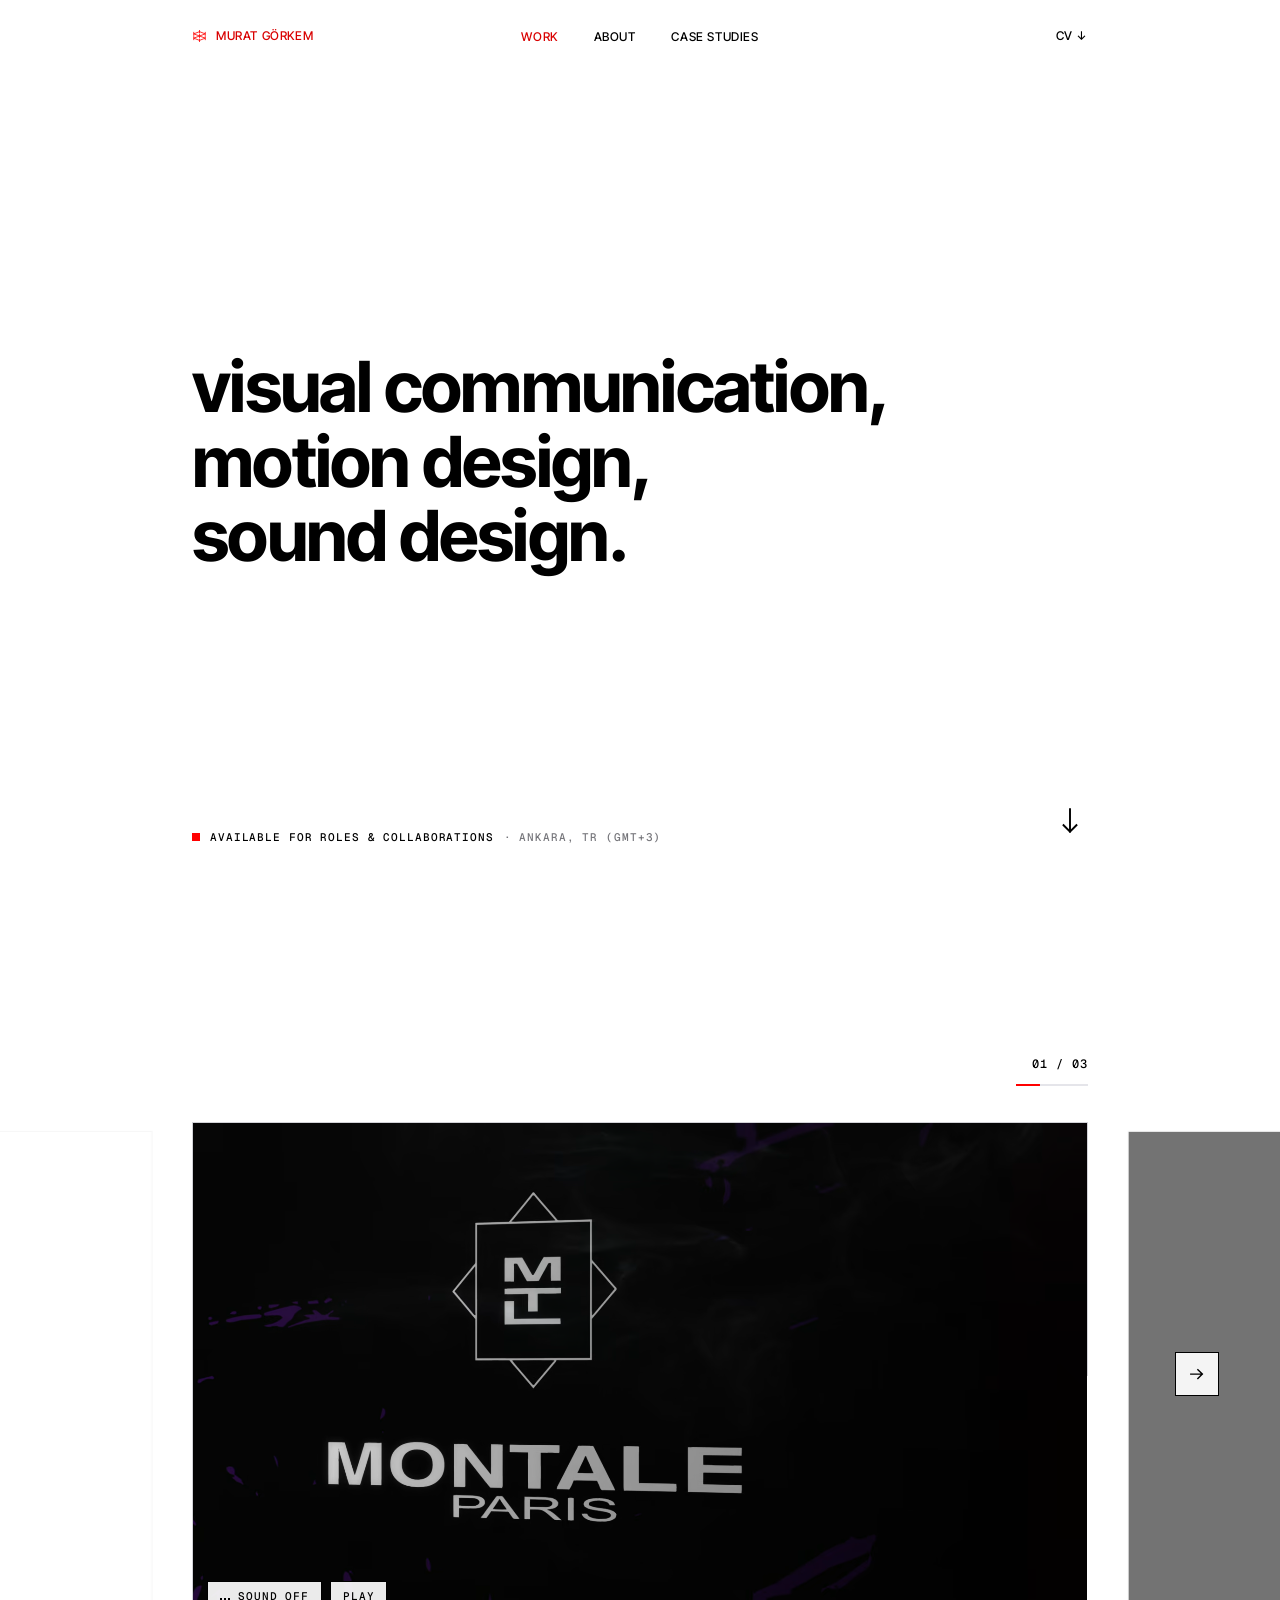
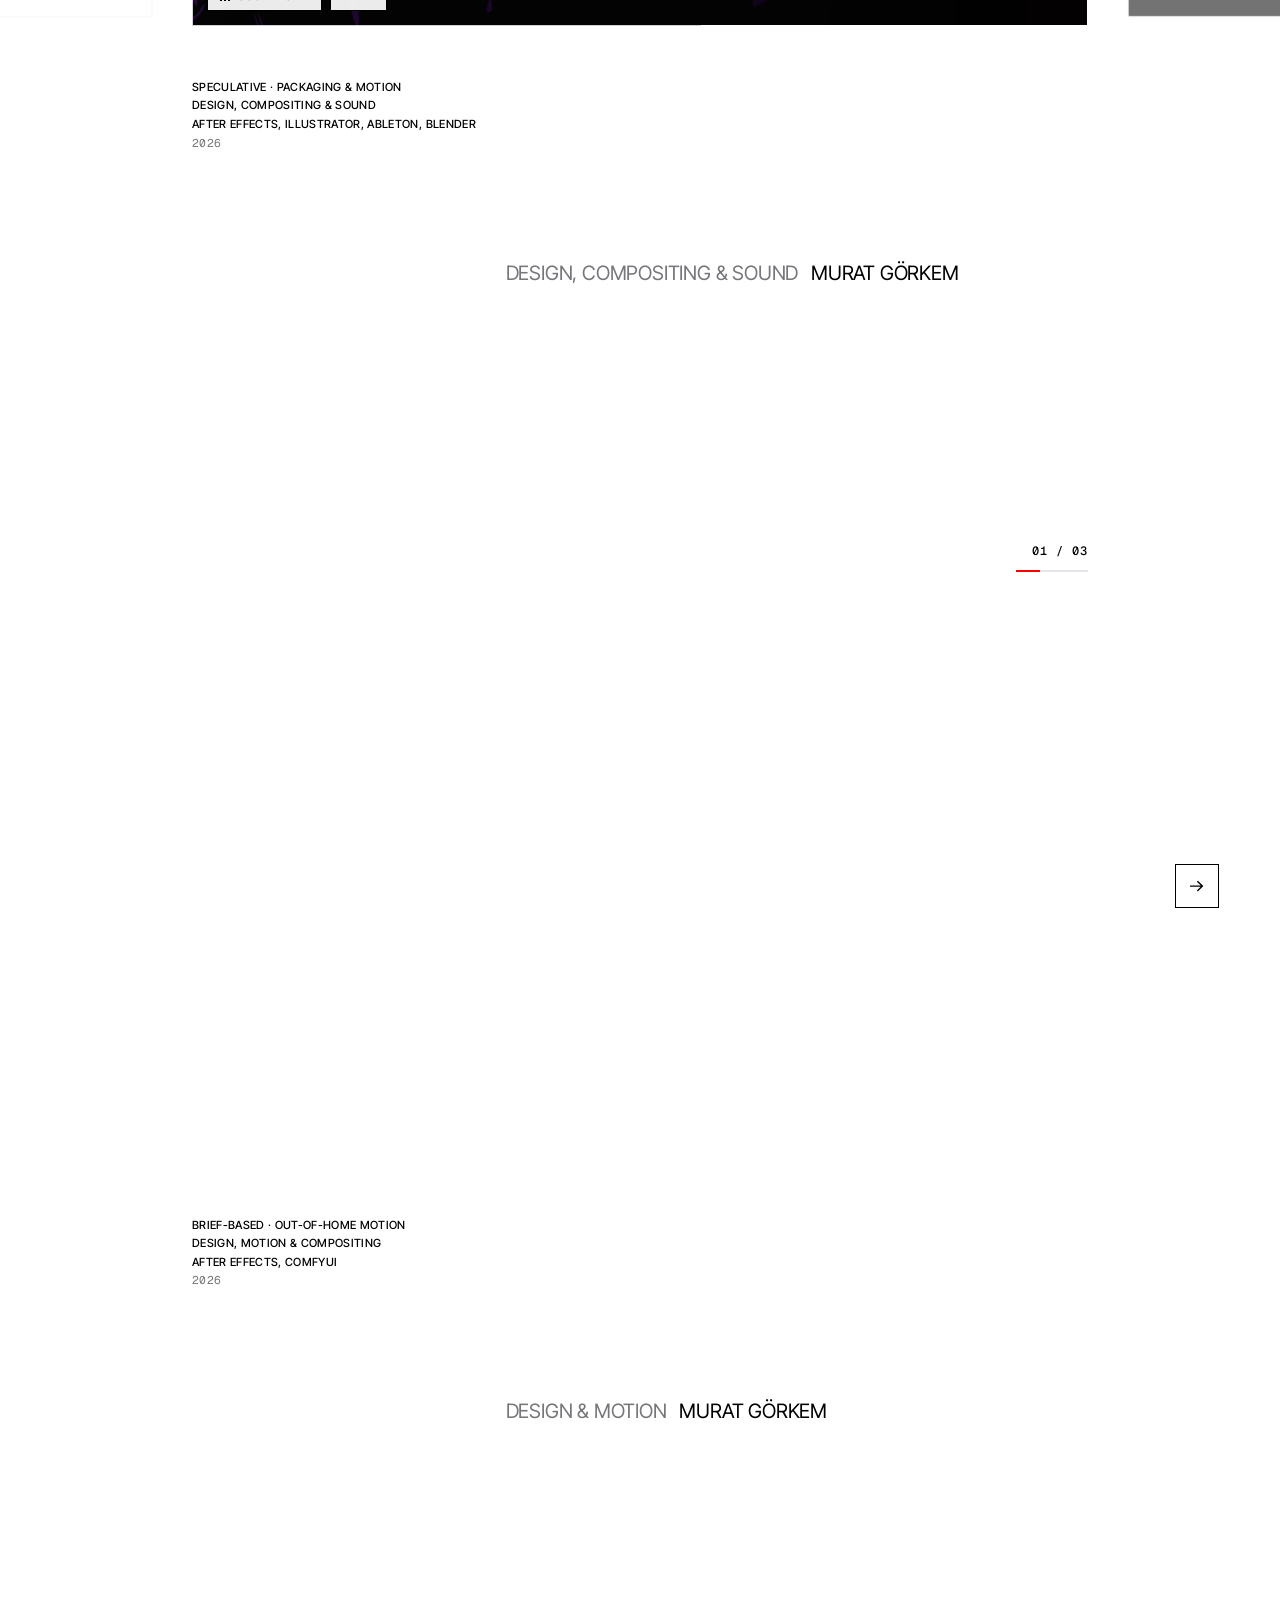
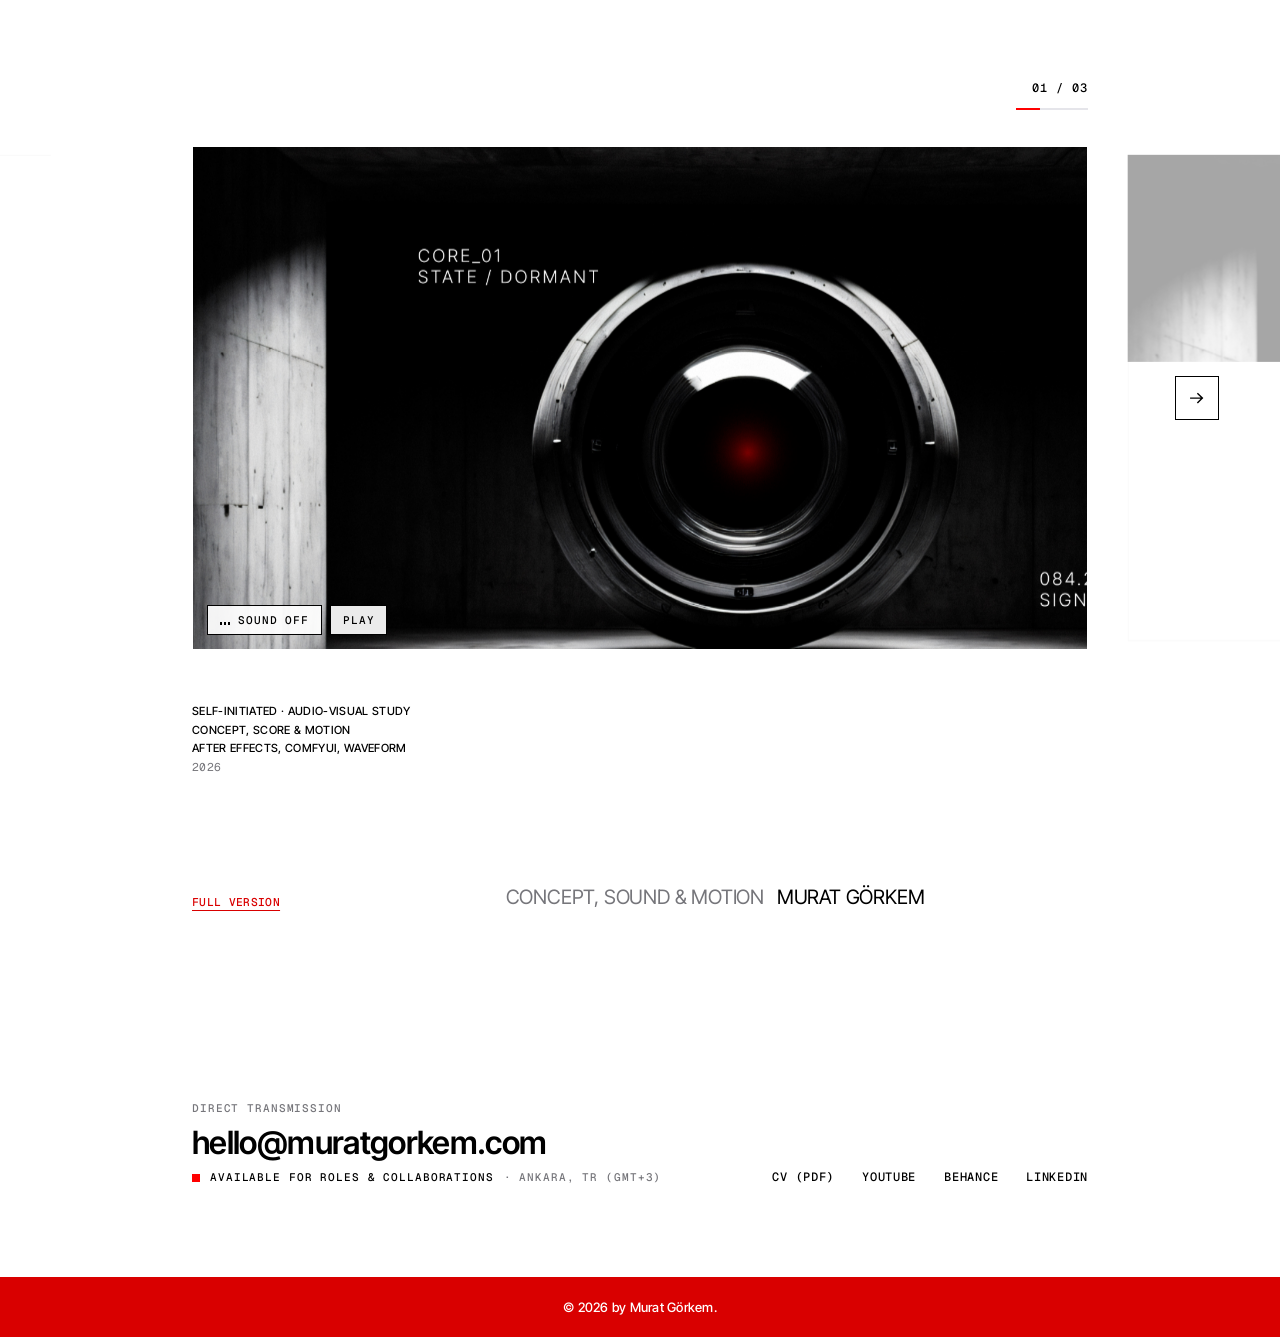
==== commit e039580c: "Add files via upload" ====
--- a/index.html
+++ b/index.html
@@ -322,7 +322,7 @@
 	<section id="about-page" aria-hidden="true">
 		<div class="about-page-inner">
 			<div class="about-hero">
-				<h1 class="about-headline" data-split="words" data-intro>Motion and sound designer in Ankara, engineering high-contrast kinetic work.</h1>
+				<h1 class="about-headline" data-split="words" data-intro>Motion and sound designer, crafting high-contrast kinetic work.</h1>
 			</div>
 
 			<div class="project-details about-grid reveal">
@@ -332,7 +332,7 @@
 					<li class="is-status">Available for roles &amp; collaborations</li>
 				</ul>
 				<div class="project-description">
-					<p>Operating across kinetic typography, out-of-home motion and audio-driven edits. Projects synthesize generative imagery, hand-built After Effects expressions and original sound design. Open to motion design roles and collaborations.</p>
+					<p>Working across kinetic typography, out-of-home motion, and audio-driven editing. I combine generative imagery, custom After Effects expressions, and original sound design to build visually driven motion with a strong sense of rhythm and contrast.</p>
 				</div>
 			</div>
 
@@ -346,11 +346,11 @@
 					<div class="about-columns">
 						<div>
 							<h3>Motion &amp; Design</h3>
-							<p>Motion design, kinetic typography, out-of-home (OOH) campaigns, expression-driven motion systems, brand and packaging visuals, audio-reactive compositing.</p>
+							<p>Motion design, kinetic typography, out-of-home campaigns, expression-driven systems, packaging visuals, and audio-reactive compositing.</p>
 						</div>
 						<div>
 							<h3>Tools</h3>
-							<p>After Effects, Premiere Pro, Photoshop, Illustrator, ComfyUI (generative imagery), Waveform DAW (original scoring and mixing).</p>
+							<p>After Effects, Premiere Pro, Photoshop, Illustrator, Blender, ComfyUI, Kling AI, and Ableton Live (original scoring & sound design).</p>
 						</div>
 					</div>
 					<!-- ADD from your CV: a short experience / education list here. -->
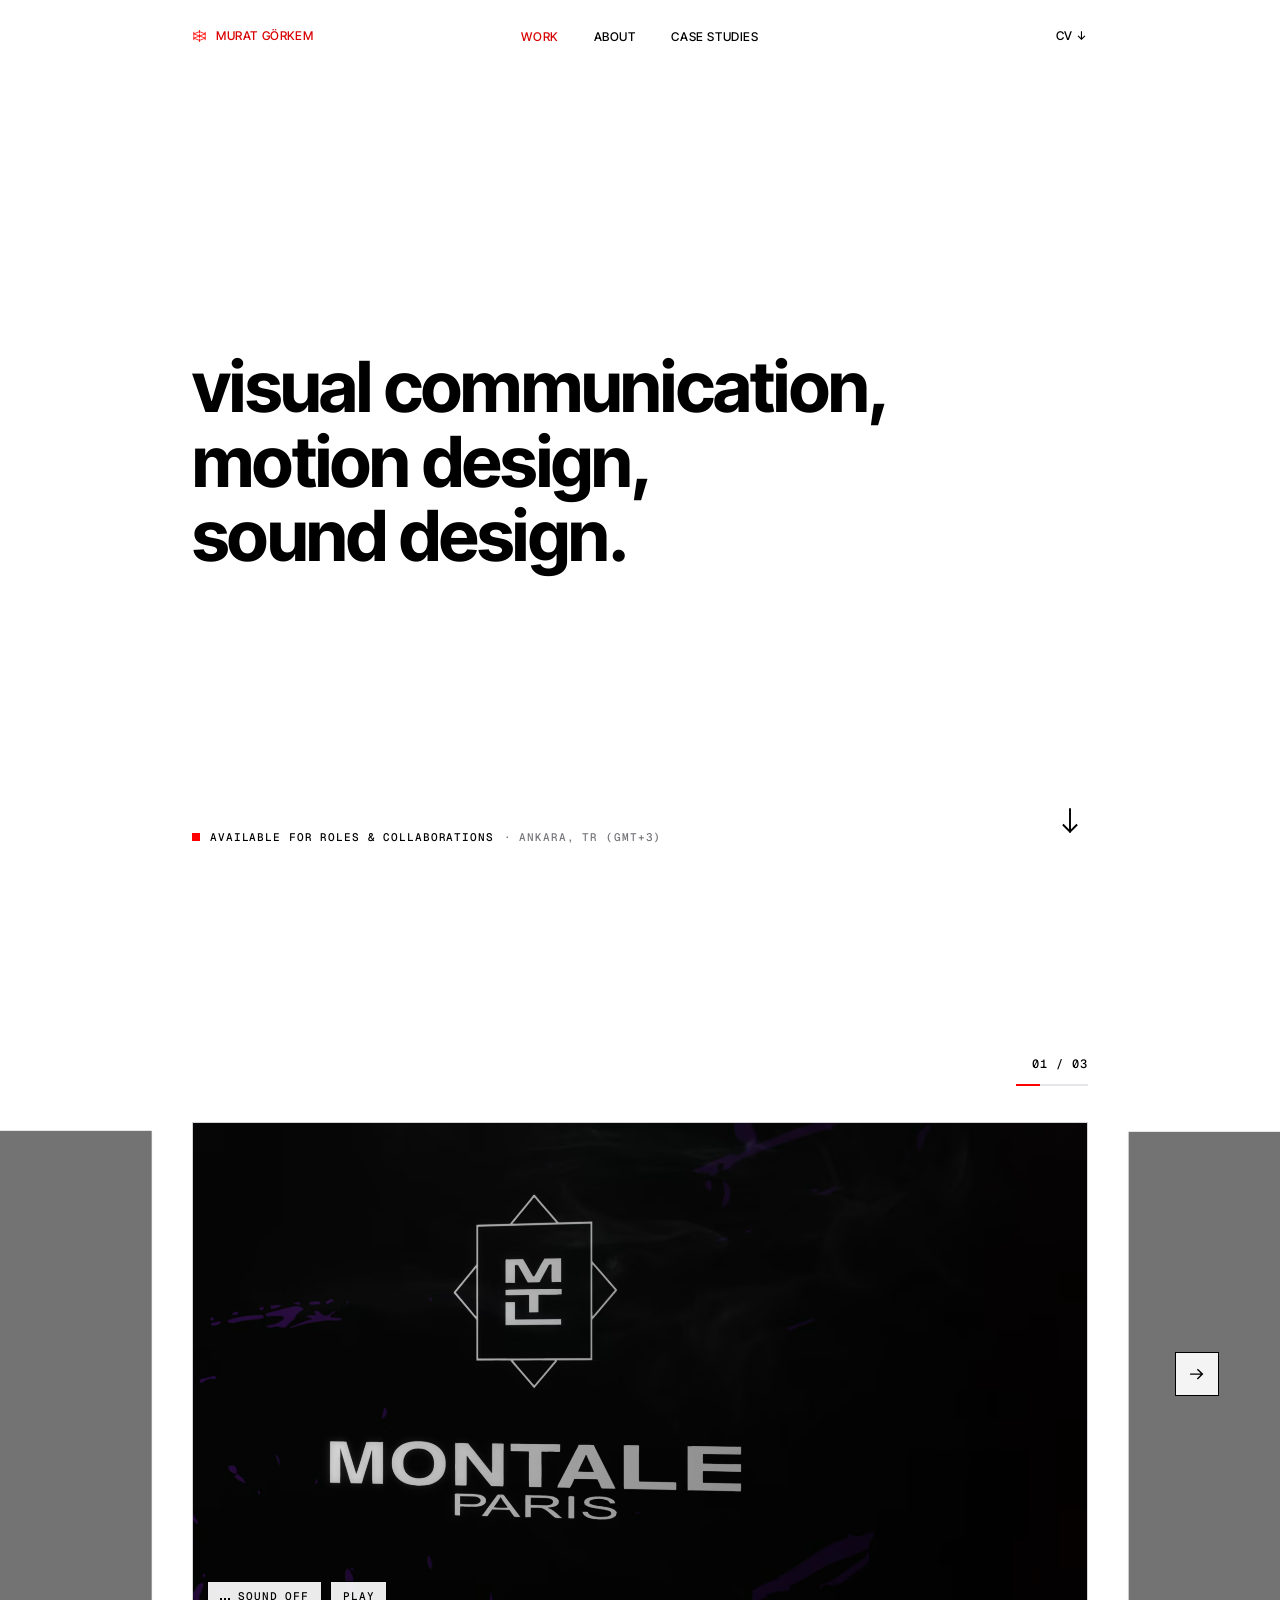
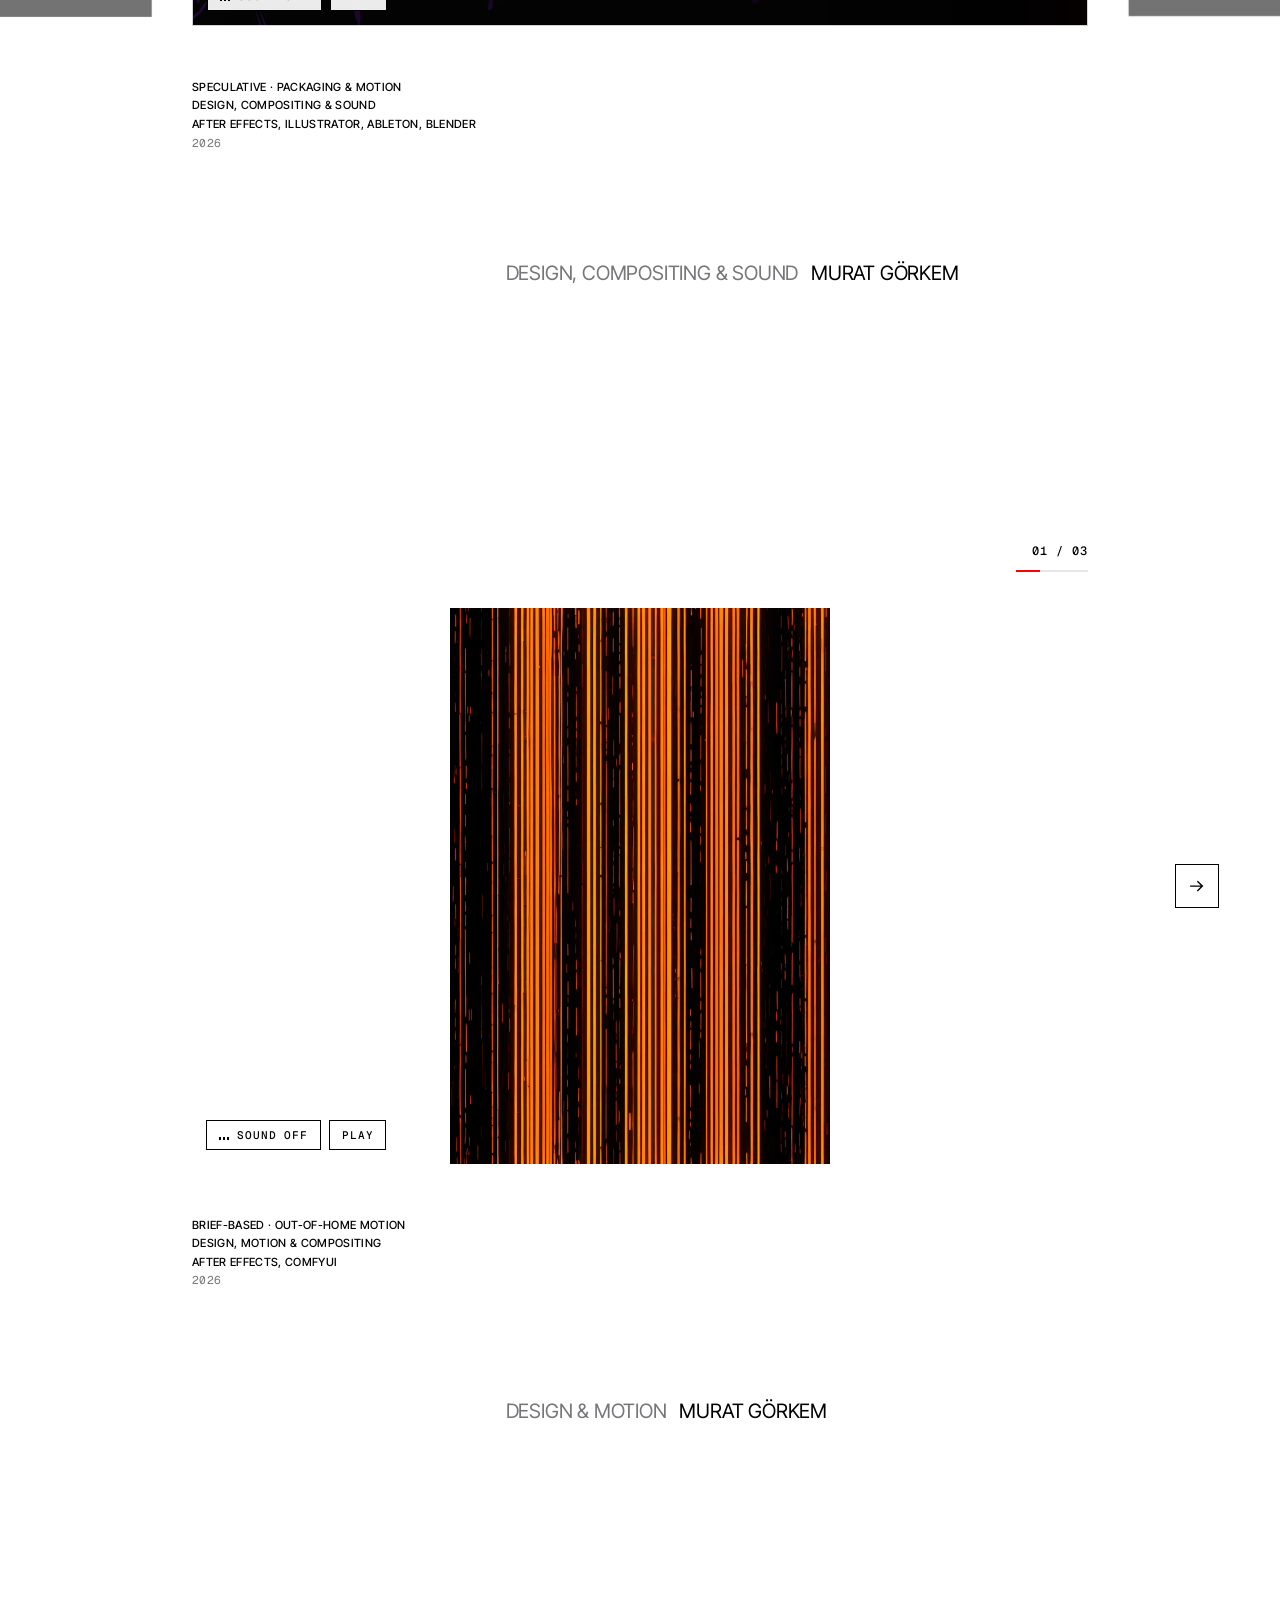
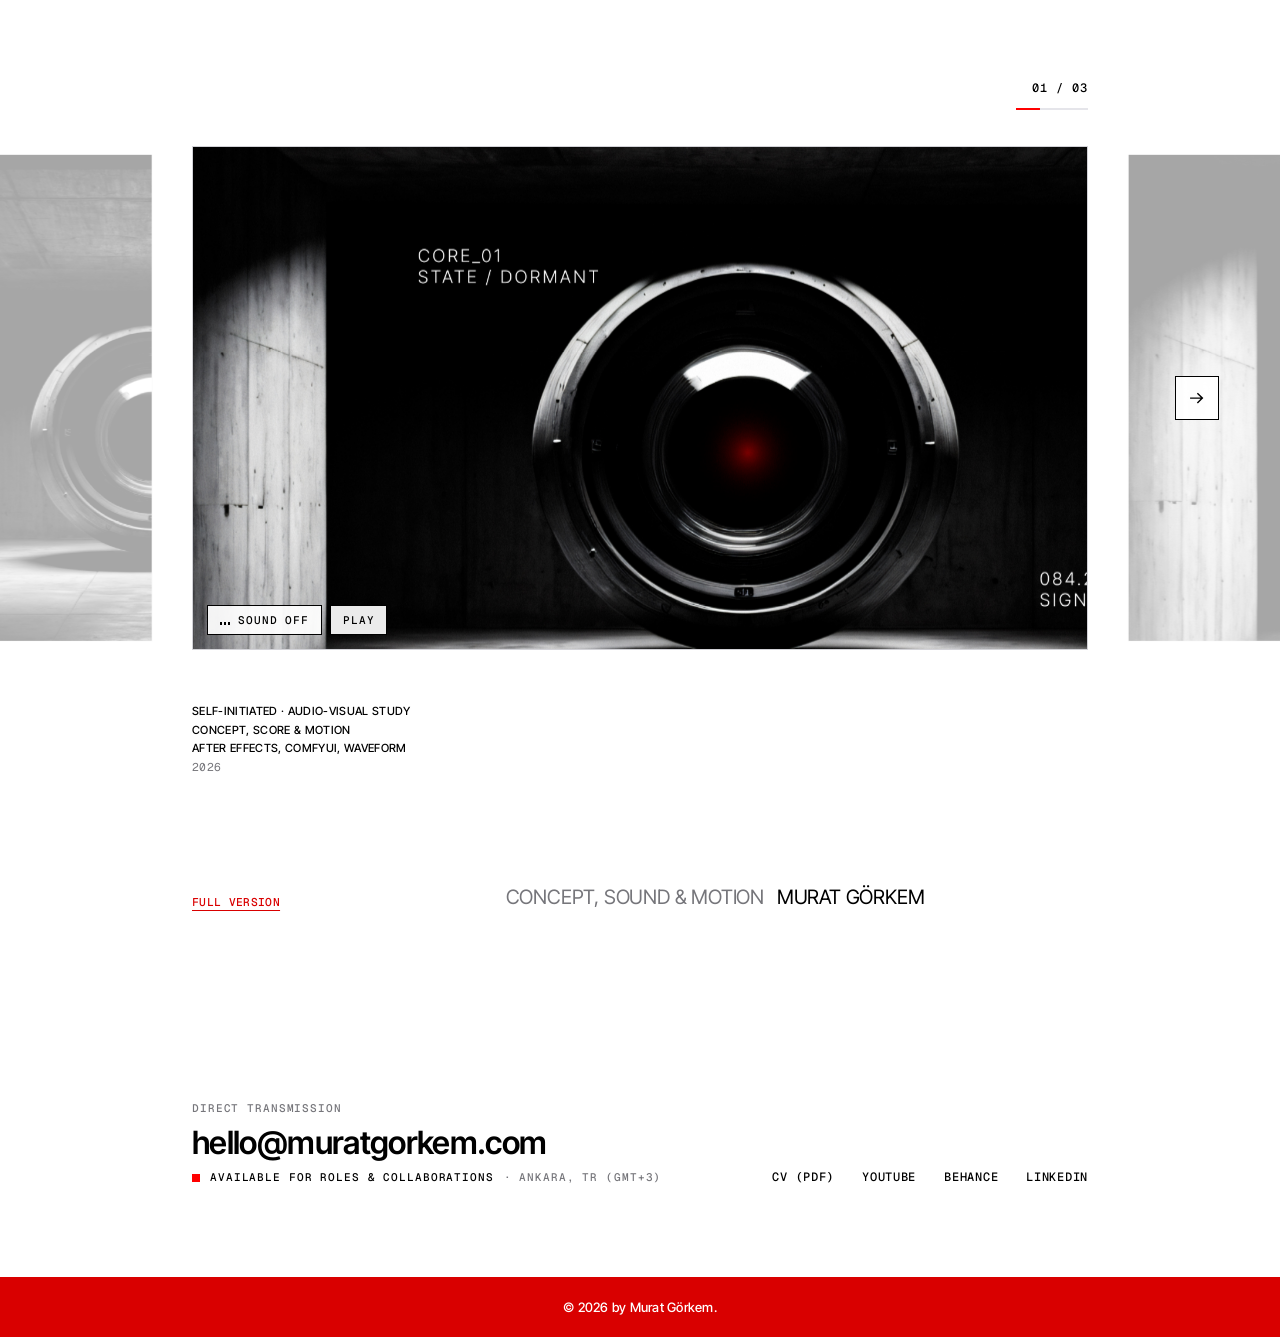
==== commit f1aca6ac: "Add files via upload" ====
--- a/index.html
+++ b/index.html
@@ -340,7 +340,6 @@
 				<ul class="project-meta-unlabeled">
 					<li>CORE DISCIPLINES</li>
 					<li>Production Stack</li>
-					<li class="is-muted">Sound</li>
 				</ul>
 				<div class="project-description">
 					<div class="about-columns">
